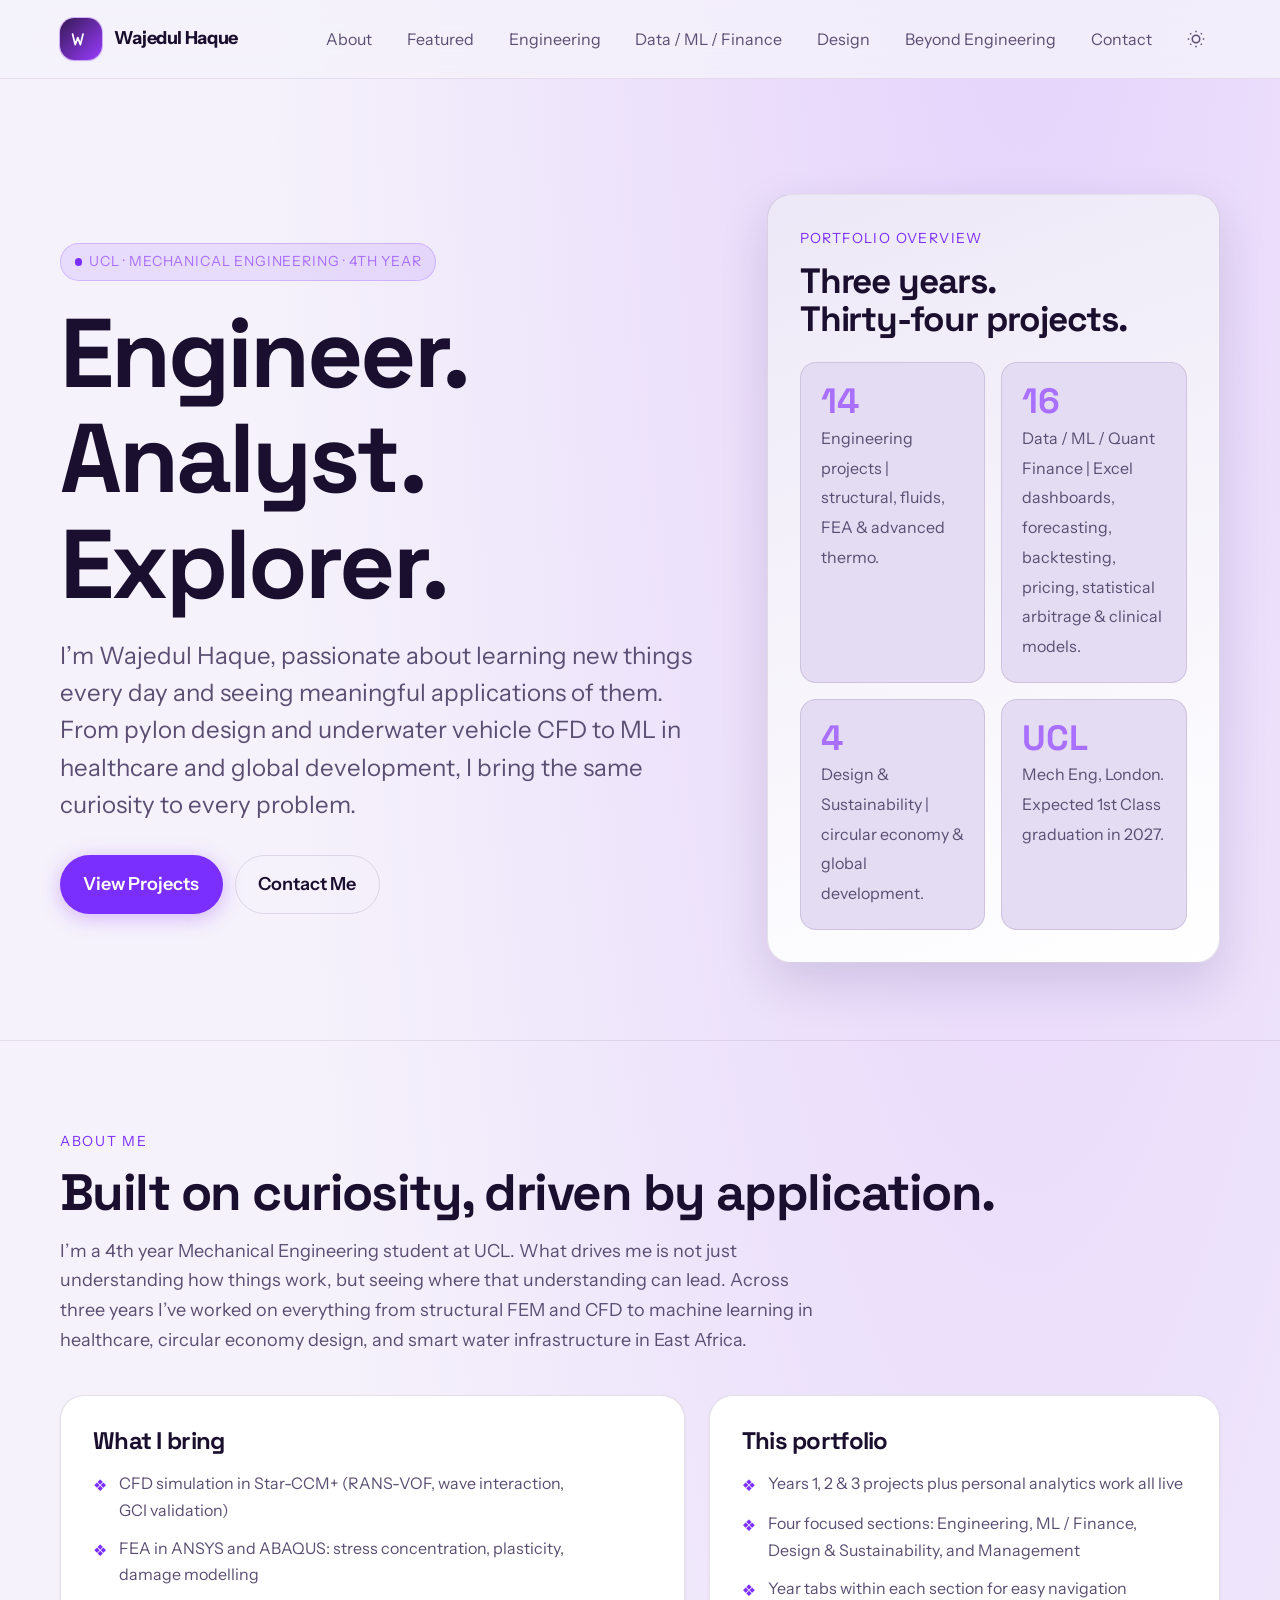
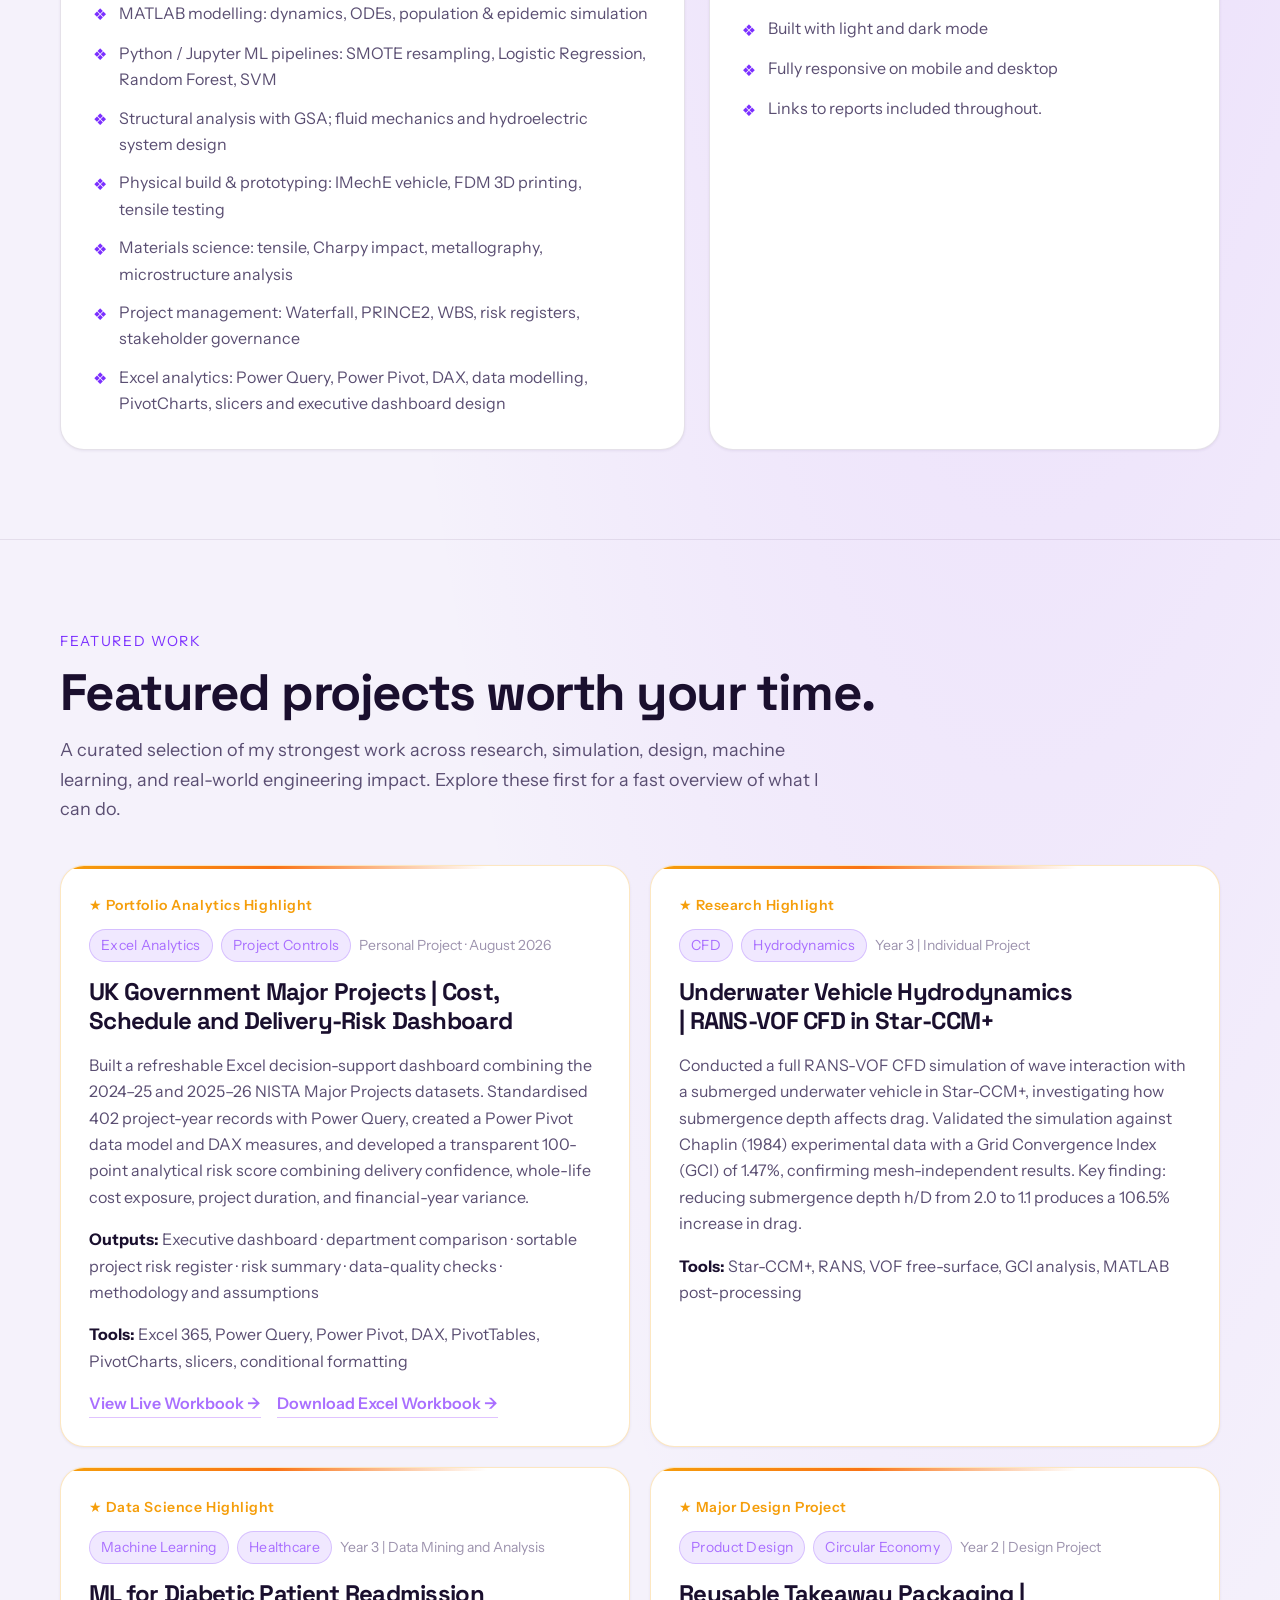
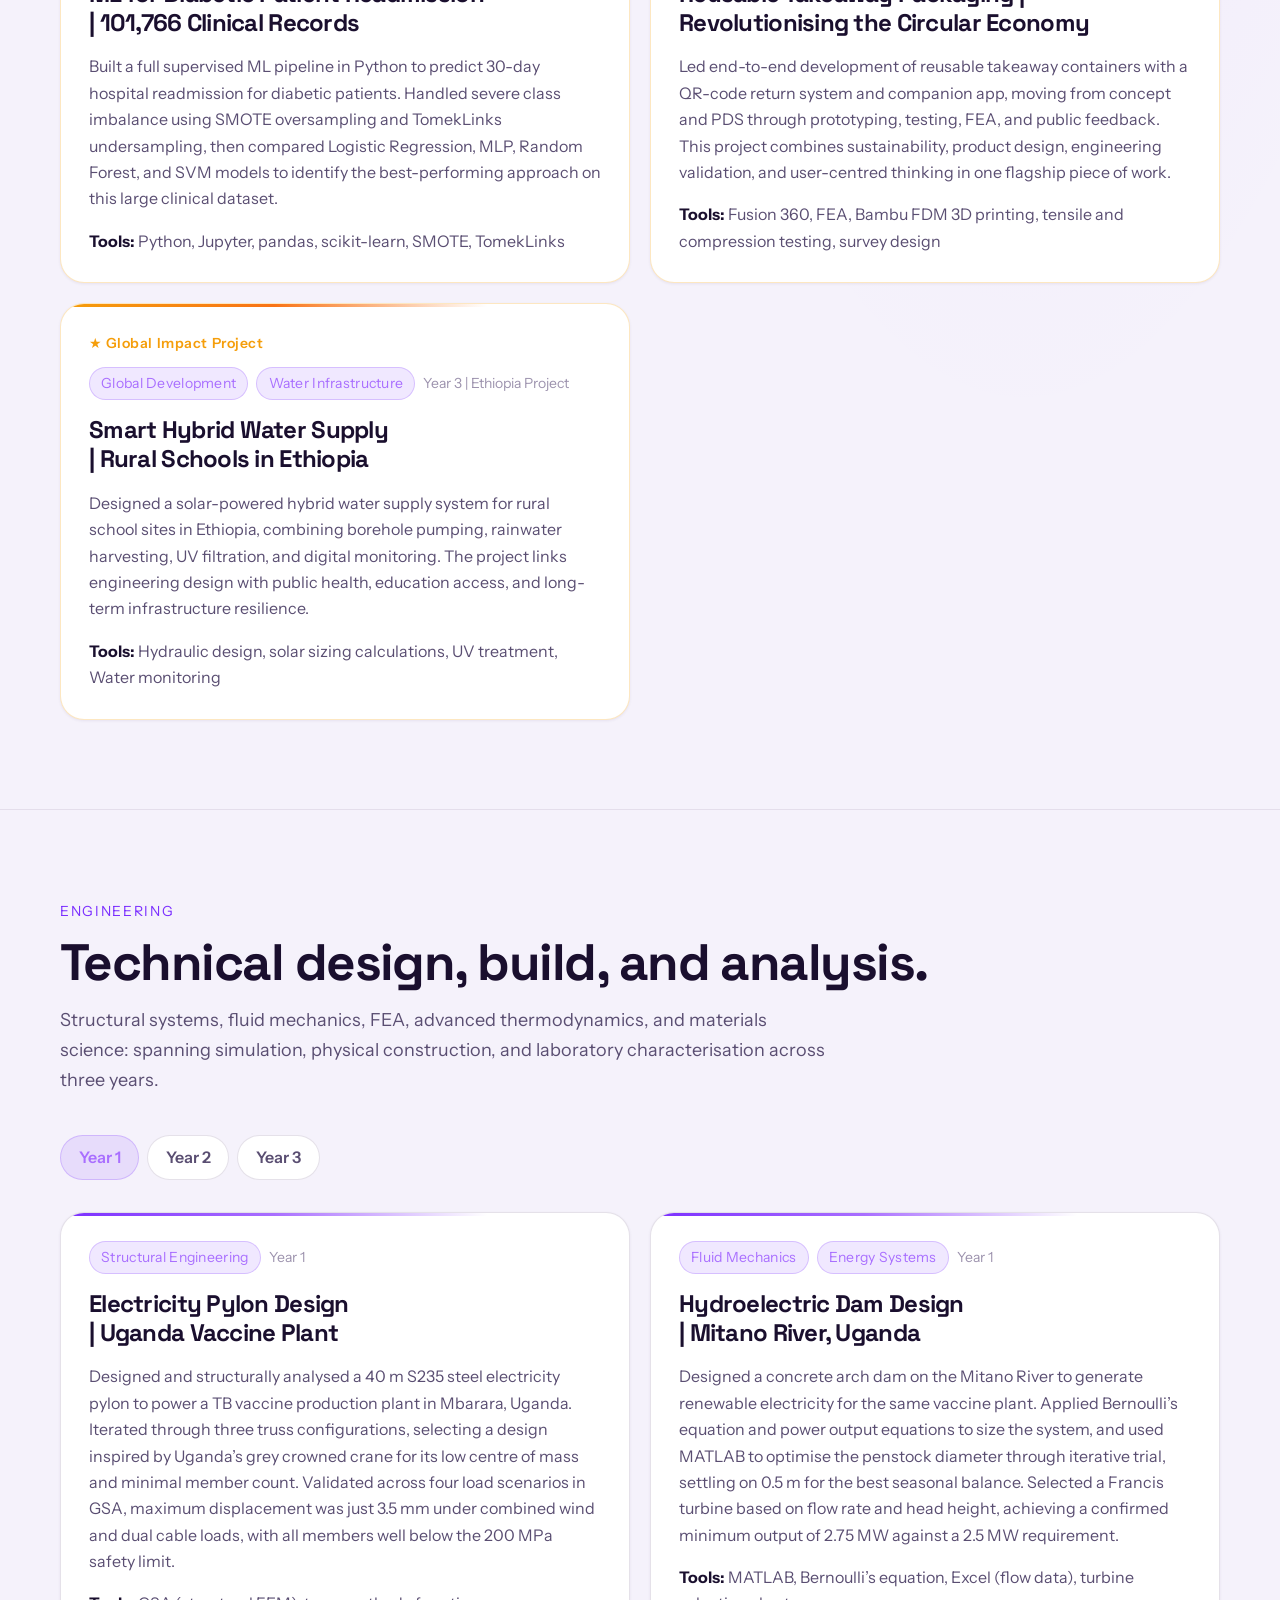
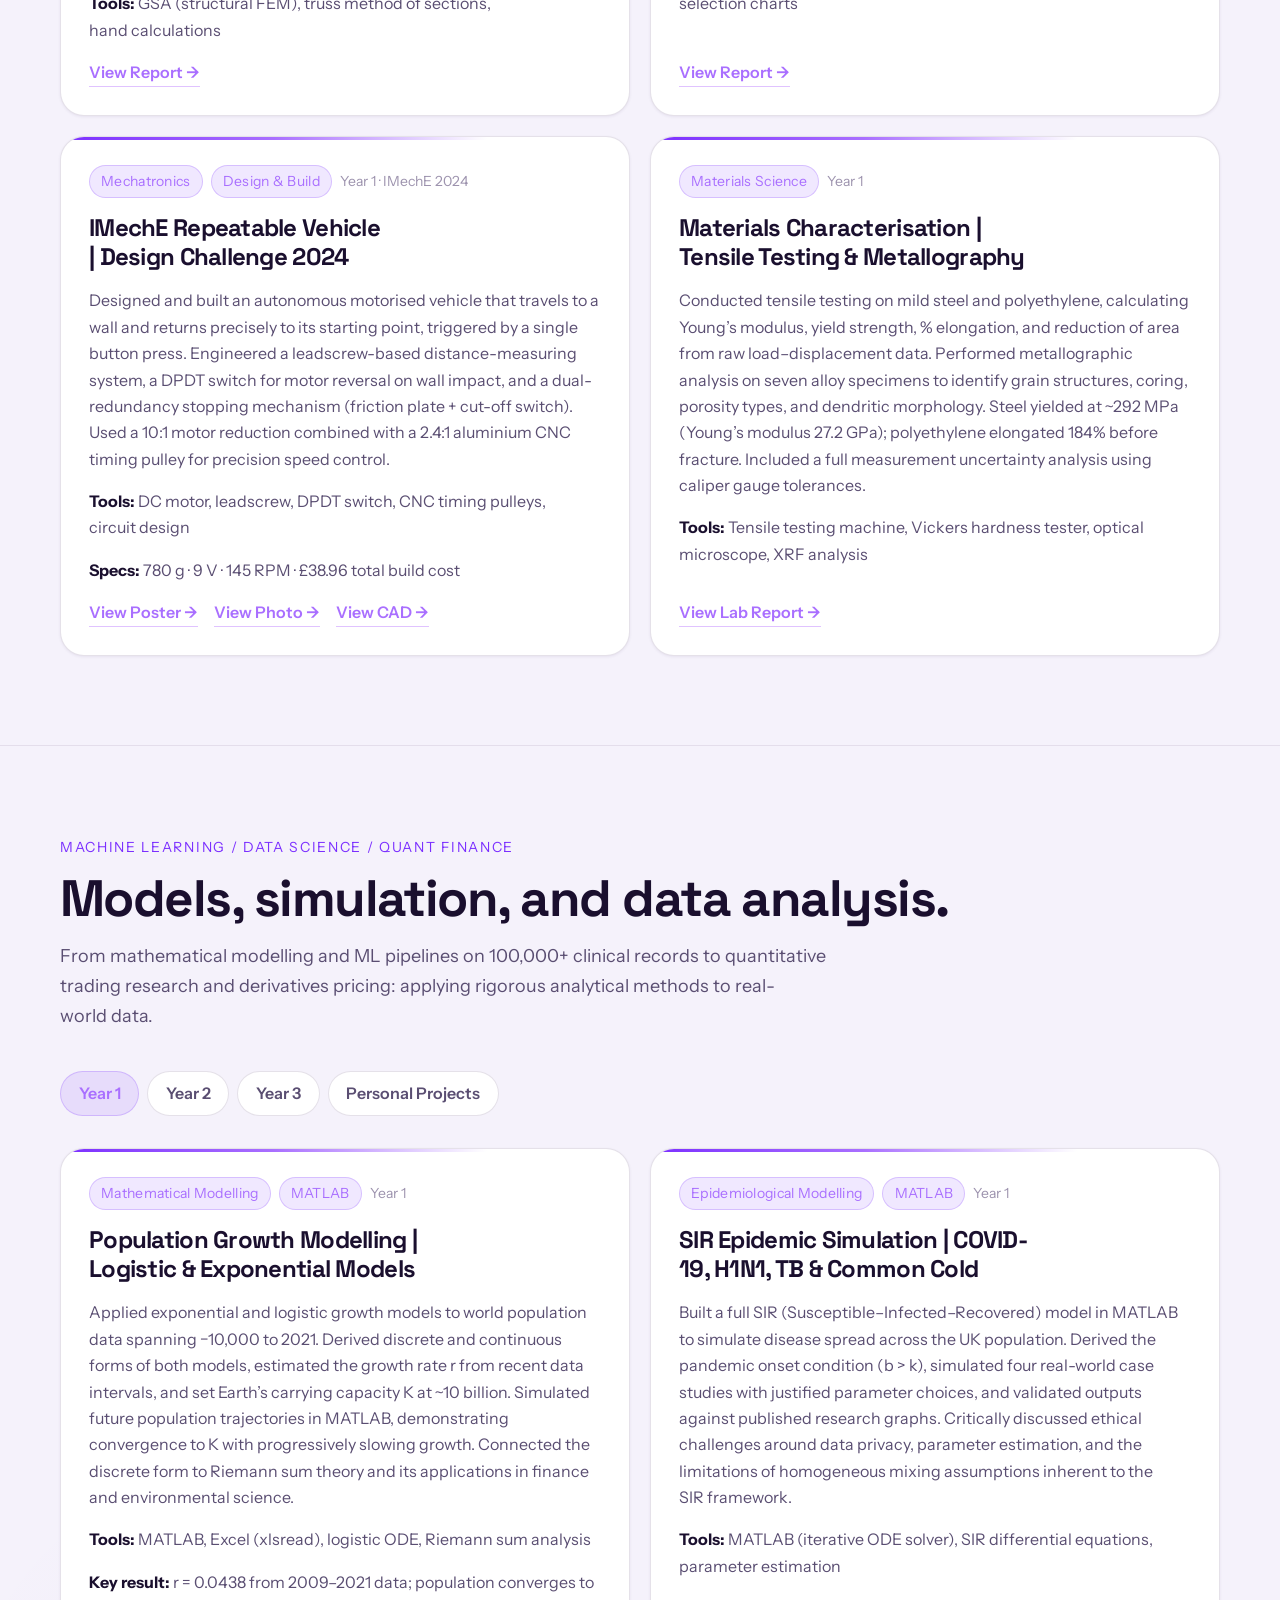
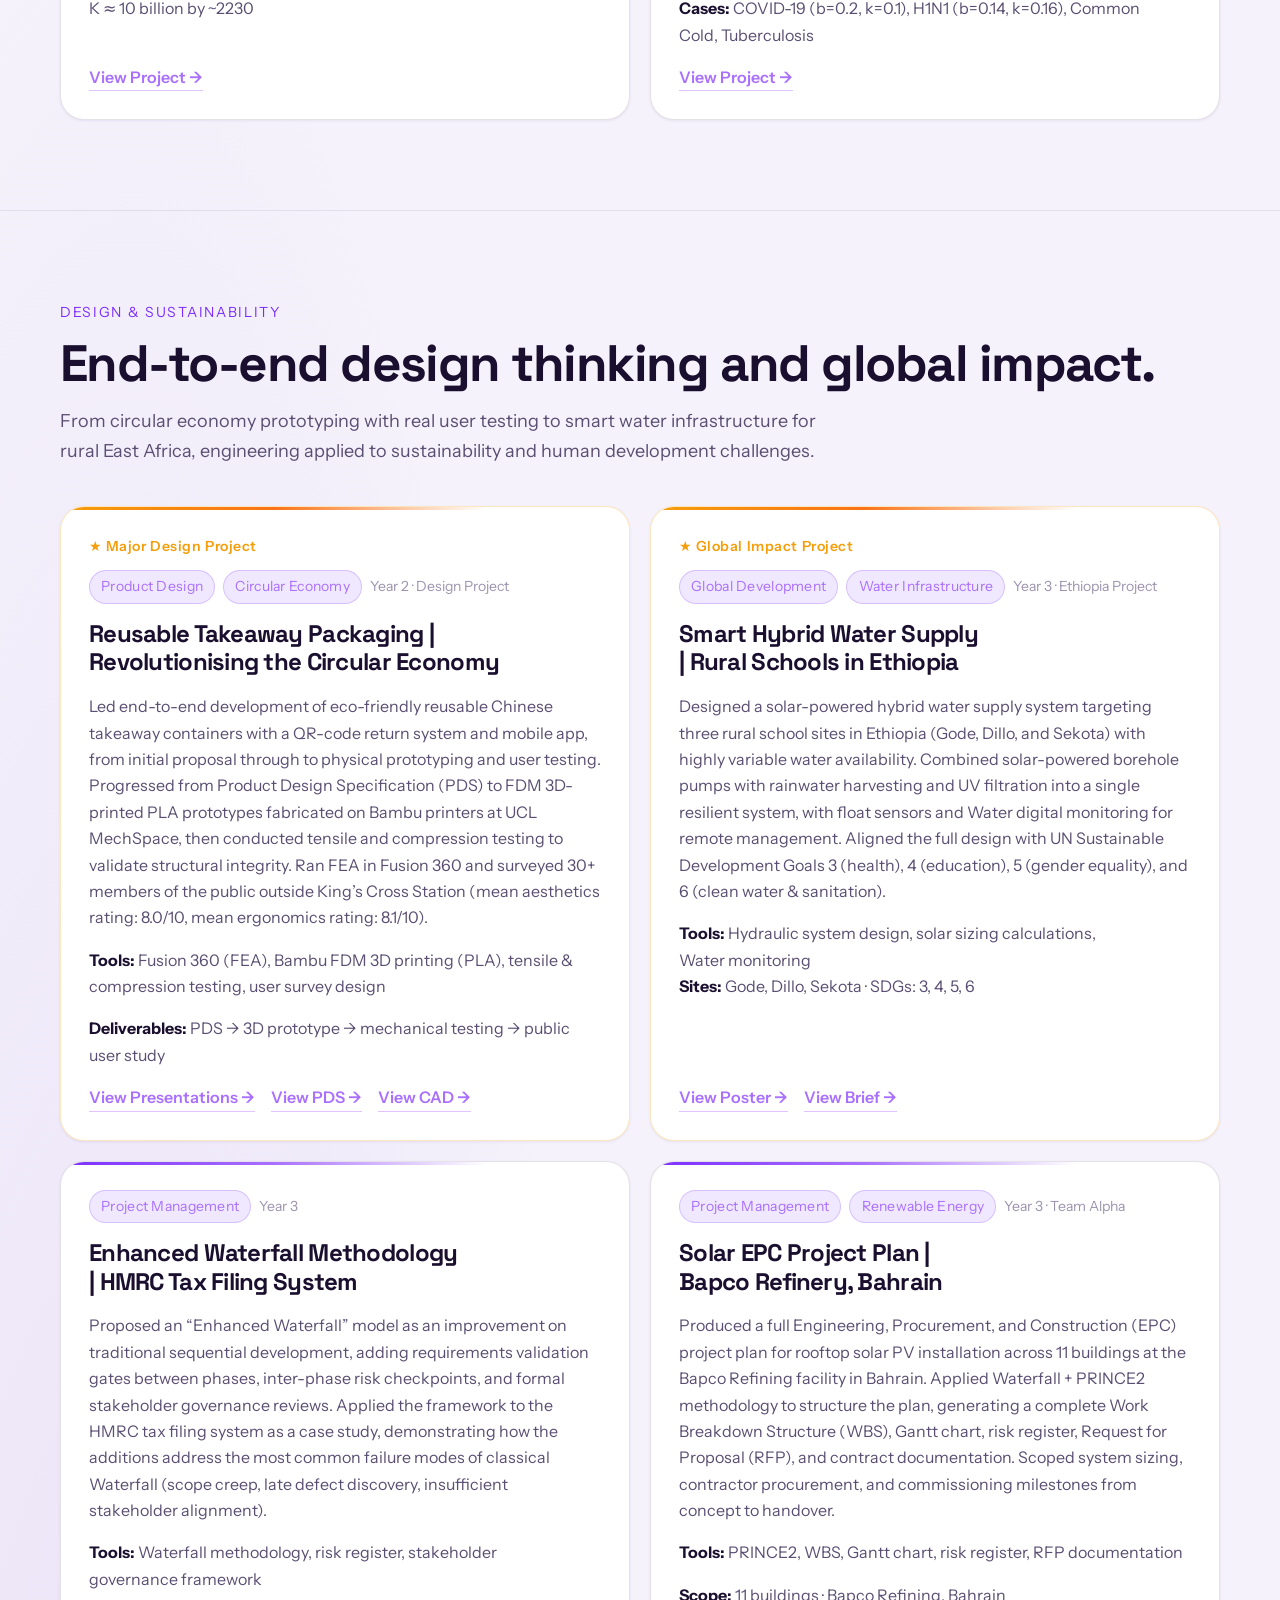
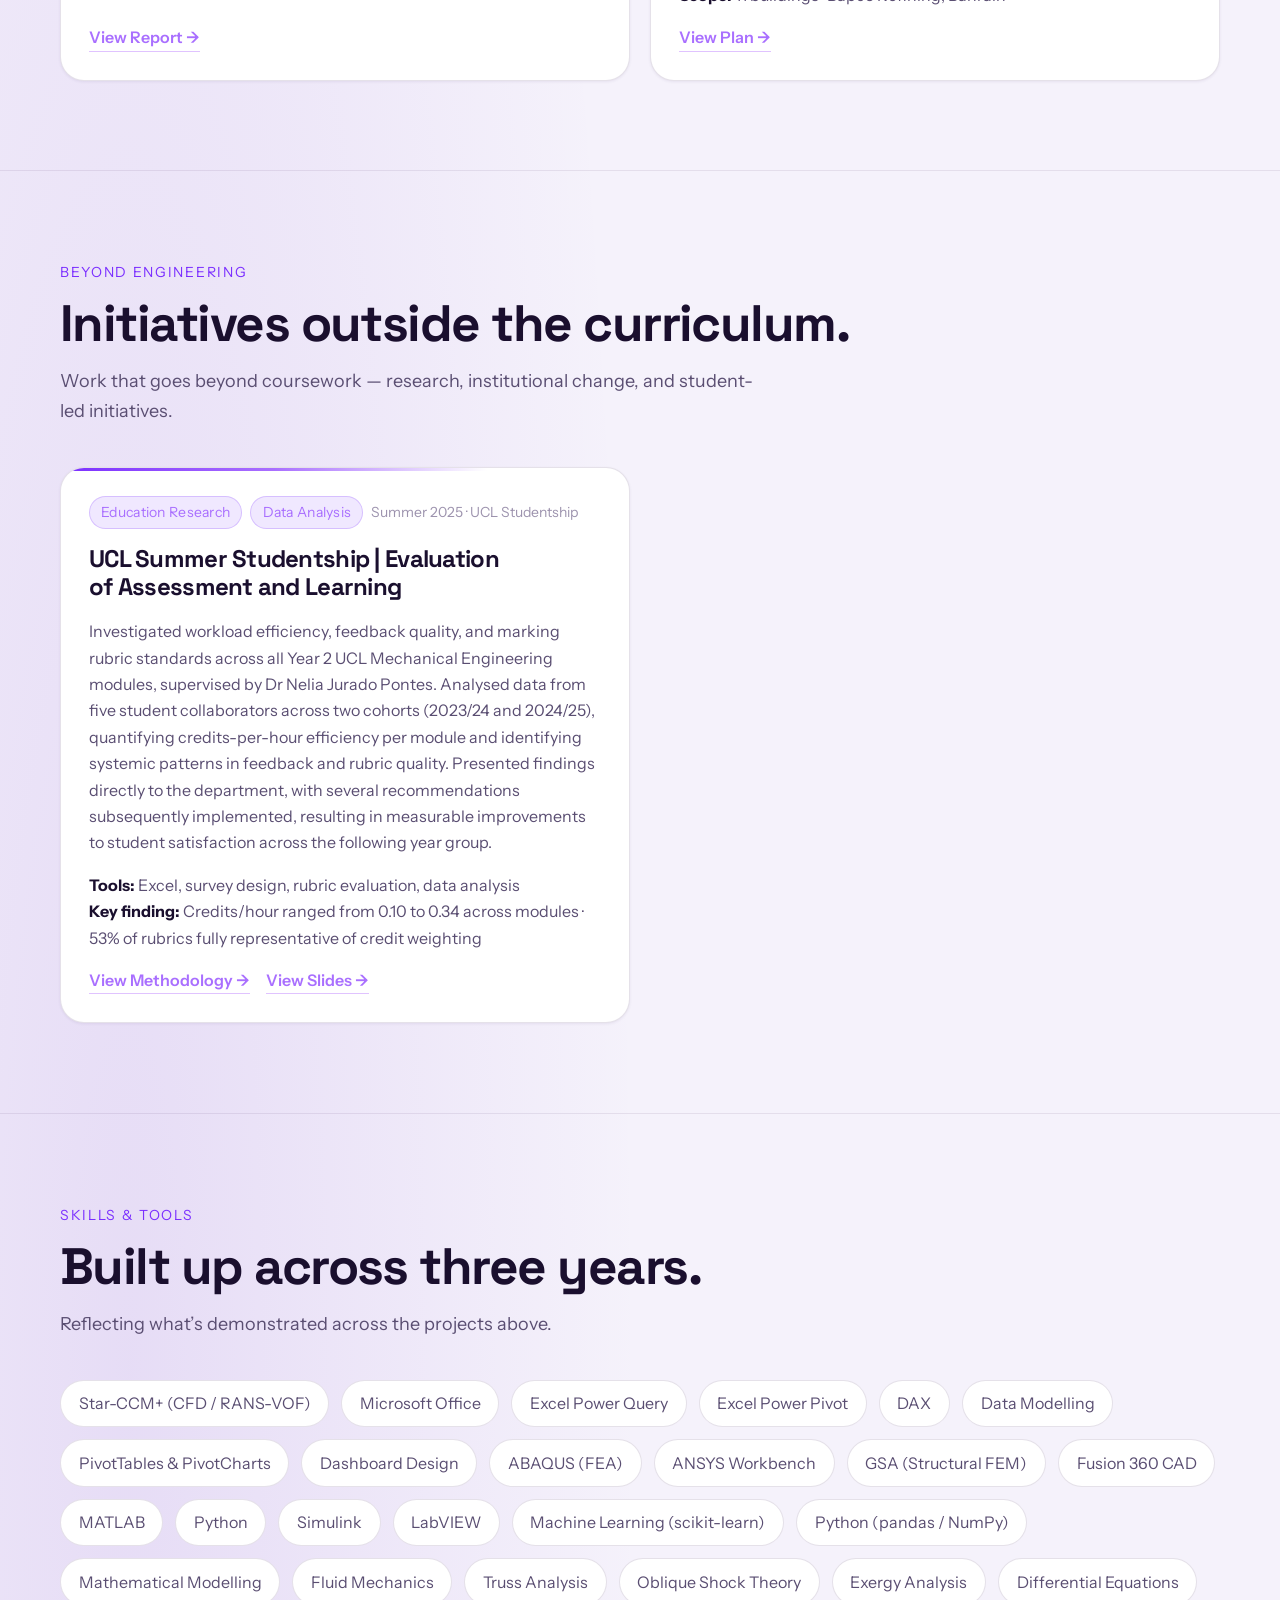
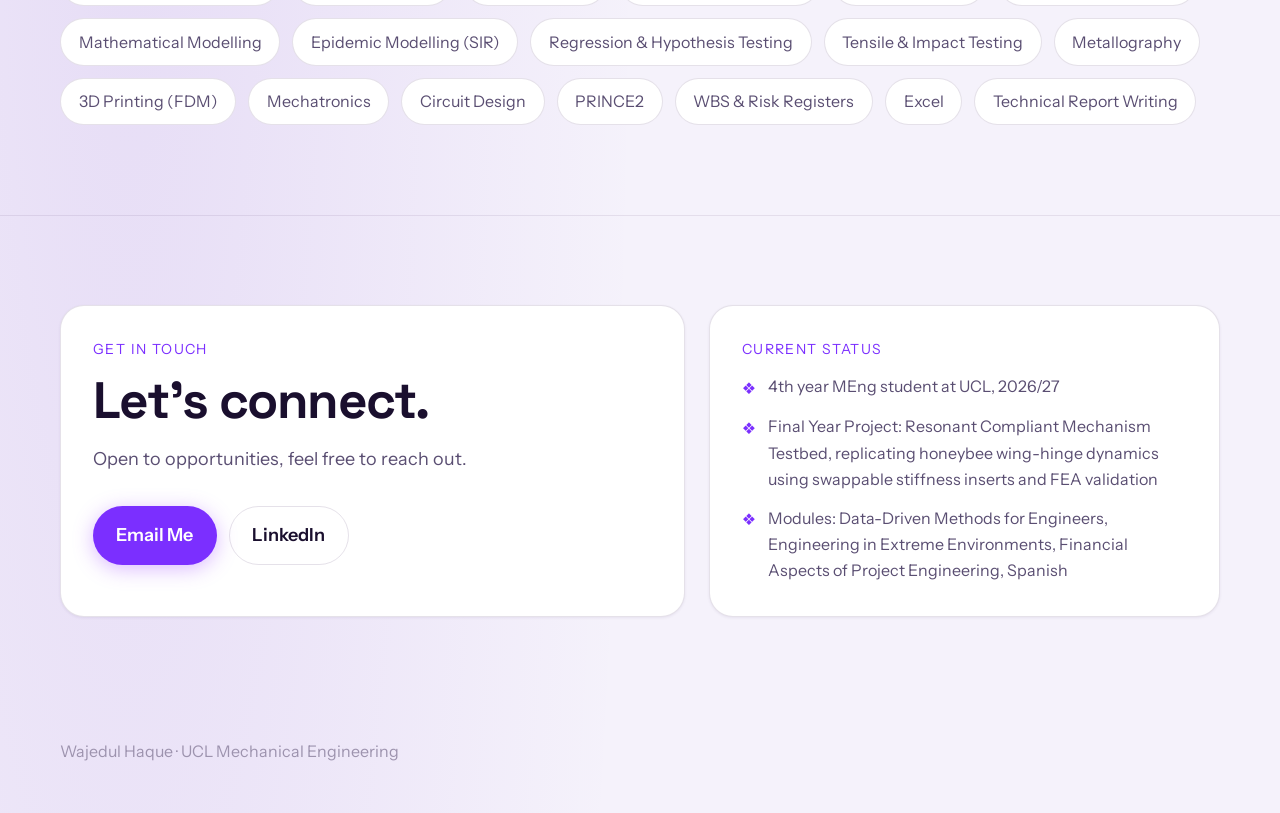
==== index.html @ 68d08232 "Add portfolio website with project download links" ====
<!DOCTYPE html>
<html lang="en" data-theme="dark">
<head>
  <meta charset="UTF-8" />
  <meta name="viewport" content="width=device-width, initial-scale=1.0" />
  <title>Wajedul Haque | Portfolio</title>
  <meta name="description" content="Portfolio of Wajedul Haque, a 4th year UCL Mechanical Engineering student working across engineering, data analytics, machine learning and quantitative finance." />
  <link rel="preconnect" href="https://fonts.googleapis.com">
  <link rel="preconnect" href="https://fonts.gstatic.com" crossorigin>
  <link href="https://fonts.googleapis.com/css2?family=Instrument+Sans:ital,wght@0,400;0,500;0,600;0,700;1,400&family=Space+Grotesk:wght@500;600;700&display=swap" rel="stylesheet">
  <style>
    :root {
      --text-xs:clamp(0.75rem,0.7rem + 0.25vw,0.875rem);
      --text-sm:clamp(0.875rem,0.8rem + 0.35vw,1rem);
      --text-base:clamp(1rem,0.95rem + 0.25vw,1.125rem);
      --text-lg:clamp(1.125rem,1rem + 0.75vw,1.5rem);
      --text-xl:clamp(1.5rem,1.2rem + 1.25vw,2.25rem);
      --text-2xl:clamp(2rem,1.2rem + 2.5vw,3.5rem);
      --text-hero:clamp(3rem,0.5rem + 7vw,7rem);
      --sp1:.25rem;--sp2:.5rem;--sp3:.75rem;--sp4:1rem;--sp5:1.25rem;
      --sp6:1.5rem;--sp8:2rem;--sp10:2.5rem;--sp12:3rem;--sp16:4rem;
      --font-body:"Instrument Sans",system-ui,sans-serif;
      --font-display:"Space Grotesk",system-ui,sans-serif;
      --radius-sm:.375rem;--radius-md:.75rem;--radius-lg:1rem;
      --radius-xl:1.5rem;--radius-full:9999px;
      --transition:180ms cubic-bezier(0.16,1,0.3,1);
      --content:1160px;
    }
    :root,[data-theme="light"]{
      --bg:#f5f2fb;--surface:#ffffff;--surface2:#ede8f7;--surface3:#e4dcf2;
      --border:rgba(54,26,84,.13);--divider:rgba(54,26,84,.09);
      --text:#1a0f2e;--muted:#5a4e72;--faint:#9d93ae;--inv:#ffffff;
      --accent:#7b2fff;--accent2:#a96fff;
      --accentbg:rgba(123,47,255,.11);--accentborder:rgba(123,47,255,.22);
      --sh-sm:0 1px 3px rgba(38,19,84,.07);
      --sh-md:0 8px 28px rgba(38,19,84,.10);
      --sh-lg:0 20px 50px rgba(38,19,84,.14);
    }
    [data-theme="dark"]{
      --bg:#0f0a1a;--surface:#180f28;--surface2:#211535;--surface3:#2a1c40;
      --border:rgba(255,255,255,.09);--divider:rgba(255,255,255,.07);
      --text:#ede8ff;--muted:#b8aed4;--faint:#7e729c;--inv:#0f0a1a;
      --accent:#993bff;--accent2:#c48dff;
      --accentbg:rgba(153,59,255,.16);--accentborder:rgba(153,59,255,.28);
      --sh-sm:0 1px 3px rgba(0,0,0,.25);
      --sh-md:0 8px 28px rgba(0,0,0,.38);
      --sh-lg:0 20px 50px rgba(0,0,0,.50);
    }
    *,*::before,*::after{box-sizing:border-box;margin:0;padding:0}
    html{scroll-behavior:smooth;scroll-padding-top:5rem}
    body{font-family:var(--font-body);font-size:var(--text-base);line-height:1.65;
      color:var(--text);background:var(--bg);min-height:100dvh;
      background-image:radial-gradient(ellipse 60% 40% at 80% -5%,rgba(153,59,255,.18),transparent),
        radial-gradient(ellipse 40% 30% at 10% 90%,rgba(100,30,200,.10),transparent);}
    a{color:inherit;text-decoration:none}
    img{display:block;max-width:100%;height:auto}
    button{font:inherit;cursor:pointer;background:none;border:none}
    ul{list-style:none}
    h1,h2,h3,h4{line-height:1.08;letter-spacing:-.03em;text-wrap:balance}
    p,li{text-wrap:pretty;max-width:72ch}
    ::selection{background:rgba(153,59,255,.28);color:var(--text)}
    :focus-visible{outline:2px solid var(--accent);outline-offset:3px;border-radius:var(--radius-sm)}
    .skip{position:absolute;left:-999px;top:0;background:var(--surface);color:var(--text);padding:var(--sp3) var(--sp4);z-index:100}
    .skip:focus{left:var(--sp4);top:var(--sp4)}
    .wrap{width:min(calc(100% - 2.5rem),var(--content));margin-inline:auto}
    /* HEADER */
    .hdr{position:sticky;top:0;z-index:30;
      background:oklch(from var(--bg) l c h / .82);
      backdrop-filter:blur(20px);-webkit-backdrop-filter:blur(20px);
      border-bottom:1px solid var(--divider);}
    .nav{display:flex;align-items:center;justify-content:space-between;gap:var(--sp4);padding:var(--sp4) 0;flex-wrap:wrap}
    .brand{display:inline-flex;align-items:center;gap:var(--sp3);font-weight:700;font-size:var(--text-base);letter-spacing:-.02em}
    .logo{width:2.6rem;height:2.6rem;border-radius:.9rem;flex-shrink:0;display:grid;place-items:center;
      background:linear-gradient(135deg,#361a54 0%,#993bff 100%);
      box-shadow:0 0 0 1px rgba(153,59,255,.35),var(--sh-sm);}
    .logo svg{width:1.3rem;height:1.3rem;color:#fff}
    .nav-links{display:flex;flex-wrap:wrap;align-items:center;gap:var(--sp1)}
    .nav-links a,.theme-btn{min-height:40px;padding:.55rem .9rem;border-radius:var(--radius-full);
      display:inline-flex;align-items:center;justify-content:center;
      font-size:var(--text-sm);color:var(--muted);border:1px solid transparent;
      transition:background var(--transition),color var(--transition),border-color var(--transition);}
    .nav-links a:hover,.nav-links a:focus-visible,.theme-btn:hover,.theme-btn:focus-visible{
      background:var(--accentbg);color:var(--text);border-color:var(--accentborder);outline:none;}
    /* HERO */
    .hero{padding:clamp(4rem,9vw,8rem) 0 clamp(3rem,6vw,5rem)}
    .hero-grid{display:grid;grid-template-columns:1.25fr .85fr;gap:var(--sp10);align-items:center}
    .eyebrow{display:inline-flex;align-items:center;gap:.45rem;margin-bottom:var(--sp5);
      padding:.4rem .85rem;border-radius:var(--radius-full);
      background:var(--accentbg);color:var(--accent2);
      font-size:var(--text-xs);letter-spacing:.06em;text-transform:uppercase;
      border:1px solid var(--accentborder);}
    .eyebrow span{width:.45rem;height:.45rem;border-radius:50%;background:var(--accent);display:inline-block}
    h1{font-family:var(--font-display);font-size:var(--text-hero);max-width:9ch}
    .hero-sub{color:var(--muted);margin-top:var(--sp5);max-width:56ch;font-size:var(--text-lg);line-height:1.55}
    .cta-row{display:flex;flex-wrap:wrap;gap:var(--sp3);margin-top:var(--sp8)}
    /* BUTTONS */
    .btn{min-height:48px;padding:.85rem 1.4rem;border-radius:var(--radius-full);
      display:inline-flex;align-items:center;gap:.5rem;font-weight:600;
      transition:transform var(--transition),box-shadow var(--transition),background var(--transition),border-color var(--transition);
      border:1px solid transparent;}
    .btn:hover,.btn:focus-visible{transform:translateY(-2px);outline:none}
    .btn-primary{background:var(--accent);color:#fff;box-shadow:0 4px 20px rgba(153,59,255,.35)}
    .btn-primary:hover{box-shadow:0 8px 28px rgba(153,59,255,.45)}
    .btn-ghost{background:transparent;border-color:var(--border);color:var(--text)}
    .btn-ghost:hover{background:var(--surface2);border-color:var(--accentborder)}
    /* STAT CARD */
    .stat-card{background:linear-gradient(160deg,var(--surface2),var(--surface));
      border:1px solid var(--border);border-radius:var(--radius-xl);
      padding:var(--sp8);box-shadow:var(--sh-lg);}
    .stat-grid{display:grid;grid-template-columns:1fr 1fr;gap:var(--sp4);margin-top:var(--sp6)}
    .stat{padding:var(--sp5);border-radius:var(--radius-lg);background:var(--surface3);border:1px solid var(--border);}
    .stat strong{display:block;font-family:var(--font-display);font-size:var(--text-xl);line-height:1;margin-bottom:.35rem;color:var(--accent2)}
    .stat span{font-size:var(--text-sm);color:var(--muted)}
    .card-label{font-size:var(--text-xs);text-transform:uppercase;letter-spacing:.1em;color:var(--accent);margin-bottom:var(--sp3);display:block}
    /* SECTIONS */
    section{padding:clamp(3rem,7vw,6rem) 0}
    .sec-head{margin-bottom:var(--sp10)}
    .sec-tag{display:block;font-size:var(--text-xs);text-transform:uppercase;letter-spacing:.12em;color:var(--accent);margin-bottom:var(--sp3)}
    .sec-head h2{font-family:var(--font-display);font-size:var(--text-2xl)}
    .sec-head p{color:var(--muted);margin-top:var(--sp4);max-width:64ch}
    /* ABOUT */
    .about-grid{display:grid;grid-template-columns:1.1fr .9fr;gap:var(--sp6)}
    .panel{background:var(--surface);border:1px solid var(--border);border-radius:var(--radius-xl);padding:var(--sp8);box-shadow:var(--sh-sm)}
    .panel h3{font-family:var(--font-display);font-size:var(--text-lg);margin-bottom:var(--sp4)}
    .check-list{display:flex;flex-direction:column;gap:var(--sp3)}
    .check-list li{display:flex;gap:var(--sp3);align-items:flex-start;color:var(--muted);font-size:var(--text-sm)}
    .check-list li::before{content:"\2756";color:var(--accent);flex-shrink:0;margin-top:.1rem}
    /* YEAR TABS */
    .year-nav{display:flex;gap:var(--sp2);margin-bottom:var(--sp8);flex-wrap:wrap}
    .year-tab{padding:.5rem 1.1rem;border-radius:var(--radius-full);border:1px solid var(--border);
      font-size:var(--text-sm);font-weight:600;color:var(--muted);cursor:pointer;
      transition:background var(--transition),color var(--transition),border-color var(--transition);background:var(--surface);}
    .year-tab.active,.year-tab:hover{background:var(--accentbg);color:var(--accent2);border-color:var(--accentborder)}
    .year-group{display:none}
    .year-group.active{display:block}
    /* PROJECT GRID */
    .project-grid{display:grid;grid-template-columns:repeat(2,minmax(0,1fr));gap:var(--sp5)}
    /* PROJECT CARD */
    .pcard{position:relative;overflow:hidden;
      background:var(--surface);border:1px solid var(--border);border-radius:var(--radius-xl);
      padding:1.75rem;box-shadow:var(--sh-sm);display:flex;flex-direction:column;gap:var(--sp4);
      transition:transform var(--transition),box-shadow var(--transition),border-color var(--transition);}
    .pcard:hover{transform:translateY(-3px);box-shadow:var(--sh-lg);border-color:var(--accentborder)}
    .pcard::before{content:"";position:absolute;inset:0 0 auto 0;height:3px;
      background:linear-gradient(90deg,var(--accent),var(--accent2),transparent 75%);}
    .pcard.featured::before{background:linear-gradient(90deg,#f59e0b,#f97316,transparent 75%)}
    .pcard.featured{border-color:rgba(245,158,11,.25)}
    .pcard.featured:hover{border-color:rgba(245,158,11,.45)}
    .featured-badge{display:inline-flex;align-items:center;gap:.35rem;font-size:var(--text-xs);
      color:#f59e0b;font-weight:600;letter-spacing:.04em;margin-bottom:-.25rem}
    .pmeta{display:flex;flex-wrap:wrap;gap:.5rem;align-items:center}
    .pill{display:inline-flex;align-items:center;min-height:28px;padding:.25rem .7rem;
      border-radius:var(--radius-full);background:var(--accentbg);color:var(--accent2);
      border:1px solid var(--accentborder);font-size:var(--text-xs);letter-spacing:.02em;}
    .year-badge{font-size:var(--text-xs);color:var(--faint)}
    .pcard h3{font-family:var(--font-display);font-size:var(--text-lg);line-height:1.2}
    .pcard p{color:var(--muted);font-size:var(--text-sm)}
    .tools{color:var(--muted);font-size:var(--text-sm)}
    .tools strong{color:var(--text)}
    .plinks{display:flex;flex-wrap:wrap;gap:var(--sp4);margin-top:auto}
    .plinks a{color:var(--accent2);font-size:var(--text-sm);font-weight:600;
      border-bottom:1px solid rgba(153,59,255,.3);
      transition:color var(--transition),border-color var(--transition);}
    .plinks a:hover{color:var(--text);border-color:var(--accent)}
    .plinks a[aria-disabled="true"]{opacity:.58;cursor:not-allowed;border-bottom-style:dashed;color:var(--faint)}
    /* GUIDE */
    .steps-grid{display:grid;grid-template-columns:repeat(3,1fr);gap:var(--sp5);margin-bottom:var(--sp6)}
    .step{background:var(--surface);border:1px solid var(--border);border-radius:var(--radius-xl);padding:var(--sp6);box-shadow:var(--sh-sm);}
    .step-n{width:2.2rem;height:2.2rem;border-radius:50%;background:linear-gradient(135deg,#361a54,#993bff);
      color:#fff;font-weight:700;font-size:var(--text-sm);display:grid;place-items:center;margin-bottom:var(--sp4);}
    .step h3{font-size:var(--text-base);font-family:var(--font-display);margin-bottom:var(--sp3)}
    .step p{font-size:var(--text-sm);color:var(--muted)}
    .code-wrap{background:#0a0614;border:1px solid rgba(255,255,255,.09);border-radius:var(--radius-lg);
      padding:var(--sp6);overflow-x:auto;margin-top:var(--sp6);}
    pre{font-family:"Fira Code","Cascadia Code",monospace;font-size:.88rem;line-height:1.7;color:#dcc9ff;white-space:pre-wrap}
    /* SKILLS */
    .skills-wrap{display:flex;flex-wrap:wrap;gap:var(--sp3)}
    .skill{padding:.6rem 1.1rem;border-radius:var(--radius-full);border:1px solid var(--border);
      background:var(--surface);color:var(--muted);font-size:var(--text-sm);
      transition:background var(--transition),border-color var(--transition),color var(--transition);}
    .skill:hover{background:var(--accentbg);border-color:var(--accentborder);color:var(--text)}
    /* CONTACT */
    .contact-grid{display:grid;grid-template-columns:1.1fr .9fr;gap:var(--sp6)}
    .rule{border:none;border-top:1px solid var(--divider);margin:0}
    footer{padding:var(--sp8) 0 var(--sp12);color:var(--faint);font-size:var(--text-sm)}
    footer .wrap{display:flex;justify-content:space-between;align-items:center;flex-wrap:wrap;gap:var(--sp4)}
    /* REVEAL */
    .reveal{opacity:0;transform:translateY(20px);
      transition:opacity .7s cubic-bezier(0.16,1,0.3,1),transform .7s cubic-bezier(0.16,1,0.3,1)}
    .reveal.vis{opacity:1;transform:none}
    /* RESPONSIVE */
    @media(max-width:900px){
      .hero-grid,.about-grid,.contact-grid{grid-template-columns:1fr}
      .project-grid{grid-template-columns:1fr}
      .steps-grid{grid-template-columns:1fr}
      h1{font-size:clamp(2.8rem,.5rem + 9vw,5rem)}
      .nav{flex-direction:column;align-items:flex-start}
      .nav-links{width:100%}
    }
    @media(prefers-reduced-motion:reduce){
      *,*::before,*::after{transition-duration:.01ms!important;animation-duration:.01ms!important}
      .reveal{opacity:1;transform:none}
      html{scroll-behavior:auto}
    }
  </style>
</head>
<body>
<a class="skip" href="#main">Skip to main content</a>

<header class="hdr">
  <div class="wrap nav">
    <a class="brand" href="#top" aria-label="Home">
      <span class="logo" aria-hidden="true">
        <svg viewBox="0 0 24 24" fill="none" stroke="currentColor" stroke-width="2" stroke-linecap="round" stroke-linejoin="round">
          <path d="M3 6l3 12 3-8 3 8 3-12"/>
        </svg>
      </span>
      Wajedul Haque
    </a>
    <nav class="nav-links" aria-label="Primary">
      <a href="#about">About</a>
      <a href="#featured-work">Featured</a>
      <a href="#engineering">Engineering</a>
      <a href="#ml-finance">Data / ML / Finance</a>
      <a href="#design">Design</a>
      <a href="#beyond">Beyond Engineering</a>
      <a href="#contact">Contact</a>
      <button class="theme-btn" data-theme-toggle aria-label="Switch to light mode">
        <svg width="18" height="18" viewBox="0 0 24 24" fill="none" stroke="currentColor" stroke-width="2"><path d="M21 12.79A9 9 0 1 1 11.21 3 7 7 0 0 0 21 12.79z"/></svg>
      </button>
    </nav>
  </div>
</header>

<main id="main">

  <section class="hero" id="top">
    <div class="wrap hero-grid">
      <div>
        <div class="eyebrow reveal"><span></span>UCL &middot; Mechanical Engineering &middot; 4th Year</div>
        <h1 class="reveal">Engineer.<br>Analyst.<br>Explorer.</h1>
        <p class="hero-sub reveal">
          I&rsquo;m Wajedul Haque, passionate about learning new things every day and seeing meaningful applications of them. From pylon design and underwater vehicle CFD to ML in healthcare and global development, I bring the same curiosity to every problem.
        </p>
        <div class="cta-row reveal">
          <a class="btn btn-primary" href="#engineering">View Projects</a>
          <a class="btn btn-ghost" href="#contact">Contact Me</a>
        </div>
      </div>
      <aside class="stat-card reveal">
        <span class="card-label">Portfolio Overview</span>
        <h2 style="font-family:var(--font-display);font-size:var(--text-xl)">Three years.<br>Thirty-four projects.</h2>
        <div class="stat-grid">
          <div class="stat"><strong>14</strong><span>Engineering projects | structural, fluids, FEA &amp; advanced thermo.</span></div>
          <div class="stat"><strong>16</strong><span>Data / ML / Quant Finance | Excel dashboards, forecasting, backtesting, pricing, statistical arbitrage &amp; clinical models.</span></div>
          <div class="stat"><strong>4</strong><span>Design &amp; Sustainability | circular economy &amp; global development.</span></div>
          <div class="stat"><strong>UCL</strong><span>Mech Eng, London. Expected 1st Class graduation in 2027.</span></div>
        </div>
      </aside>
    </div>
  </section>

  <hr class="rule">

  <section id="about">
    <div class="wrap">
      <div class="sec-head reveal">
        <span class="sec-tag">About Me</span>
        <h2>Built on curiosity, driven by application.</h2>
        <p>I&rsquo;m a 4th year Mechanical Engineering student at UCL. What drives me is not just understanding how things work, but seeing where that understanding can lead. Across three years I&rsquo;ve worked on everything from structural FEM and CFD to machine learning in healthcare, circular economy design, and smart water infrastructure in East Africa.</p>
      </div>
      <div class="about-grid">
        <div class="panel reveal">
          <h3>What I bring</h3>
          <ul class="check-list">
            <li>CFD simulation in Star-CCM+ (RANS-VOF, wave interaction, GCI validation)</li>
            <li>FEA in ANSYS and ABAQUS: stress concentration, plasticity, damage modelling</li>
            <li>MATLAB modelling: dynamics, ODEs, population &amp; epidemic simulation</li>
            <li>Python / Jupyter ML pipelines: SMOTE resampling, Logistic Regression, Random Forest, SVM</li>
            <li>Structural analysis with GSA; fluid mechanics and hydroelectric system design</li>
            <li>Physical build &amp; prototyping: IMechE vehicle, FDM 3D printing, tensile testing</li>
            <li>Materials science: tensile, Charpy impact, metallography, microstructure analysis</li>
            <li>Project management: Waterfall, PRINCE2, WBS, risk registers, stakeholder governance</li>
            <li>Excel analytics: Power Query, Power Pivot, DAX, data modelling, PivotCharts, slicers and executive dashboard design</li>
          </ul>
        </div>
        <div class="panel reveal">
          <h3>This portfolio</h3>
          <ul class="check-list">
            <li>Years 1, 2 &amp; 3 projects plus personal analytics work all live</li>
            <li>Four focused sections: Engineering, ML / Finance, Design &amp; Sustainability, and Management</li>
            <li>Year tabs within each section for easy navigation</li>
            <li> Built with light and dark mode</li>
            <li> Fully responsive on mobile and desktop</li>
            <li> Links to reports included throughout.</li>
          </ul>
        </div>
      </div>
    </div>
  </section>

  <hr class="rule">

  <section id="featured-work">
    <div class="wrap">
      <div class="sec-head reveal">
        <span class="sec-tag">Featured Work</span>
        <h2>Featured projects worth your time.</h2>
        <p>A curated selection of my strongest work across research, simulation, design, machine learning, and real-world engineering impact. Explore these first for a fast overview of what I can do.</p>
      </div>
      <div class="project-grid">

        <article class="pcard featured reveal">
          <div class="featured-badge">&#9733; Portfolio Analytics Highlight</div>
          <div class="pmeta">
            <span class="pill">Excel Analytics</span>
            <span class="pill">Project Controls</span>
            <span class="year-badge">Personal Project &middot; August 2026</span>
          </div>
          <h3>UK Government Major Projects | Cost, Schedule and Delivery-Risk Dashboard</h3>
          <p>Built a refreshable Excel decision-support dashboard combining the 2024&ndash;25 and 2025&ndash;26 NISTA Major Projects datasets. Standardised 402 project-year records with Power Query, created a Power Pivot data model and DAX measures, and developed a transparent 100-point analytical risk score combining delivery confidence, whole-life cost exposure, project duration, and financial-year variance.</p>
          <p class="tools"><strong>Outputs:</strong> Executive dashboard &middot; department comparison &middot; sortable project risk register &middot; risk summary &middot; data-quality checks &middot; methodology and assumptions</p>
          <p class="tools"><strong>Tools:</strong> Excel 365, Power Query, Power Pivot, DAX, PivotTables, PivotCharts, slicers, conditional formatting</p>
          <div class="plinks">
            <a href="#" data-workbook-view aria-disabled="true">Live Workbook Link Pending</a>
            <a href="#" data-workbook-download aria-disabled="true">Download Link Pending</a>
          </div>
        </article>

        <article class="pcard featured reveal">
          <div class="featured-badge">&#9733; Research Highlight</div>
          <div class="pmeta">
            <span class="pill">CFD</span>
            <span class="pill">Hydrodynamics</span>
            <span class="year-badge">Year 3 | Individual Project</span>
          </div>
          <h3>Underwater Vehicle Hydrodynamics | RANS-VOF CFD in Star-CCM+</h3>
          <p>Conducted a full RANS-VOF CFD simulation of wave interaction with a submerged underwater vehicle in Star-CCM+, investigating how submergence depth affects drag. Validated the simulation against Chaplin (1984) experimental data with a Grid Convergence Index (GCI) of 1.47%, confirming mesh-independent results. Key finding: reducing submergence depth h/D from 2.0 to 1.1 produces a 106.5% increase in drag.</p>
          <p class="tools"><strong>Tools:</strong> Star-CCM+, RANS, VOF free-surface, GCI analysis, MATLAB post-processing</p>
        </article>

        <article class="pcard featured reveal">
          <div class="featured-badge">&#9733; Data Science Highlight</div>
          <div class="pmeta">
            <span class="pill">Machine Learning</span>
            <span class="pill">Healthcare</span>
            <span class="year-badge">Year 3 | Data Mining and Analysis</span>
          </div>
          <h3>ML for Diabetic Patient Readmission | 101,766 Clinical Records</h3>
          <p>Built a full supervised ML pipeline in Python to predict 30-day hospital readmission for diabetic patients. Handled severe class imbalance using SMOTE oversampling and TomekLinks undersampling, then compared Logistic Regression, MLP, Random Forest, and SVM models to identify the best-performing approach on this large clinical dataset.</p>
          <p class="tools"><strong>Tools:</strong> Python, Jupyter, pandas, scikit-learn, SMOTE, TomekLinks</p>
        </article>

        <article class="pcard featured reveal">
          <div class="featured-badge">&#9733; Major Design Project</div>
          <div class="pmeta">
            <span class="pill">Product Design</span>
            <span class="pill">Circular Economy</span>
            <span class="year-badge">Year 2 | Design Project</span>
          </div>
          <h3>Reusable Takeaway Packaging | Revolutionising the Circular Economy</h3>
          <p>Led end-to-end development of reusable takeaway containers with a QR-code return system and companion app, moving from concept and PDS through prototyping, testing, FEA, and public feedback. This project combines sustainability, product design, engineering validation, and user-centred thinking in one flagship piece of work.</p>
          <p class="tools"><strong>Tools:</strong> Fusion 360, FEA, Bambu FDM 3D printing, tensile and compression testing, survey design</p>
        </article>

        <article class="pcard featured reveal">
          <div class="featured-badge">&#9733; Global Impact Project</div>
          <div class="pmeta">
            <span class="pill">Global Development</span>
            <span class="pill">Water Infrastructure</span>
            <span class="year-badge">Year 3 | Ethiopia Project</span>
          </div>
          <h3>Smart Hybrid Water Supply | Rural Schools in Ethiopia</h3>
          <p>Designed a solar-powered hybrid water supply system for rural school sites in Ethiopia, combining borehole pumping, rainwater harvesting, UV filtration, and digital monitoring. The project links engineering design with public health, education access, and long-term infrastructure resilience.</p>
          <p class="tools"><strong>Tools:</strong> Hydraulic design, solar sizing calculations, UV treatment, Water monitoring</p>
        </article>

      </div>
    </div>
  </section>

  <hr class="rule">

  <!-- ===== ENGINEERING ===== -->
  <section id="engineering">
    <div class="wrap">
      <div class="sec-head reveal">
        <span class="sec-tag">Engineering</span>
        <h2>Technical design, build, and analysis.</h2>
        <p>Structural systems, fluid mechanics, FEA, advanced thermodynamics, and materials science: spanning simulation, physical construction, and laboratory characterisation across three years.</p>
      </div>

      <!-- Year tabs -->
      <div class="year-nav reveal" id="eng-tabs">
        <button class="year-tab active" data-target="eng-y1">Year 1</button>
        <button class="year-tab" data-target="eng-y2">Year 2</button>
        <button class="year-tab" data-target="eng-y3">Year 3</button>
      </div>

      <!-- Year 1 -->
      <div class="year-group active" id="eng-y1">
        <div class="project-grid">

          <article class="pcard reveal">
            <div class="pmeta">
              <span class="pill">Structural Engineering</span>
              <span class="year-badge">Year 1</span>
            </div>
            <h3>Electricity Pylon Design | Uganda Vaccine Plant</h3>
            <p>Designed and structurally analysed a 40 m S235 steel electricity pylon to power a TB vaccine production plant in Mbarara, Uganda. Iterated through three truss configurations, selecting a design inspired by Uganda&rsquo;s grey crowned crane for its low centre of mass and minimal member count. Validated across four load scenarios in GSA, maximum displacement was just 3.5 mm under combined wind and dual cable loads, with all members well below the 200 MPa safety limit.</p>
            <p class="tools"><strong>Tools:</strong> GSA (structural FEM), truss method of sections, hand calculations</p>
            <div class="plinks"><a href="https://drive.google.com/file/d/11FcY-K9Jo8nt7tuyK5zlBTZVwbD6tBT5/view?usp=sharing" target="_blank" rel="noopener noreferrer">View Report &rarr;</a></div>
          </article>

          <article class="pcard reveal">
            <div class="pmeta">
              <span class="pill">Fluid Mechanics</span>
              <span class="pill">Energy Systems</span>
              <span class="year-badge">Year 1</span>
            </div>
            <h3>Hydroelectric Dam Design | Mitano River, Uganda</h3>
            <p>Designed a concrete arch dam on the Mitano River to generate renewable electricity for the same vaccine plant. Applied Bernoulli&rsquo;s equation and power output equations to size the system, and used MATLAB to optimise the penstock diameter through iterative trial, settling on 0.5 m for the best seasonal balance. Selected a Francis turbine based on flow rate and head height, achieving a confirmed minimum output of 2.75 MW against a 2.5 MW requirement.</p>
            <p class="tools"><strong>Tools:</strong> MATLAB, Bernoulli&rsquo;s equation, Excel (flow data), turbine selection charts</p>
            <div class="plinks"><a href="https://drive.google.com/file/d/1-qQ4zo1-eG9PxVGufxVZfw5v20z-gO6I/view?usp=drive_link" target="_blank" rel="noopener noreferrer">View Report &rarr;</a></div>
          </article>

          <article class="pcard reveal">
            <div class="pmeta">
              <span class="pill">Mechatronics</span>
              <span class="pill">Design &amp; Build</span>
              <span class="year-badge">Year 1 &middot; IMechE 2024</span>
            </div>
            <h3>IMechE Repeatable Vehicle | Design Challenge 2024</h3>
            <p>Designed and built an autonomous motorised vehicle that travels to a wall and returns precisely to its starting point, triggered by a single button press. Engineered a leadscrew-based distance-measuring system, a DPDT switch for motor reversal on wall impact, and a dual-redundancy stopping mechanism (friction plate + cut-off switch). Used a 10:1 motor reduction combined with a 2.4:1 aluminium CNC timing pulley for precision speed control.</p>
            <p class="tools"><strong>Tools:</strong> DC motor, leadscrew, DPDT switch, CNC timing pulleys, circuit design</p>
            <p class="tools"><strong>Specs:</strong> 780 g &middot; 9 V &middot; 145 RPM &middot; &pound;38.96 total build cost</p>
            <div class="plinks">
            <a href="https://drive.google.com/file/d/1iQrEhYzRieFUBVfgi7LUHpJFWfh_yJFK/view?usp=drive_link" target="_blank" rel="noopener noreferrer">View Poster &rarr;</a>
            <a href="https://drive.google.com/file/d/1jQ9gIDYeY-hIJPB1ijCnyrbpjbnRsMSM/view?usp=sharing" target="_blank" rel="noopener noreferrer">View Photo &rarr;</a>
            <a href="https://a360.co/4b911jG" target="_blank" rel="noopener noreferrer">View CAD &rarr;</a>
</div>
          </article>

          <article class="pcard reveal">
            <div class="pmeta">
              <span class="pill">Materials Science</span>
              <span class="year-badge">Year 1</span>
            </div>
            <h3>Materials Characterisation | Tensile Testing &amp; Metallography</h3>
            <p>Conducted tensile testing on mild steel and polyethylene, calculating Young&rsquo;s modulus, yield strength, % elongation, and reduction of area from raw load&ndash;displacement data. Performed metallographic analysis on seven alloy specimens to identify grain structures, coring, porosity types, and dendritic morphology. Steel yielded at ~292 MPa (Young&rsquo;s modulus 27.2 GPa); polyethylene elongated 184% before fracture. Included a full measurement uncertainty analysis using caliper gauge tolerances.</p>
            <p class="tools"><strong>Tools:</strong> Tensile testing machine, Vickers hardness tester, optical microscope, XRF analysis</p>
            <div class="plinks"><a href="https://drive.google.com/file/d/1GvV0_Qx7a1hcuCKe-kuhmr56dE1Q81ja/view?usp=sharing" target="_blank" rel="noopener noreferrer">View Lab Report &rarr;</a></div>
          </article>

        </div>
      </div><!-- /eng-y1 -->

      <!-- Year 2 -->
      <div class="year-group" id="eng-y2">
        <div class="project-grid">

          <article class="pcard reveal">
            <div class="pmeta">
              <span class="pill">FEA</span>
              <span class="pill">Structural</span>
              <span class="year-badge">Year 2 </span>
            </div>
            <h3>Beam Bending FEA | I-Beam Deflection in ANSYS</h3>
            <p>Simulated deflection of a simply-supported I-beam under point load using ANSYS, then validated the result analytically. Achieved only 2.6% error between the FEA result and the theoretical prediction. Explored mesh convergence, element type selection, and boundary condition sensitivity to understand sources of numerical error.</p>
            <p class="tools"><strong>Tools:</strong> ANSYS Mechanical, analytical beam theory, MATLAB post-processing</p>
            <div class="plinks"><a href="https://drive.google.com/file/d/1uzZkCXvnbYnLSr4_UslsOjckjxG2bbwi/view?usp=sharing" target="_blank" rel="noopener noreferrer">View Report &rarr;</a></div>
          </article>

          <article class="pcard reveal">
            <div class="pmeta">
              <span class="pill">Control &amp; Instrumentation</span>
              <span class="year-badge">Year 2 </span>
            </div>
            <h3>Strain Gauge Scale &amp; DC Motor Control Lab</h3>
            <p>Built a Wheatstone bridge-based load cell using strain gauges, calibrated it in LabVIEW, and characterised its linearity and sensitivity. In the second part, derived open-loop and closed-loop transfer functions for a DC motor and implemented them in MATLAB / Simulink; comparing simulated step responses against measured data from the physical motor rig.</p>
            <p class="tools"><strong>Tools:</strong> LabVIEW, MATLAB, Simulink, Wheatstone bridge, DC motor test rig</p>
            <div class="plinks"><a href="https://drive.google.com/file/d/1lU_z0jjCuz0Z9OV-9HQ4apX0SnzKrK-F/view?usp=sharing" target="_blank" rel="noopener noreferrer">View Lab Report &rarr;</a></div>
          </article>

          <article class="pcard reveal">
            <div class="pmeta">
              <span class="pill">Aerodynamics</span>
              <span class="pill">Fluid Mechanics</span>
              <span class="year-badge">Year 2 </span>
            </div>
            <h3>Aerofoil Lift Analysis| NACA-0012 Wind Tunnel</h3>
            <p>Processed wind tunnel pressure data for a NACA-0012 aerofoil across multiple angles of attack and plotted lift coefficient vs. &alpha;. Applied Joukowsky conformal mapping theory to predict the theoretical pressure distribution, then compared it against experimental results. Identified stall onset and quantified the deviation between potential flow theory and real viscous behaviour at high angles.</p>
            <p class="tools"><strong>Tools:</strong> MATLAB (data processing &amp; plotting), Joukowsky conformal mapping, wind tunnel pressure taps</p>
            <div class="plinks"><a href="https://drive.google.com/file/d/10hWPxiVKYGgeMOS9cME6HDxTNSxfke8B/view?usp=sharing" target="_blank" rel="noopener noreferrer">View Report &rarr;</a></div>
          </article>

          <article class="pcard reveal">
            <div class="pmeta">
              <span class="pill">Manufacturing</span>
              <span class="pill">CAD &amp; Design</span>
              <span class="year-badge">Year 2</span>
            </div>
            <h3>Turbine Impeller Redesign | Pratt &amp; Whitney PW100</h3>
            <p>Reverse-engineered and redesigned the centrifugal impeller of the Pratt &amp; Whitney PW100 turboprop engine in CAD. Selected a replacement material based on high-temperature mechanical performance and density trade-offs, and produced a full life cycle assessment of the redesigned component covering manufacturing emissions, in-service energy, and end-of-life recycling pathways.</p>
            <p class="tools"><strong>Tools:</strong> CAD (SolidWorks), CES Material Selection, LCA framework</p>
            <div class="plinks">
              <a href="https://drive.google.com/file/d/1-2h09QaS4WK9v1q3IUrRFjNyWOpb4o8d/view?usp=sharing" target="_blank" rel="noopener noreferrer">View Report &rarr;</a>
              <a href="https://a360.co/4vn5Vkv" target="_blank" rel="noopener noreferrer">View CAD &rarr;</a>
            </div>
          </article>

          <article class="pcard reveal">
            <div class="pmeta">
              <span class="pill">Materials Science</span>
              <span class="year-badge">Year 2 </span>
            </div>
            <h3>Charpy Impact | HDPE &amp; Nylon Fracture Toughness</h3>
            <p>Conducted Charpy V-notch impact tests on HDPE and Nylon specimens at varying temperatures and notch geometries. Calculated absorbed energy, fracture toughness (K<sub>Ic</sub>), and ductile-to-brittle transition temperatures from the experimental data. Compared the failure modes under optical microscopy and related microstructural features to the macroscopic toughness values.</p>
            <p class="tools"><strong>Tools:</strong> Charpy impact tester, optical microscope, fracture mechanics calculations</p>
            <div class="plinks"><a href="https://drive.google.com/file/d/15nU8es--LVBOr1a30AEnqH9c8ORhC94g/view?usp=sharing" target="_blank" rel="noopener noreferrer">View Lab Report &rarr;</a></div>
          </article>

        </div>
      </div><!-- /eng-y2 -->

      <!-- Year 3 -->
      <div class="year-group" id="eng-y3">
        <div class="project-grid">

          <article class="pcard featured reveal">
            <div class="featured-badge">&#9733; Research Highlight</div>
            <div class="pmeta">
              <span class="pill">CFD</span>
              <span class="pill">Hydrodynamics</span>
              <span class="year-badge">Year 3</span>
            </div>
            <h3>Underwater Vehicle Hydrodynamics | RANS-VOF CFD in Star-CCM+</h3>
            <p>Conducted a full RANS-VOF CFD simulation of wave interaction with a submerged underwater vehicle in Star-CCM+, investigating how submergence depth affects drag. Validated the simulation against Chaplin (1984) experimental data with a Grid Convergence Index (GCI) of 1.47%, confirming mesh-independent results. Key finding: reducing submergence depth h/D from 2.0 to 1.1 produces a 106.5% increase in drag; a critical result for AUV design near the free surface.</p>
            <p class="tools"><strong>Key Findings:</strong> CD +106.5% at h/D 2.0&rarr;1.1 &middot; Min drag: h/D = 2.0 &middot; Min surface signature: h/D = 1.5, Fr = 0.226</p>
<p class="tools"><strong>Validation:</strong> GCI = 1.47% &middot; FV error 5.3% &middot; FH error 4.0% vs Chaplin (1984)</p>
            <div class="plinks"><a href="https://drive.google.com/file/d/1fjYayafVmkQYpgeb-sldeFVniMEqiyhv/view?usp=sharing" target="_blank" rel="noopener noreferrer">View Report &rarr;</a></div>
          </article>

          <article class="pcard reveal">
            <div class="pmeta">
              <span class="pill">FEA</span>
              <span class="pill">Elasticity</span>
              <span class="year-badge">Year 3  </span>
            </div>
            <h3>Elasticity FEA | Stress Concentration in a Perforated Plate</h3>
            <p>Modelled a steel plate with a central circular hole under biaxial loading (100 MPa / 40 MPa) in ABAQUS, performing a full stress concentration factor (SCF) study. Compared FEA results against analytical Kirsch solution predictions and post-processed stress fields with MATLAB. Investigated how mesh refinement around the hole boundary affected SCF accuracy.</p>
            <p class="tools"><strong>Tools:</strong> ABAQUS, analytical elasticity (Kirsch solution), MATLAB
             <class="tools"></class><br><strong>Loading:</strong> 100 MPa / 40 MPa biaxial</p>
            <div class="plinks"><a href="https://drive.google.com/file/d/1KPOokclTCZZZbTKQ01GS29NyP2WSmCyX/view?usp=sharing" target="_blank" rel="noopener noreferrer">View Report &rarr;</a></div>
          </article>

          <article class="pcard reveal">
            <div class="pmeta">
              <span class="pill">FEA</span>
              <span class="pill">Plasticity</span>
              <span class="year-badge">Year 3 </span>
            </div>
            <h3>Plasticity FEA | Aluminium Tensile Test Simulation</h3>
            <p>Extracted tensile test data for aluminium (E &asymp; 70,300 MPa) and implemented progressive material models in ABAQUS covering elastic behaviour, plastic hardening, ductile damage, and necking. Compared FEA stress-strain curves against the experimental data at each stage, quantifying where each model breaks down and why. Final simulation captured necking geometry to within 4% of measured values.</p>
            <p class="tools"><strong>Tools:</strong> ABAQUS, tensile test data, damage mechanics models</p>
            <p class="tools"><strong>Material:</strong> Aluminium, E &asymp; 70,300 MPa</p>
            <div class="plinks"><a href="https://drive.google.com/file/d/186q8xsE2YwETJgBHOqTa-Gi-r7u3dp6K/view?usp=sharing" target="_blank" rel="noopener noreferrer">View Report &rarr;</a></div>
          </article>

          <article class="pcard reveal">
            <div class="pmeta">
              <span class="pill">Advanced Fluids</span>
              <span class="year-badge">Year 3 </span>
            </div>
            <h3>Supersonic Flow Analysis | Schlieren Imaging &amp; Shock Relations</h3>
            <p>Analysed Schlieren images of supersonic flow to identify oblique shock and expansion fan features. Derived oblique shock relations from first principles and applied them to calculate the upstream Mach number from measured shock angles. Extended the analysis using Prandtl-Meyer expansion theory to characterise the expansion fan downstream, comparing theoretical predictions against the experimental images.</p>
            <p class="tools"><strong>Tools:</strong> Schlieren imaging analysis, oblique shock theory, Prandtl-Meyer expansion fan equations</p>
            <div class="plinks"><a href="https://drive.google.com/file/d/1cHsfU4m7rPkiJmQXIHh5Oym7UCmuOYKo/view?usp=sharing" target="_blank" rel="noopener noreferrer">View Report &rarr;</a></div>
          </article>

          <article class="pcard reveal">
            <div class="pmeta">
              <span class="pill">Thermodynamics</span>
              <span class="year-badge">Year 3 </span>
            </div>
            <h3>Advanced Thermodynamics: Exergy, Fuel Cells &amp; Nuclear vs Solar EIA</h3>
            <p>Covered four linked topics: exergy analysis of a steam power plant to quantify irreversibilities at each component; PEM hydrogen fuel cell modelling achieving 340 kW output at 73% efficiency; combustion emissions and air-fuel ratio (AFR) analysis; and a comparative environmental impact assessment contrasting nuclear power and utility-scale solar PV across their full life cycles.</p>
            <p class="tools"><strong>Tools:</strong> Exergy analysis, PEM fuel cell modelling, combustion chemistry, LCA</p>
            <p class="tools"><strong>Key result:</strong> PEM fuel cell: 340 kW, 73% efficiency</p>
            <div class="plinks"><a href="https://drive.google.com/file/d/1GROj_1aP9K6HnIzSidBacS9VHLB_uRsO/view?usp=sharing" target="_blank" rel="noopener noreferrer">View Report &rarr;</a></div>
          </article>

        </div>
      </div><!-- /eng-y3 -->

    </div>
  </section>

  <hr class="rule">

  <!-- ===== ML / FINANCE ===== -->
  <section id="ml-finance">
    <div class="wrap">
      <div class="sec-head reveal">
        <span class="sec-tag">Machine Learning / Data Science / Quant Finance</span>
        <h2>Models, simulation, and data analysis.</h2>
        <p>From mathematical modelling and ML pipelines on 100,000+ clinical records to quantitative trading research and derivatives pricing: applying rigorous analytical methods to real-world data.</p>
      </div>

      <div class="year-nav reveal" id="ml-tabs">
        <button class="year-tab active" data-target="ml-y1">Year 1</button>
        <button class="year-tab" data-target="ml-y2">Year 2</button>
        <button class="year-tab" data-target="ml-y3">Year 3</button>
        <button class="year-tab" data-target="ml-personal">Personal Projects</button>
      </div>

      <!-- ML Year 1 -->
      <div class="year-group active" id="ml-y1">
        <div class="project-grid">

          <article class="pcard reveal">
            <div class="pmeta">
              <span class="pill">Mathematical Modelling</span>
              <span class="pill">MATLAB</span>
              <span class="year-badge">Year 1 </span>
            </div>
            <h3>Population Growth Modelling | Logistic &amp; Exponential Models</h3>
            <p>Applied exponential and logistic growth models to world population data spanning &minus;10,000 to 2021. Derived discrete and continuous forms of both models, estimated the growth rate r from recent data intervals, and set Earth&rsquo;s carrying capacity K at ~10 billion. Simulated future population trajectories in MATLAB, demonstrating convergence to K with progressively slowing growth. Connected the discrete form to Riemann sum theory and its applications in finance and environmental science.</p>
            <p class="tools"><strong>Tools:</strong> MATLAB, Excel (xlsread), logistic ODE, Riemann sum analysis</p>
            <p class="tools"><strong>Key result:</strong> r = 0.0438 from 2009&ndash;2021 data; population converges to K &asymp; 10 billion by ~2230</p>
            <div class="plinks"><a href="https://drive.google.com/file/d/18gTyrY2VQUwJ9mDQP1iMVadW-5BXs8cO/view?usp=sharing" target="_blank" rel="noopener noreferrer">View Project &rarr;</a></div>
          </article>

          <article class="pcard reveal">
            <div class="pmeta">
              <span class="pill">Epidemiological Modelling</span>
              <span class="pill">MATLAB</span>
              <span class="year-badge">Year 1 </span>
            </div>
            <h3>SIR Epidemic Simulation | COVID-19, H1N1, TB &amp; Common Cold</h3>
            <p>Built a full SIR (Susceptible&ndash;Infected&ndash;Recovered) model in MATLAB to simulate disease spread across the UK population. Derived the pandemic onset condition (b &gt; k), simulated four real-world case studies with justified parameter choices, and validated outputs against published research graphs. Critically discussed ethical challenges around data privacy, parameter estimation, and the limitations of homogeneous mixing assumptions inherent to the SIR framework.</p>
            <p class="tools"><strong>Tools:</strong> MATLAB (iterative ODE solver), SIR differential equations, parameter estimation</p>
            <p class="tools"><strong>Cases:</strong> COVID-19 (b=0.2, k=0.1), H1N1 (b=0.14, k=0.16), Common Cold, Tuberculosis</p>
            <div class="plinks"><a href="https://drive.google.com/file/d/1xll_sxwTMLoYl1cp66zBahCKc5mkQNuL/view?usp=sharing" target="_blank" rel="noopener noreferrer">View Project &rarr;</a></div>
          </article>

        </div>
      </div><!-- /ml-y1 -->

      <!-- ML Year 2 -->
      <div class="year-group" id="ml-y2">
        <div class="project-grid">

          <article class="pcard reveal">
            <div class="pmeta">
              <span class="pill">Dynamics</span>
              <span class="pill">ODE Modelling</span>
              <span class="year-badge">Year 2 </span>
            </div>
            <h3>Footbridge Lateral Dynamics | Millennium Bridge-Style Oscillation</h3>
            <p>Developed an ODE model of lateral pedestrian-induced vibrations in a Millennium Bridge-style footbridge, capturing the coupling between crowd walking frequency and structural resonance. Investigated the effect of damping coefficient and pedestrian synchronisation on amplitude growth, and identified the critical crowd density at which vibrations become self-sustaining. Connected results to the real engineering failure of the Millennium Bridge in 2000 and the subsequent damper retrofit.</p>
            <p class="tools"><strong>Tools:</strong> MATLAB (ODE45 solver), coupled pedestrian-structure dynamics, resonance theory</p>
            <div class="plinks"><a href="https://drive.google.com/file/d/14xushi5yPieaS0uuNiYY8PIscuwTFVPe/view?usp=sharing" target="_blank" rel="noopener noreferrer">View Report &rarr;</a></div>
          </article>

          <article class="pcard reveal">
            <div class="pmeta">
              <span class="pill">Linear Algebra</span>
              <span class="pill">Image Processing</span>
              <span class="year-badge">Year 2</span>
            </div>
            <h3>Matrix Methods &amp; SVD Image Compression</h3>
            <p>Applied eigenvalue decomposition and singular value decomposition (SVD) to image compression, demonstrating how rank-k approximations reconstruct images at varying quality levels. Implemented Markov chain analysis to model state-transition probabilities and steady-state distributions. Connected the mathematical theory to practical applications including PageRank-style algorithms and probabilistic engineering systems.</p>
            <p class="tools"><strong>Tools:</strong> MATLAB, SVD, eigenvalue decomposition, Markov chains</p>
            <div class="plinks"><a href="https://drive.google.com/file/d/15Daii9tF5UPuYZ7ytQwP5rArf6UPHWR3/view?usp=sharing" target="_blank" rel="noopener noreferrer">View Report &rarr;</a></div>
          </article>

          <article class="pcard reveal">
            <div class="pmeta">
              <span class="pill">Statistics</span>
              <span class="pill">Regression</span>
              <span class="year-badge">Year 2 &middot; BENG0019</span>
            </div>
            <h3>Probability, Statistics &amp; Regression Analysis</h3>
            <p>Conducted regression analysis, hypothesis testing, and t-statistic calculations on engineering and finance datasets. Assessed model fit, checked regression assumptions (normality, homoscedasticity, independence), and interpreted coefficient significance. Applied the methods to real-world problems including prediction intervals and comparison of means across sample groups.</p>
            <p class="tools"><strong>Tools:</strong> MATLAB / Excel, regression analysis, hypothesis testing, t-distributions</p>
            <div class="plinks"><a href="https://drive.google.com/file/d/1loXiLiSAas9vBIecJgnJ-bs2qRwJqHZM/view?usp=sharing" target="_blank" rel="noopener noreferrer">View Report &rarr;</a></div>
          </article>

        </div>
      </div><!-- /ml-y2 -->

      <!-- ML Year 3 -->
      <div class="year-group" id="ml-y3">
        <div class="project-grid">

          <article class="pcard featured reveal">
            <div class="featured-badge">&#9733; Data Science Highlight</div>
            <div class="pmeta">
              <span class="pill">Machine Learning</span>
              <span class="pill">Python</span>
              <span class="year-badge">Year 3 &middot; Data Mining and Analysis</span>
            </div>
            <h3>ML for Diabetic Patient Readmission | 101,766 Clinical Records</h3>
            <p>Built a full supervised ML pipeline in Python to predict 30-day hospital readmission for diabetic patients. Handled severe class imbalance using SMOTE oversampling and TomekLinks undersampling, then compared Logistic Regression, MLP neural network, Random Forest, and SVM classifiers. Best model (Logistic Regression with TomekLinks undersampling) balanced precision and recall most effectively across the imbalanced clinical dataset. Evaluated all models with ROC-AUC, confusion matrices, and classification reports.</p>
            <p class="tools"><strong>Tools:</strong> Python, Jupyter, scikit-learn, imbalanced-learn (SMOTE / TomekLinks), pandas</p>
            <p class="tools"><strong>Dataset:</strong> 101,766 patient records &middot; Models: LR, MLP, RF, SVM</p>
            <div class="plinks"><a href="https://github.com/wajedulhaque2/Hospital-Readmission-ML" target="_blank" rel="noopener noreferrer">View Notebook &rarr;</a> <a href="https://drive.google.com/file/d/185UzYjXgdAZYNzvMrqu5pNEbc1QO-gdj/view?usp=sharing" target="_blank" rel="noopener noreferrer">View Report &rarr;</a></div>
          </article>

        </div>
      </div><!-- /ml-y3 -->

    <div class="year-group" id="ml-personal">
  <div class="project-grid">

    <article class="pcard featured reveal">
      <div class="featured-badge">&#9733; Excel &amp; Project Analytics Project</div>
      <div class="pmeta">
        <span class="pill">Excel Analytics</span>
        <span class="pill">Infrastructure Portfolio</span>
        <span class="year-badge">Personal Project &middot; August 2026</span>
      </div>
      <h3>UK Government Major Projects | Cost, Schedule and Delivery-Risk Dashboard</h3>
      <p>Developed a refreshable portfolio-analysis workbook for major UK government projects across the 2024&ndash;25 and 2025&ndash;26 reporting periods. The model combines 402 project-year records, standardises mixed date and financial fields, relates projects to departments and reporting periods, and calculates portfolio KPIs covering cost, duration, delivery confidence, and data completeness.</p>
      <p class="tools"><strong>Analytical model:</strong> Custom 100-point risk score using delivery rating, whole-life cost exposure, duration, and financial-year variance; projects without a usable official rating are clearly marked as not scored.</p>
      <p class="tools"><strong>Tools:</strong> Microsoft Excel 365, Power Query, Power Pivot, DAX, PivotTables, PivotCharts, slicers, conditional formatting</p>
      <div class="plinks">
        <a href="#" data-workbook-view aria-disabled="true">Live Workbook Link Pending</a>
        <a href="#" data-workbook-download aria-disabled="true">Download Link Pending</a>
      </div>
    </article>

    <article class="pcard reveal">
      <div class="pmeta">
        <span class="pill">Machine Learning</span>
        <span class="pill">Sports Analytics</span>
        <span class="year-badge">Personal Project &middot; July 2026</span>
      </div>
      <h3>2026 FIFA World Cup Prediction Framework</h3>
      <p>Built a full probabilistic forecasting framework for the 2026 FIFA World Cup quarter-finals from scratch. Engineered a leak-safe temporal feature pipeline using competition weighting, time decay, Elo ratings, and opponent-adjusted form across 49,505 historical international matches. Compared Logistic Regression, Random Forest, XGBoost, and CatBoost under chronological validation - Logistic Regression won with a log loss of 0.8737, outperforming more complex tree ensembles. Assembled a weighted ensemble of the classifier, a Poisson GLM, and a Dixon-Coles score model, then ran 100,000 Monte Carlo tournament simulations. Diagnosed and resolved the "Argentina effect" where historical dominance, bracket path, and draw mechanics inflated one team's title probability despite weaker current squad metrics by redesigning the model around an explicit transparent team-strength table separating intrinsic strength, route difficulty, and knockout randomness.</p>
      <p class="tools"><strong>Tools:</strong> Python, pandas, scikit-learn, CatBoost, XGBoost, statsmodels, SciPy, NumPy, Matplotlib, Plotly</p>
      <p class="tools"><strong>Final forecast:</strong> Spain 27.68% &middot; France 20.96% &middot; England 16.38% &middot; Argentina 12.19%</p>
      <div class="plinks">
        <a href="https://github.com/wajedulhaque2/World-Cup-2026-ML-Forecast" target="_blank" rel="noopener noreferrer">View Notebook &rarr;</a>
        <a href="https://drive.google.com/file/d/1hAGYmzpROk2vBFJR4RiLYKVi6XEC7RpJ/view?usp=sharing" target="_blank" rel="noopener noreferrer">View Paper &rarr;</a>
      </div>
    </article>

    <article class="pcard featured reveal">
      <div class="featured-badge">&#9733; Quantitative Finance Project</div>
      <div class="pmeta">
        <span class="pill">Backtesting</span>
        <span class="pill">Systematic Strategies</span>
        <span class="year-badge">Personal Project &middot; October 2025</span>
      </div>
      <h3>Systematic Trading Backtesting Engine</h3>
      <p>Built a reusable daily-bar research engine that converts strategy signals into delayed, executable positions and evaluates performance after transaction costs. Implemented buy-and-hold, moving-average, momentum, and mean-reversion strategies; parameter-grid optimisation; trade-level extraction; drawdown analysis; and out-of-sample comparison so model selection is separated from final evaluation. The architecture keeps market data, signal generation, accounting, and research logic modular for transparent testing and extension.</p>
      <p class="tools"><strong>Tools:</strong> Python, pandas, NumPy, yfinance, Jupyter, dataclasses</p>
      <p class="tools"><strong>Key features:</strong> One-period execution delay &middot; transaction-cost modelling &middot; Sharpe / Sortino / drawdown metrics &middot; walk-forward-style train/test research</p>
      <div class="plinks">
        <!-- Replace the placeholder URL below with the GitHub repository link. -->
        <a href="https://github.com/wajedulhaque2/Backtesting-Engine" target="_blank" rel="noopener noreferrer">View GitHub &rarr;</a>
      </div>
    </article>

    <article class="pcard featured reveal">
      <div class="featured-badge">&#9733; Derivatives Analytics Project</div>
      <div class="pmeta">
        <span class="pill">Options Pricing</span>
        <span class="pill">Numerical Methods</span>
        <span class="year-badge">Personal Project &middot; January 2026</span>
      </div>
      <h3>Options Pricing &amp; Risk Analytics Calculator</h3>
      <p>Developed a modular derivatives-pricing toolkit and interactive Streamlit calculator covering Black&ndash;Scholes&ndash;Merton, Cox&ndash;Ross&ndash;Rubinstein binomial trees, and risk-neutral Monte Carlo simulation. Added analytical Greeks, no-arbitrage bounds, implied-volatility inversion with a bracketed Brent solver, price and Greek scenario surfaces, American early-exercise analysis, variance-reduction techniques, and optional Yahoo Finance option-chain integration.</p>
      <p class="tools"><strong>Tools:</strong> Python, SciPy, NumPy, pandas, Matplotlib, Streamlit, yfinance</p>
      <p class="tools"><strong>Key features:</strong> European and American options &middot; Greeks &middot; implied volatility &middot; antithetic and control variates &middot; live-market comparison</p>
      <div class="plinks">
        <!-- Replace the placeholder URL below with the GitHub repository link. -->
        <a href="https://github.com/wajedulhaque2/Options-Pricing-Project" target="_blank" rel="noopener noreferrer">View GitHub &rarr;</a>
      </div>
    </article>

    <article class="pcard featured reveal">
      <div class="featured-badge">&#9733; Statistical Arbitrage Project</div>
      <div class="pmeta">
        <span class="pill">Pairs Trading</span>
        <span class="pill">Statistical Arbitrage</span>
        <span class="year-badge">Personal Project &middot; June 2026</span>
      </div>
      <h3>Pairs Trading Research &amp; Paper-Trading System</h3>
      <p>Built an end-to-end statistical-arbitrage workflow that screens a stock universe for viable pairs using return correlation, cointegration, Augmented Dickey&ndash;Fuller testing, regression hedge ratios, and mean-reversion half-life. Implemented stateful z-score entry, exit, stop-loss, and maximum-holding-period rules, then evaluated the strategy with delayed execution, transaction costs, short-borrow costs, gross-normalised two-leg exposure, trade-level analytics, and a passive benchmark. Added training-only parameter optimisation, out-of-sample evaluation, cached market-data pipelines, and a dry-run-first Alpaca paper-trading adapter that converts the latest spread signal into beta-adjusted integer-share order plans.</p>
      <p class="tools"><strong>Tools:</strong> Python, pandas, NumPy, scikit-learn, statsmodels, yfinance, Alpaca API, Jupyter</p>
      <p class="tools"><strong>Key features:</strong> Cointegration and ADF screening &middot; OLS hedge-ratio estimation &middot; z-score spread signals &middot; borrow and transaction costs &middot; train/test optimisation &middot; paper-trading bridge</p>
      <div class="plinks">
        <!-- Replace the placeholder URL below with the GitHub repository link. -->
        <a href="https://github.com/wajedulhaque2/Pairs-Trading" target="_blank" rel="noopener noreferrer">View GitHub &rarr;</a>
      </div>
    </article>

    <article class="pcard featured reveal">
      <div class="featured-badge">&#9733; Financial Modelling Project</div>
      <div class="pmeta">
        <span class="pill">Valuation</span>
        <span class="pill">Excel Financial Modelling</span>
        <span class="year-badge">Personal Project &middot; 2026</span>
      </div>
      <h3>Rolls-Royce Financial Model &amp; Valuation</h3>
      <p>Built a fully linked Rolls-Royce Holdings plc valuation model covering FY2016&ndash;FY2025 historical analysis, FY2026E&ndash;FY2030E forecasting, segment operating drivers, DCF valuation, trading comparables, sensitivity analysis, scenario valuation, Power Query, and model-integrity checks.</p>
      <p class="tools"><strong>Tools:</strong> Excel 365, financial modelling, Power Query, Power Pivot, DCF, trading comparables, sensitivity tables, scenario analysis</p>
      <div class="plinks">
        <a href="https://github.com/wajedulhaque2/Rolls-Royce-Financial-Model" target="_blank" rel="noopener noreferrer">View Project &rarr;</a>
        <a href="https://raw.githubusercontent.com/wajedulhaque2/Rolls-Royce-Financial-Model/main/workbook/Rolls_Royce_Financial_Model_Portfolio.xlsx">Download Excel &darr;</a>
        <a href="https://github.com/wajedulhaque2/Rolls-Royce-Financial-Model/blob/main/docs/Rolls_Royce_Project_Summary.pdf" target="_blank" rel="noopener noreferrer">PDF Summary &rarr;</a>
      </div>
    </article>

    <article class="pcard featured reveal">
      <div class="featured-badge">&#9733; Predictive Maintenance Project</div>
      <div class="pmeta">
        <span class="pill">Predictive Maintenance</span>
        <span class="pill">Excel Analytics</span>
        <span class="year-badge">Personal Project &middot; 2026</span>
      </div>
      <h3>Aircraft Engine Health Monitoring &amp; Predictive Maintenance</h3>
      <p>Modelled NASA C-MAPSS FD001 turbofan degradation data in Excel, combining Power Query, Power Pivot / DAX, reliability analysis, sensor-based health scoring, interpretable Remaining Useful Life regression, empirical uncertainty, and Solver-based maintenance scheduling.</p>
      <p class="tools"><strong>Tools:</strong> Excel, Power Query, Power Pivot, DAX, regression, validation design, predictive maintenance, Solver optimisation</p>
      <div class="plinks">
        <a href="https://github.com/wajedulhaque2/Aircraft_Engine_Predictive_Maintenance" target="_blank" rel="noopener noreferrer">View Project &rarr;</a>
        <a href="https://raw.githubusercontent.com/wajedulhaque2/Aircraft_Engine_Predictive_Maintenance/main/workbook/Aircraft_Engine_Predictive_Maintenance_Portfolio.xlsx">Download Excel &darr;</a>
        <a href="https://github.com/wajedulhaque2/Aircraft_Engine_Predictive_Maintenance/blob/main/docs/Aircraft_Engine_Project_Summary.pdf" target="_blank" rel="noopener noreferrer">PDF Summary &rarr;</a>
      </div>
    </article>

    <article class="pcard featured reveal">
      <div class="featured-badge">&#9733; Transport Analytics Project</div>
      <div class="pmeta">
        <span class="pill">Excel Analytics</span>
        <span class="pill">Transport</span>
        <span class="year-badge">Personal Project &middot; August 2026</span>
      </div>
      <h3>London Transport Demand &amp; Station Performance</h3>
      <p>Built an Excel analytics model for London transport demand, station usage, passenger flows, and Underground service performance using TfL data. The project uses Power Query, Power Pivot, DAX, PivotTables, PivotCharts, slicers, and multiple dashboard views.</p>
      <p class="tools"><strong>Tools:</strong> Excel, Power Query, Power Pivot, DAX, relational data modelling, dashboard design, data-quality controls</p>
      <div class="plinks">
        <a href="https://github.com/wajedulhaque2/London-Transport-Excel-Analytics" target="_blank" rel="noopener noreferrer">View Project &rarr;</a>
        <a href="https://raw.githubusercontent.com/wajedulhaque2/London-Transport-Excel-Analytics/main/workbook/London_Transport_Demand_Analytics_Portfolio.xlsx">Download Excel &darr;</a>
        <a href="https://github.com/wajedulhaque2/London-Transport-Excel-Analytics/blob/main/docs/London_Transport_Project_Summary.pdf" target="_blank" rel="noopener noreferrer">PDF Summary &rarr;</a>
      </div>
    </article>

    <article class="pcard reveal">
      <div class="pmeta">
        <span class="pill">Engineering Finance</span>
        <span class="pill">Optimisation</span>
        <span class="year-badge">Personal Project &middot; 2026</span>
      </div>
      <h3>HouseZero Solar &amp; Battery Retrofit Optimisation</h3>
      <p>Built an engineering-finance model using 8,784 hourly observations to evaluate solar PV and battery retrofit scenarios for Harvard HouseZero, including battery dispatch, self-sufficiency, NPV, IRR, payback, two-variable scenario analysis, and break-even economics.</p>
      <p class="tools"><strong>Tools:</strong> Excel, Power Query, named ranges, structured formulas, Data Tables, Goal Seek, discounted cash-flow modelling</p>
      <div class="plinks">
        <a href="https://github.com/wajedulhaque2/HouseZero-Solar-Battery-Optimisation" target="_blank" rel="noopener noreferrer">View Project &rarr;</a>
        <a href="https://raw.githubusercontent.com/wajedulhaque2/HouseZero-Solar-Battery-Optimisation/main/workbook/HouseZero_Solar_Battery_Optimisation_Portfolio.xlsx">Download Excel &darr;</a>
        <a href="https://github.com/wajedulhaque2/HouseZero-Solar-Battery-Optimisation/blob/main/docs/HouseZero_Project_Summary.pdf" target="_blank" rel="noopener noreferrer">PDF Summary &rarr;</a>
      </div>
    </article>

    <article class="pcard featured reveal">
      <div class="featured-badge">&#9733; Decision-Support Project</div>
      <div class="pmeta">
        <span class="pill">World Bank API</span>
        <span class="pill">Infrastructure</span>
        <span class="year-badge">Personal Project &middot; 2026</span>
      </div>
      <h3>Global Water Infrastructure Prioritisation</h3>
      <p>Created an interactive Excel decision-support model that retrieves World Bank development indicators through Power Query, converts them into transparent 0&ndash;100 Need Scores, applies scenario-driven pillar weights, and dynamically ranks countries for further water-infrastructure investigation.</p>
      <p class="tools"><strong>Tools:</strong> Excel, Power Query / M, REST API ingestion, LAMBDA, LET, MAP, dynamic arrays, scenario analysis, data-quality controls</p>
      <div class="plinks">
        <a href="https://github.com/wajedulhaque2/global-water-infrastructure-prioritisation" target="_blank" rel="noopener noreferrer">View Project &rarr;</a>
        <a href="https://raw.githubusercontent.com/wajedulhaque2/global-water-infrastructure-prioritisation/main/Global_Water_Infrastructure_Prioritisation_Tool.xlsx">Download Excel &darr;</a>
        <a href="https://github.com/wajedulhaque2/global-water-infrastructure-prioritisation/blob/main/docs/methodology.md" target="_blank" rel="noopener noreferrer">Methodology &rarr;</a>
      </div>
    </article>

  </div>
</div>

    </div>
  </section>

  <hr class="rule">

  <!-- ===== DESIGN & SUSTAINABILITY ===== -->
  <section id="design">
    <div class="wrap">
      <div class="sec-head reveal">
        <span class="sec-tag">Design &amp; Sustainability</span>
        <h2>End-to-end design thinking and global impact.</h2>
        <p>From circular economy prototyping with real user testing to smart water infrastructure for rural East Africa, engineering applied to sustainability and human development challenges.</p>
      </div>

      <div class="project-grid">

        <article class="pcard featured reveal">
          <div class="featured-badge">&#9733; Major Design Project</div>
          <div class="pmeta">
            <span class="pill">Product Design</span>
            <span class="pill">Circular Economy</span>
            <span class="year-badge">Year 2 &middot; Design Project</span>
          </div>
          <h3>Reusable Takeaway Packaging | Revolutionising the Circular Economy</h3>
          <p>Led end-to-end development of eco-friendly reusable Chinese takeaway containers with a QR-code return system and mobile app, from initial proposal through to physical prototyping and user testing. Progressed from Product Design Specification (PDS) to FDM 3D-printed PLA prototypes fabricated on Bambu printers at UCL MechSpace, then conducted tensile and compression testing to validate structural integrity. Ran FEA in Fusion 360 and surveyed 30+ members of the public outside King&rsquo;s Cross Station (mean aesthetics rating: 8.0/10, mean ergonomics rating: 8.1/10).</p>
          <p class="tools"><strong>Tools:</strong> Fusion 360 (FEA), Bambu FDM 3D printing (PLA), tensile &amp; compression testing, user survey design</p>
          <p class="tools"><strong>Deliverables:</strong> PDS &rarr; 3D prototype &rarr; mechanical testing &rarr; public user study</p>
          <div class="plinks">
            <a href="https://drive.google.com/file/d/1Bc-OLHzLMUv5924ctaI8SRhzwWE_Znyn/view?usp=sharing" target="_blank" rel="noopener noreferrer">View Presentations &rarr;</a>
            <a href="https://drive.google.com/file/d/13EfDniLT6s-_a0HA09G0wokBa2nqG6Bk/view?usp=sharing" target="_blank" rel="noopener noreferrer">View PDS &rarr;</a>
            <a href="https://a360.co/4vkKKiX" target="_blank" rel="noopener noreferrer">View CAD &rarr;</a>
          </div>
        </article>

        <article class="pcard featured reveal">
          <div class="featured-badge">&#9733; Global Impact Project</div>
          <div class="pmeta">
            <span class="pill">Global Development</span>
            <span class="pill">Water Infrastructure</span>
            <span class="year-badge">Year 3 &middot; Ethiopia Project</span>
          </div>
          <h3>Smart Hybrid Water Supply | Rural Schools in Ethiopia</h3>
          <p>Designed a solar-powered hybrid water supply system targeting three rural school sites in Ethiopia (Gode, Dillo, and Sekota) with highly variable water availability. Combined solar-powered borehole pumps with rainwater harvesting and UV filtration into a single resilient system, with float sensors and Water digital monitoring for remote management. Aligned the full design with UN Sustainable Development Goals 3 (health), 4 (education), 5 (gender equality), and 6 (clean water &amp; sanitation).</p>
          <p class="tools"><strong>Tools:</strong> Hydraulic system design, solar sizing calculations, Water monitoring<br><strong>Sites:</strong> Gode, Dillo, Sekota &middot; SDGs: 3, 4, 5, 6</p>
          <div class="plinks"><a href="https://drive.google.com/file/d/1RY-SC1WE5-U1KKCh73q5nd07u2DxBtxq/view?usp=sharing" target="_blank" rel="noopener noreferrer">View Poster &rarr;</a> <a href="https://drive.google.com/file/d/1gRYFOorY8gDAbghgNr3OmrViynRPH8X7/view?usp=sharing" target="_blank" rel="noopener noreferrer">View Brief &rarr;</a></div>
        </article>

        <article class="pcard reveal">
          <div class="pmeta">
            <span class="pill">Project Management</span>
            <span class="year-badge">Year 3</span>
          </div>
          <h3>Enhanced Waterfall Methodology | HMRC Tax Filing System</h3>
          <p>Proposed an &ldquo;Enhanced Waterfall&rdquo; model as an improvement on traditional sequential development, adding requirements validation gates between phases, inter-phase risk checkpoints, and formal stakeholder governance reviews. Applied the framework to the HMRC tax filing system as a case study, demonstrating how the additions address the most common failure modes of classical Waterfall (scope creep, late defect discovery, insufficient stakeholder alignment).</p>
          <p class="tools"><strong>Tools:</strong> Waterfall methodology, risk register, stakeholder governance framework</p>
          <div class="plinks"><a href="https://drive.google.com/file/d/1Pdt6j4GFCehOtwgdKPF_CURd5EsJcXtC/view?usp=sharing" target="_blank" rel="noopener noreferrer">View Report &rarr;</a></div>
        </article>

        <article class="pcard reveal">
          <div class="pmeta">
            <span class="pill">Project Management</span>
            <span class="pill">Renewable Energy</span>
            <span class="year-badge">Year 3 &middot; Team Alpha</span>
          </div>
          <h3>Solar EPC Project Plan | Bapco Refinery, Bahrain</h3>
          <p>Produced a full Engineering, Procurement, and Construction (EPC) project plan for rooftop solar PV installation across 11 buildings at the Bapco Refining facility in Bahrain. Applied Waterfall + PRINCE2 methodology to structure the plan, generating a complete Work Breakdown Structure (WBS), Gantt chart, risk register, Request for Proposal (RFP), and contract documentation. Scoped system sizing, contractor procurement, and commissioning milestones from concept to handover.</p>
          <p class="tools"><strong>Tools:</strong> PRINCE2, WBS, Gantt chart, risk register, RFP documentation</p>
          <p class="tools"><strong>Scope:</strong> 11 buildings &middot; Bapco Refining, Bahrain</p>
          <div class="plinks"><a href="https://drive.google.com/file/d/168Um7JfYtN4ruamva3N7qRDLbC7FJ8OH/view?usp=sharing" target="_blank" rel="noopener noreferrer">View Plan &rarr;</a></div>
        </article>

      </div>
    </div>
  </section>

  <hr class="rule">

<section id="beyond">
  <div class="wrap">
    <div class="sec-head reveal">
      <span class="sec-tag">Beyond Engineering</span>
      <h2>Initiatives outside the curriculum.</h2>
      <p>Work that goes beyond coursework — research, institutional change, and student-led initiatives.</p>
    </div>
    <div class="project-grid">

      <article class="pcard reveal">
        <div class="pmeta">
          <span class="pill">Education Research</span>
          <span class="pill">Data Analysis</span>
          <span class="year-badge">Summer 2025 &middot; UCL Studentship</span>
        </div>
        <h3>UCL Summer Studentship | Evaluation of Assessment and Learning</h3>
        <p>Investigated workload efficiency, feedback quality, and marking rubric standards across all Year 2 UCL Mechanical Engineering modules, supervised by Dr Nelia Jurado Pontes. Analysed data from five student collaborators across two cohorts (2023/24 and 2024/25), quantifying credits-per-hour efficiency per module and identifying systemic patterns in feedback and rubric quality. Presented findings directly to the department, with several recommendations subsequently implemented, resulting in measurable improvements to student satisfaction across the following year group.</p>
        <p class="tools"><strong>Tools:</strong> Excel, survey design, rubric evaluation, data analysis<br><strong>Key finding:</strong> Credits/hour ranged from 0.10 to 0.34 across modules &middot; 53% of rubrics fully representative of credit weighting</p>
        <div class="plinks">
          <a href="https://drive.google.com/file/d/1ZeuSUJ5qNVe5ydk0aEyzELnxBiehYxki/view?usp=sharing" target="_blank" rel="noopener noreferrer">View Methodology &rarr;</a>
          <a href="https://drive.google.com/file/d/1KeXxVRk_poNGxccOeJ1K0LdgIzlZw2YE/view?usp=sharing" target="_blank" rel="noopener noreferrer">View Slides &rarr;</a>
        </div>
      </article>

    </div>
  </div>
</section>

  <hr class="rule">

  <section id="skills">
    <div class="wrap">
      <div class="sec-head reveal">
        <span class="sec-tag">Skills &amp; Tools</span>
        <h2>Built up across three years.</h2>
        <p>Reflecting what&rsquo;s demonstrated across the projects above.</p>
      </div>
      <div class="skills-wrap reveal">
        <span class="skill">Star-CCM+ (CFD / RANS-VOF)</span>
        <span class="skill">Microsoft Office</span>
        <span class="skill">Excel Power Query</span>
        <span class="skill">Excel Power Pivot</span>
        <span class="skill">DAX</span>
        <span class="skill">Data Modelling</span>
        <span class="skill">PivotTables &amp; PivotCharts</span>
        <span class="skill">Dashboard Design</span>
        <span class="skill">ABAQUS (FEA)</span>
        <span class="skill">ANSYS Workbench</span>
        <span class="skill">GSA (Structural FEM)</span>
        <span class="skill">Fusion 360 CAD</span>
        <span class="skill">MATLAB</span>
        <span class="skill">Python</span>
        <span class="skill">Simulink</span>
        <span class="skill">LabVIEW</span>
        <span class="skill">Machine Learning (scikit-learn)</span>
        <span class="skill">Python (pandas / NumPy)</span>
        <span class="skill">Mathematical Modelling</span>
        <span class="skill">Fluid Mechanics</span>
        <span class="skill">Truss Analysis</span>
        <span class="skill">Oblique Shock Theory</span>
        <span class="skill">Exergy Analysis</span>
        <span class="skill">Differential Equations</span>
        <span class="skill">Mathematical Modelling</span>
        <span class="skill">Epidemic Modelling (SIR)</span>
        <span class="skill">Regression &amp; Hypothesis Testing</span>
        <span class="skill">Tensile &amp; Impact Testing</span>
        <span class="skill">Metallography</span>
        <span class="skill">3D Printing (FDM)</span>
        <span class="skill">Mechatronics</span>
        <span class="skill">Circuit Design</span>
        <span class="skill">PRINCE2</span>
        <span class="skill">WBS &amp; Risk Registers</span>
        <span class="skill">Excel</span>
        <span class="skill">Technical Report Writing</span>
      </div>
    </div>
  </section>

  <hr class="rule">

  <section id="contact">
    <div class="wrap contact-grid">
      <div class="panel reveal">
        <span class="card-label">Get in Touch</span>
        <h2 style="font-family:var(--font-display);font-size:var(--text-2xl);margin-bottom:var(--sp4)">Let&rsquo;s connect.</h2>
        <p style="color:var(--muted)">Open to opportunities, feel free to reach out.</p>
        <div class="cta-row">
           <a class="btn btn-primary" onclick="prompt('Copy this email address:','wajedulhaque2@gmail.com')" style="cursor:pointer">Email Me</a>
           <a class="btn btn-ghost" href="https://www.linkedin.com/in/wajedul-haque-59056b291" target="_blank" rel="noopener noreferrer">LinkedIn</a>
        </div>
      </div>
      <div class="panel reveal">
        <span class="card-label">Current Status</span>
        <ul class="check-list">
          <li>4th year MEng student at UCL, 2026/27</li>
          <li>Final Year Project: Resonant Compliant Mechanism Testbed, replicating honeybee wing-hinge dynamics using swappable stiffness inserts and FEA validation</li>
          <li>Modules: Data-Driven Methods for Engineers, Engineering in Extreme Environments, Financial Aspects of Project Engineering, Spanish</li>
        </ul>
      </div>
    </div>
  </section>

</main>

<footer>
  <div class="wrap">
    <span>Wajedul Haque &middot; UCL Mechanical Engineering</span>
  </div>
</footer>

<!--
  WORKBOOK LINKS:
  1) Upload the final .xlsx file to OneDrive.
  2) Create a public read-only Excel-for-the-web link and paste it into viewUrl below.
  3) Optionally paste a direct download link into downloadUrl.
-->
<script>
window.PORTFOLIO_WORKBOOK_LINKS = {
  viewUrl: "https://liveuclac-my.sharepoint.com/:x:/g/personal/zcemwh0_ucl_ac_uk/IQAGVu4VrY7PQ4DES_G_1m0bATrMmkfhg1IHG52Z7CZP2dc?e=9eXPXs",
  downloadUrl: "https://raw.githubusercontent.com/wajedulhaque2/UK-GMPP-Risk-Dashboard/main/workbook/UK_GMPP_Risk_Dashboard_Portfolio.xlsx"
};
</script>

<script>
(function(){
  // Configure the live workbook and download links from one place.
  var workbookLinks = window.PORTFOLIO_WORKBOOK_LINKS || {};
  function configureWorkbookLinks(selector, url, pendingLabel){
    document.querySelectorAll(selector).forEach(function(link){
      if(url){
        link.href = url;
        link.removeAttribute("aria-disabled");
        link.textContent = link.hasAttribute("data-workbook-view") ? "View Live Workbook →" : "Download Excel Workbook →";
      } else {
        link.href = "#";
        link.setAttribute("aria-disabled", "true");
        link.textContent = pendingLabel;
        link.addEventListener("click", function(event){ event.preventDefault(); });
      }
    });
  }
  configureWorkbookLinks("[data-workbook-view]", workbookLinks.viewUrl, "Live Workbook Link Pending");
  configureWorkbookLinks("[data-workbook-download]", workbookLinks.downloadUrl, "Download Link Pending");
  // Theme toggle
  var btn=document.querySelector("[data-theme-toggle]");
  var root=document.documentElement;
  var theme=window.matchMedia("(prefers-color-scheme: dark)").matches?"dark":"light";
  root.setAttribute("data-theme",theme);
  function setIcon(){
    btn.setAttribute("aria-label","Switch to "+(theme==="dark"?"light":"dark")+" mode");
    btn.innerHTML=theme==="dark"
      ? '<svg width="18" height="18" viewBox="0 0 24 24" fill="none" stroke="currentColor" stroke-width="2"><path d="M21 12.79A9 9 0 1 1 11.21 3 7 7 0 0 0 21 12.79z"/></svg>'
      : '<svg width="18" height="18" viewBox="0 0 24 24" fill="none" stroke="currentColor" stroke-width="2"><circle cx="12" cy="12" r="5"/><path d="M12 1v2M12 21v2M4.22 4.22l1.42 1.42M18.36 18.36l1.42 1.42M1 12h2M21 12h2M4.22 19.78l1.42-1.42M18.36 5.64l1.42-1.42"/></svg>';
  }
  setIcon();
  btn.addEventListener("click",function(){
    theme=theme==="dark"?"light":"dark";
    root.setAttribute("data-theme",theme);
    setIcon();
  });

  // Year tab switching — one handler per tab group
  document.querySelectorAll(".year-nav").forEach(function(nav){
    nav.addEventListener("click",function(e){
      var tab=e.target.closest(".year-tab");
      if(!tab)return;
      var target=tab.getAttribute("data-target");
      // Deactivate all tabs in this nav
      nav.querySelectorAll(".year-tab").forEach(function(t){t.classList.remove("active")});
      tab.classList.add("active");
      // Find the parent section and toggle groups within it
      var section=nav.closest("section");
      section.querySelectorAll(".year-group").forEach(function(g){
        g.classList.toggle("active", g.id===target);
      });
    });
  });

  // Scroll reveal
  var obs=new IntersectionObserver(function(entries){
    entries.forEach(function(e){if(e.isIntersecting)e.target.classList.add("vis");});
  },{threshold:0.1});
  document.querySelectorAll(".reveal").forEach(function(el,i){
    if(!el.classList.contains("vis"))el.style.transitionDelay=Math.min(i*25,180)+"ms";
    obs.observe(el);
  });
})();
</script>
</body>
</html>
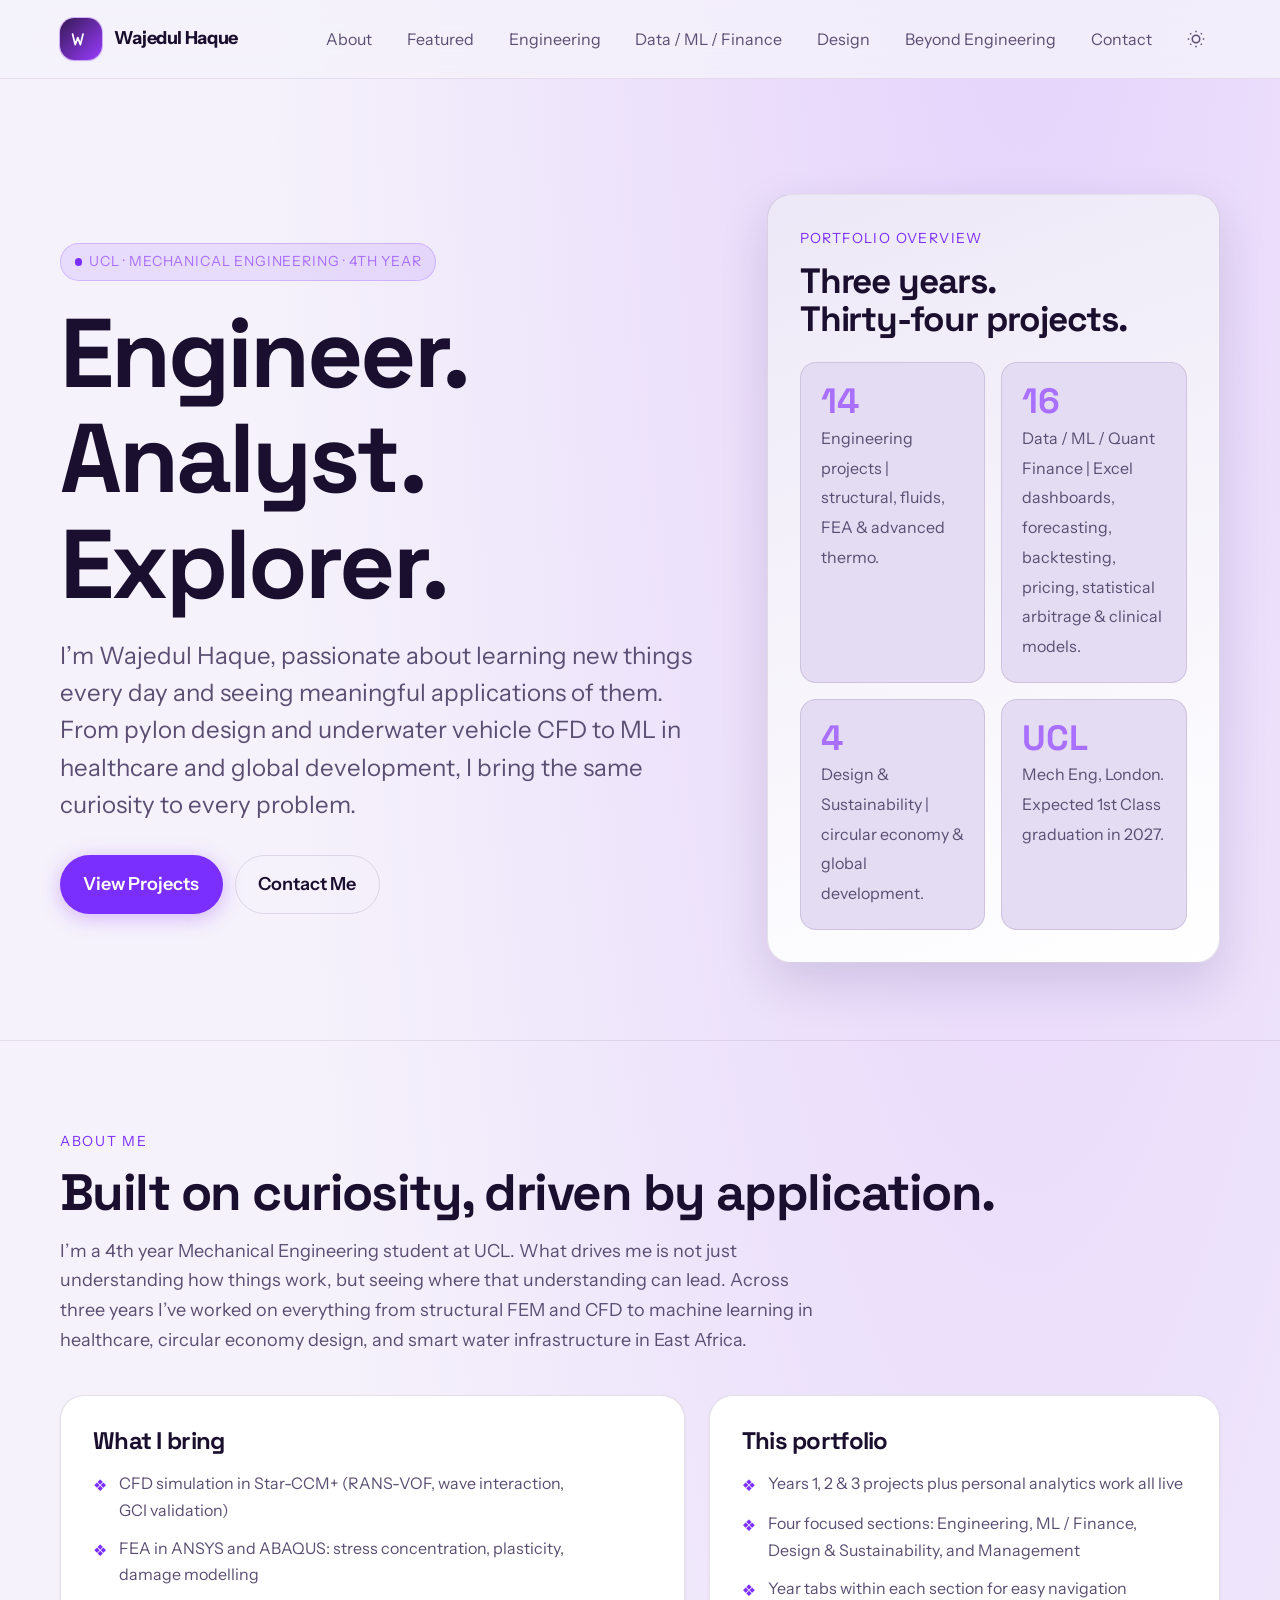
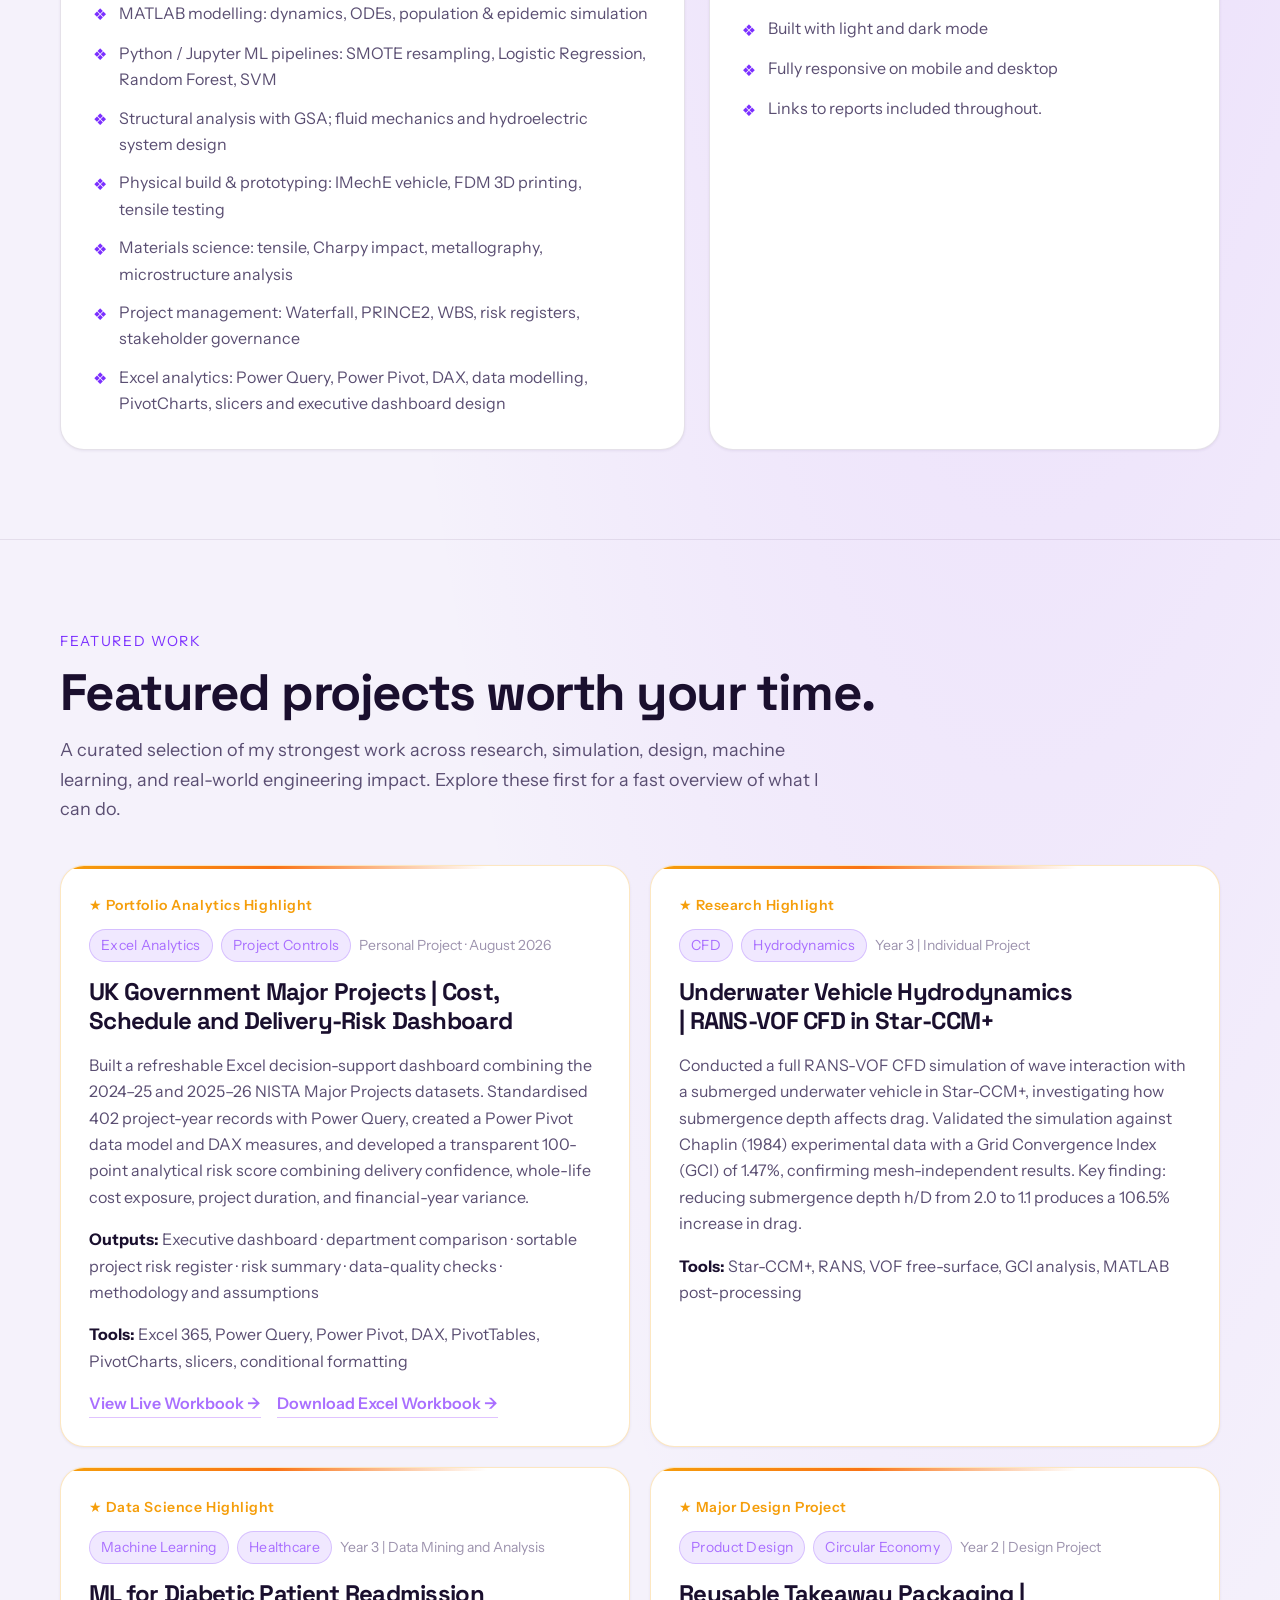
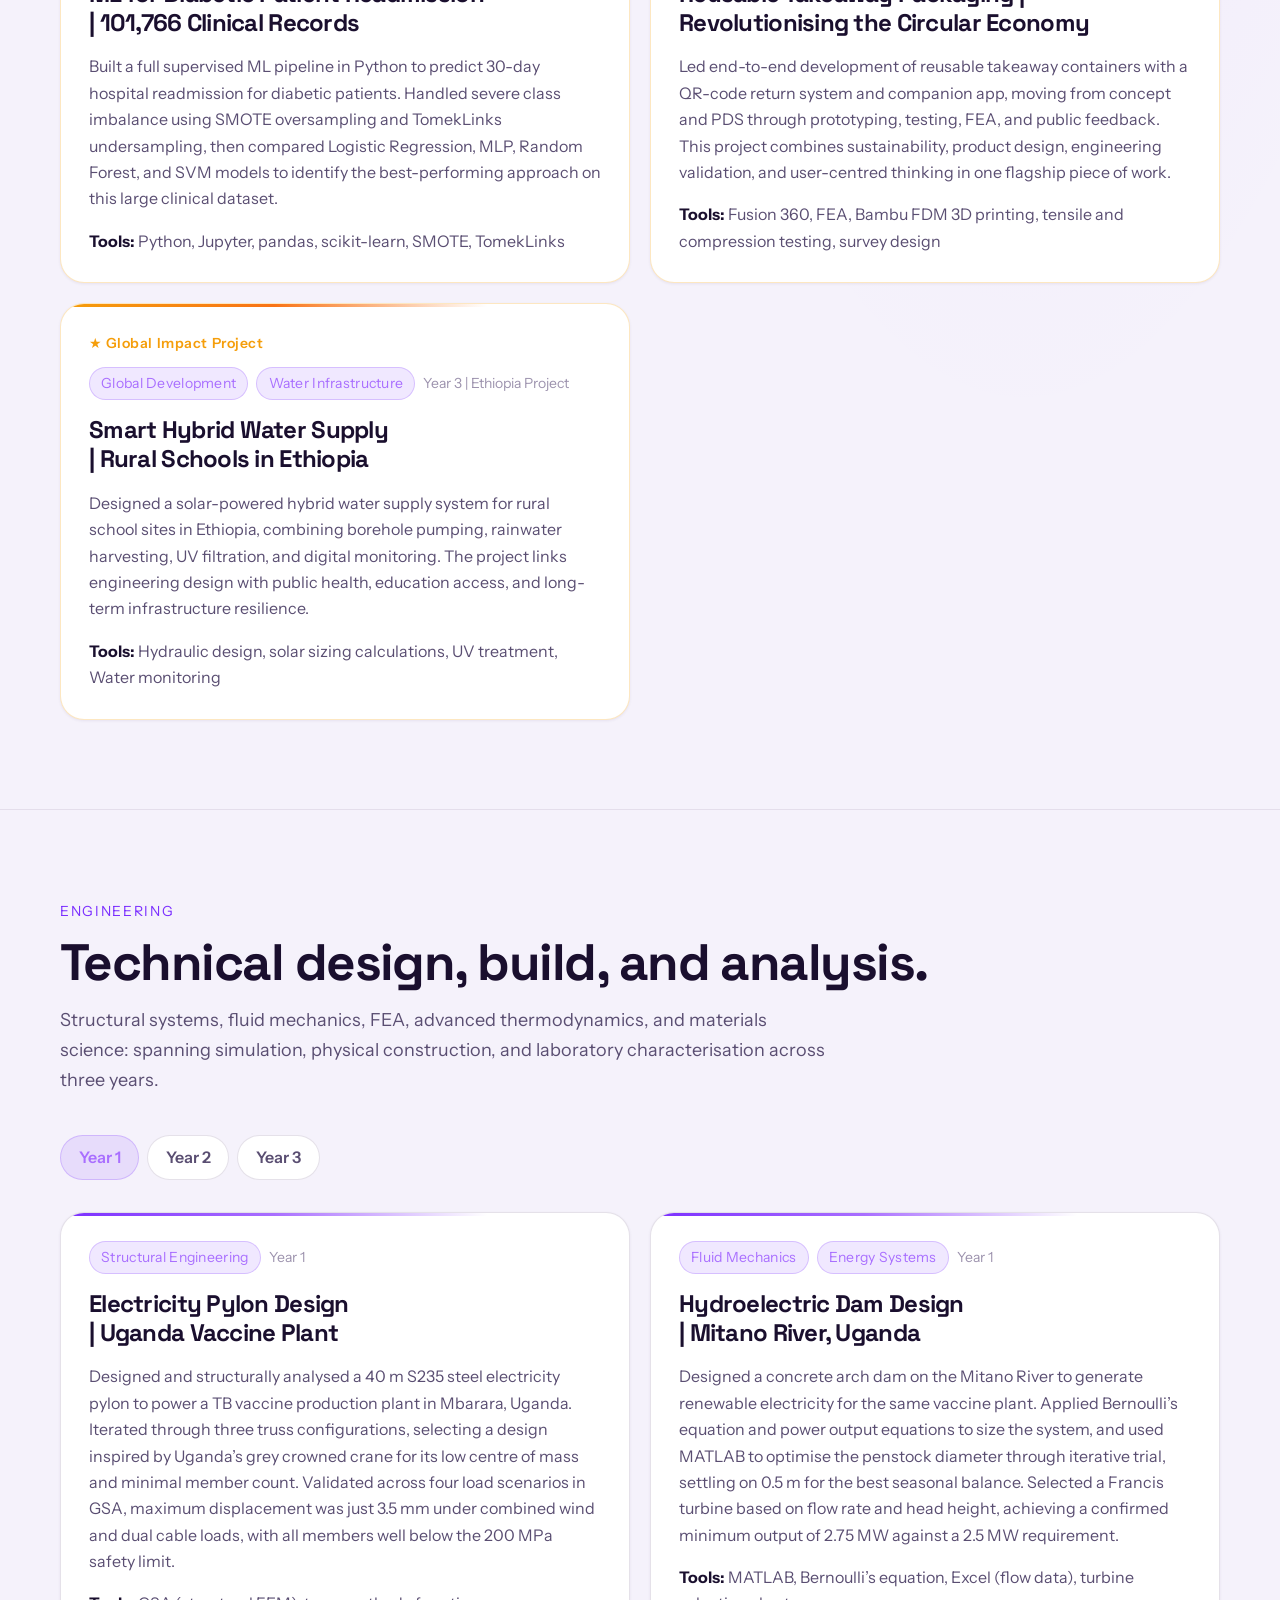
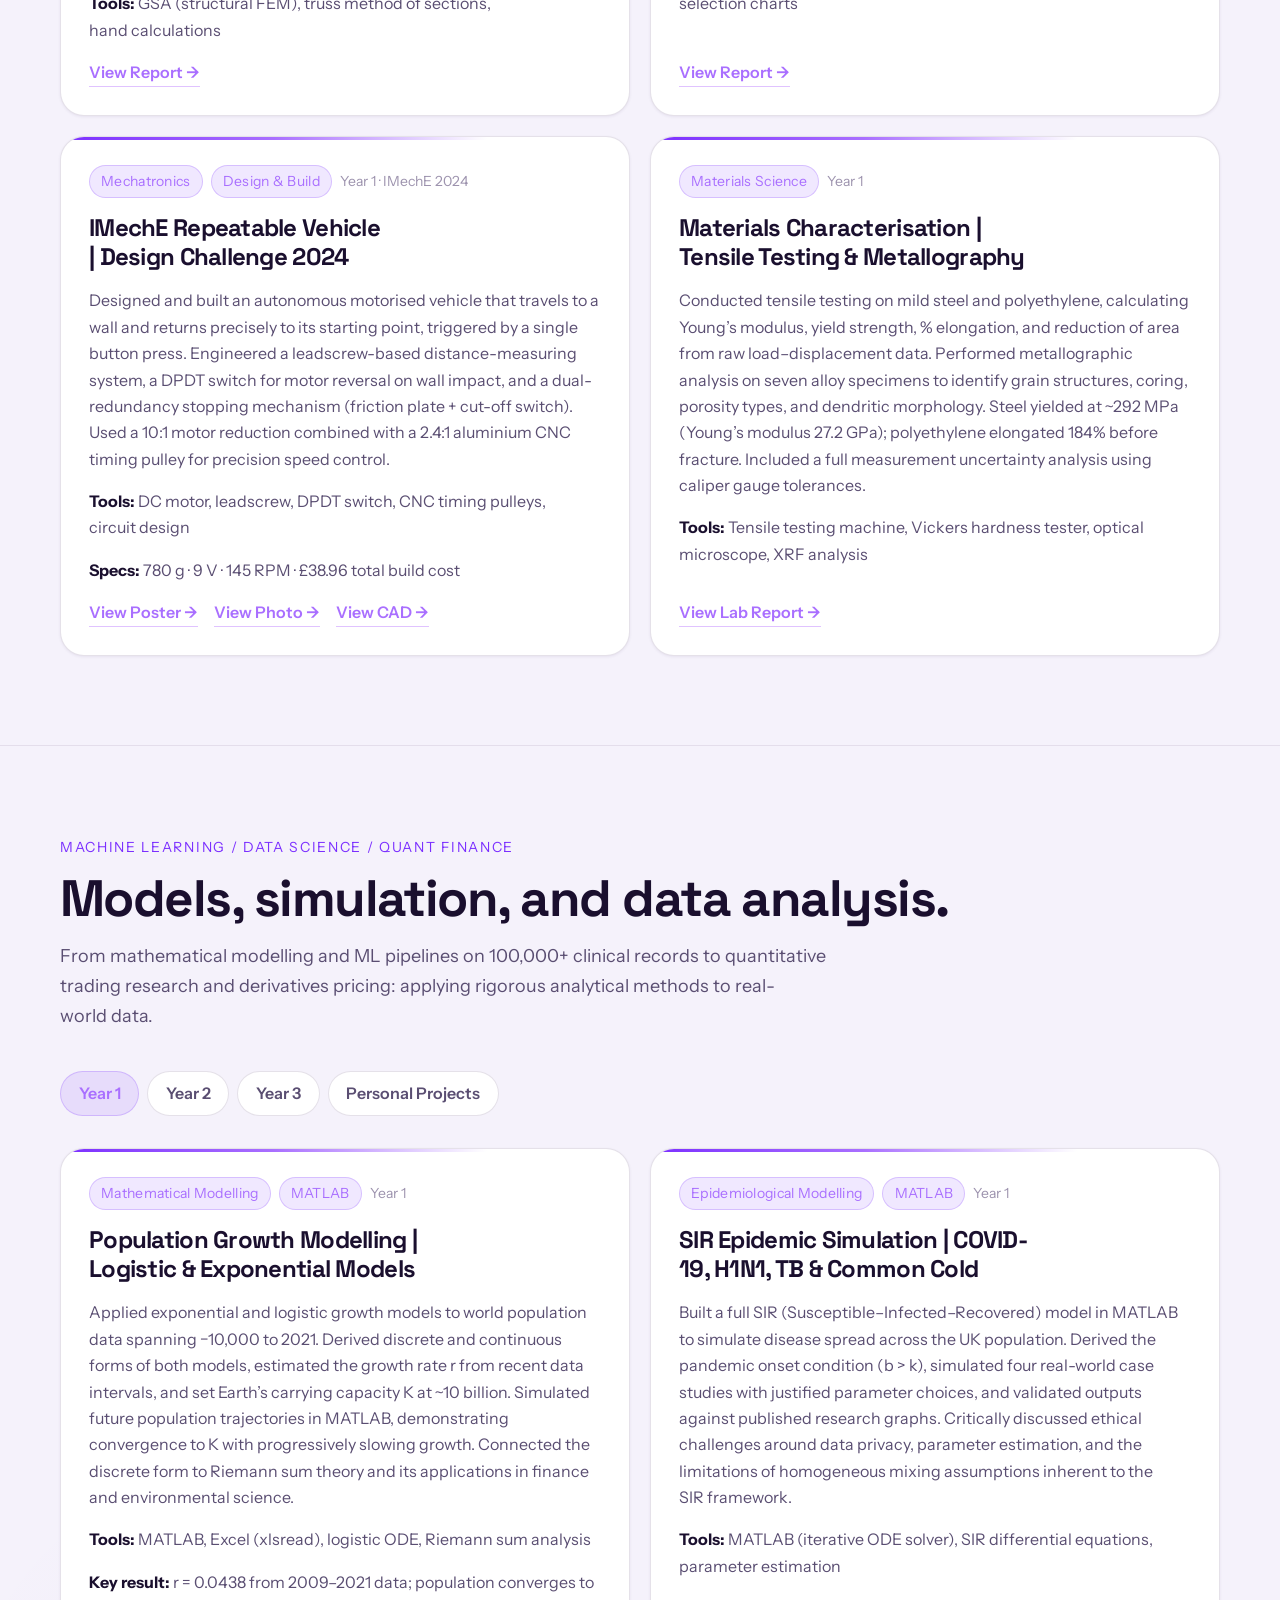
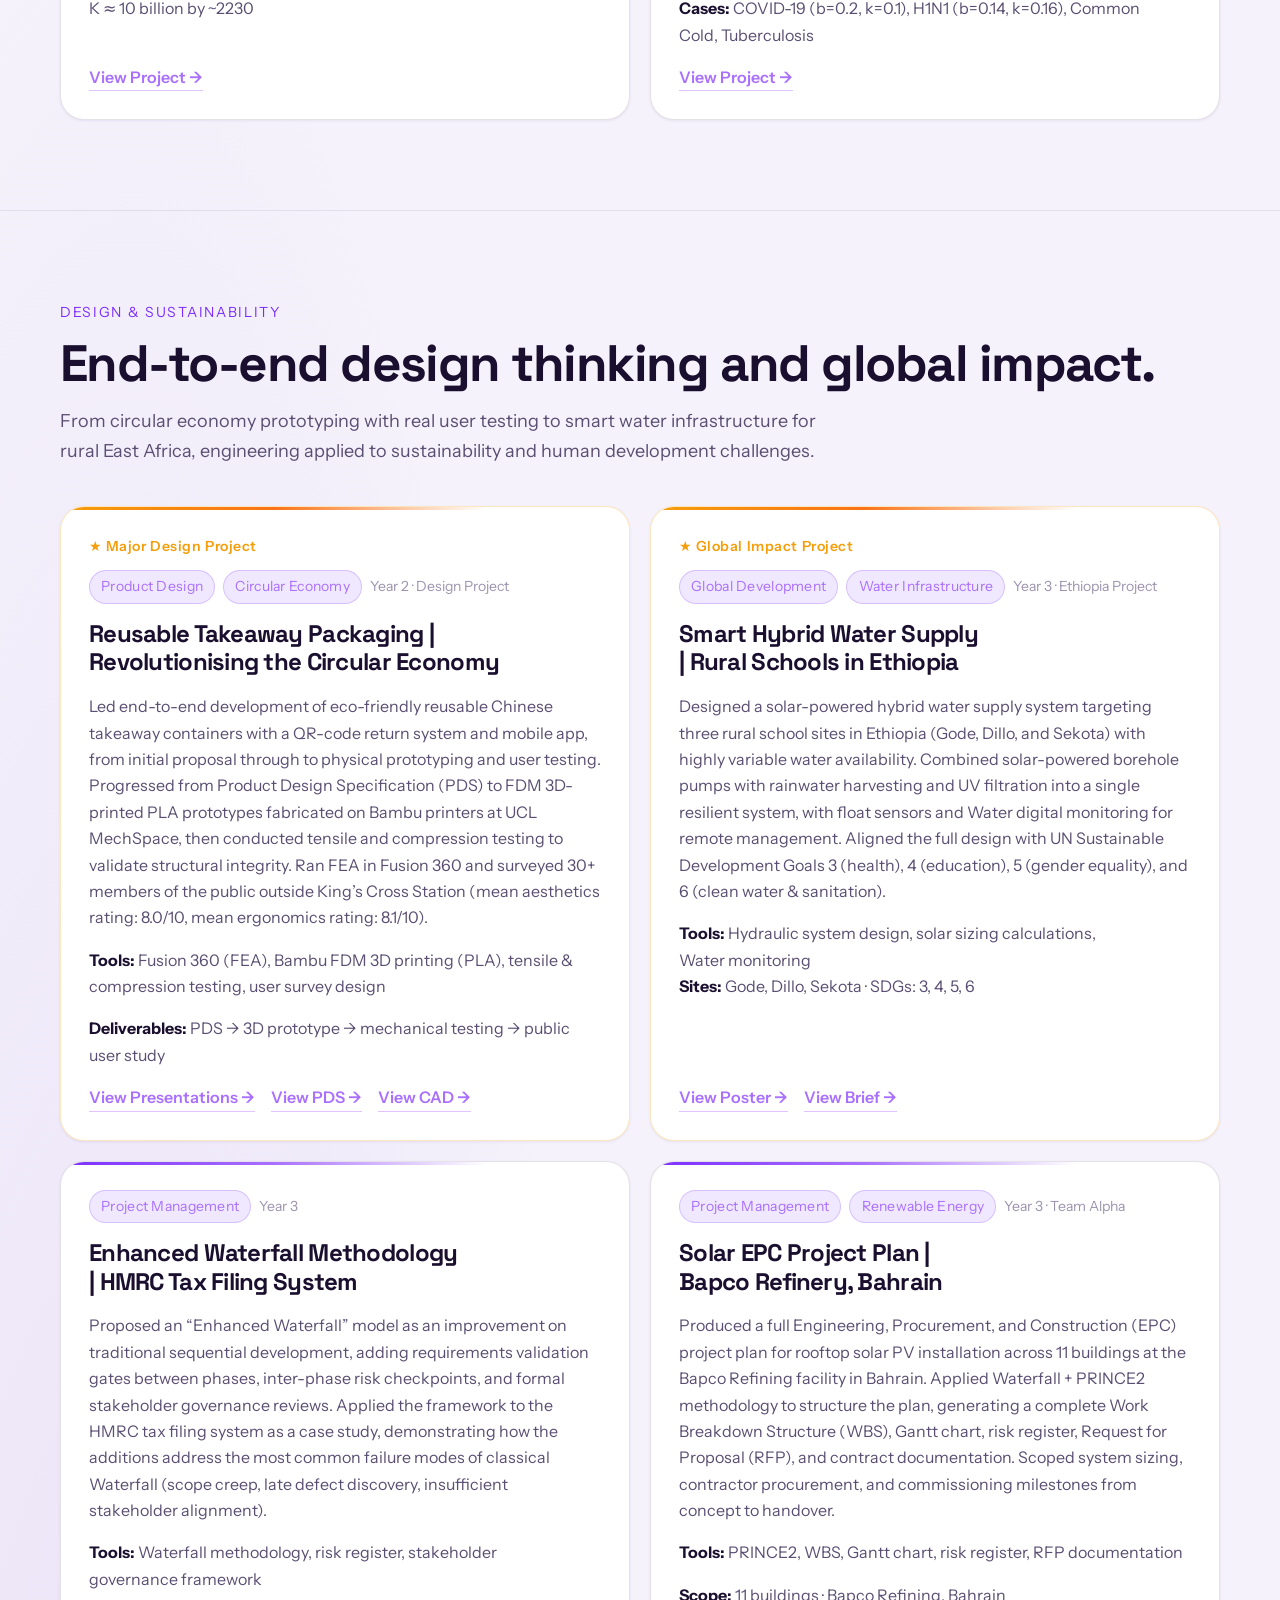
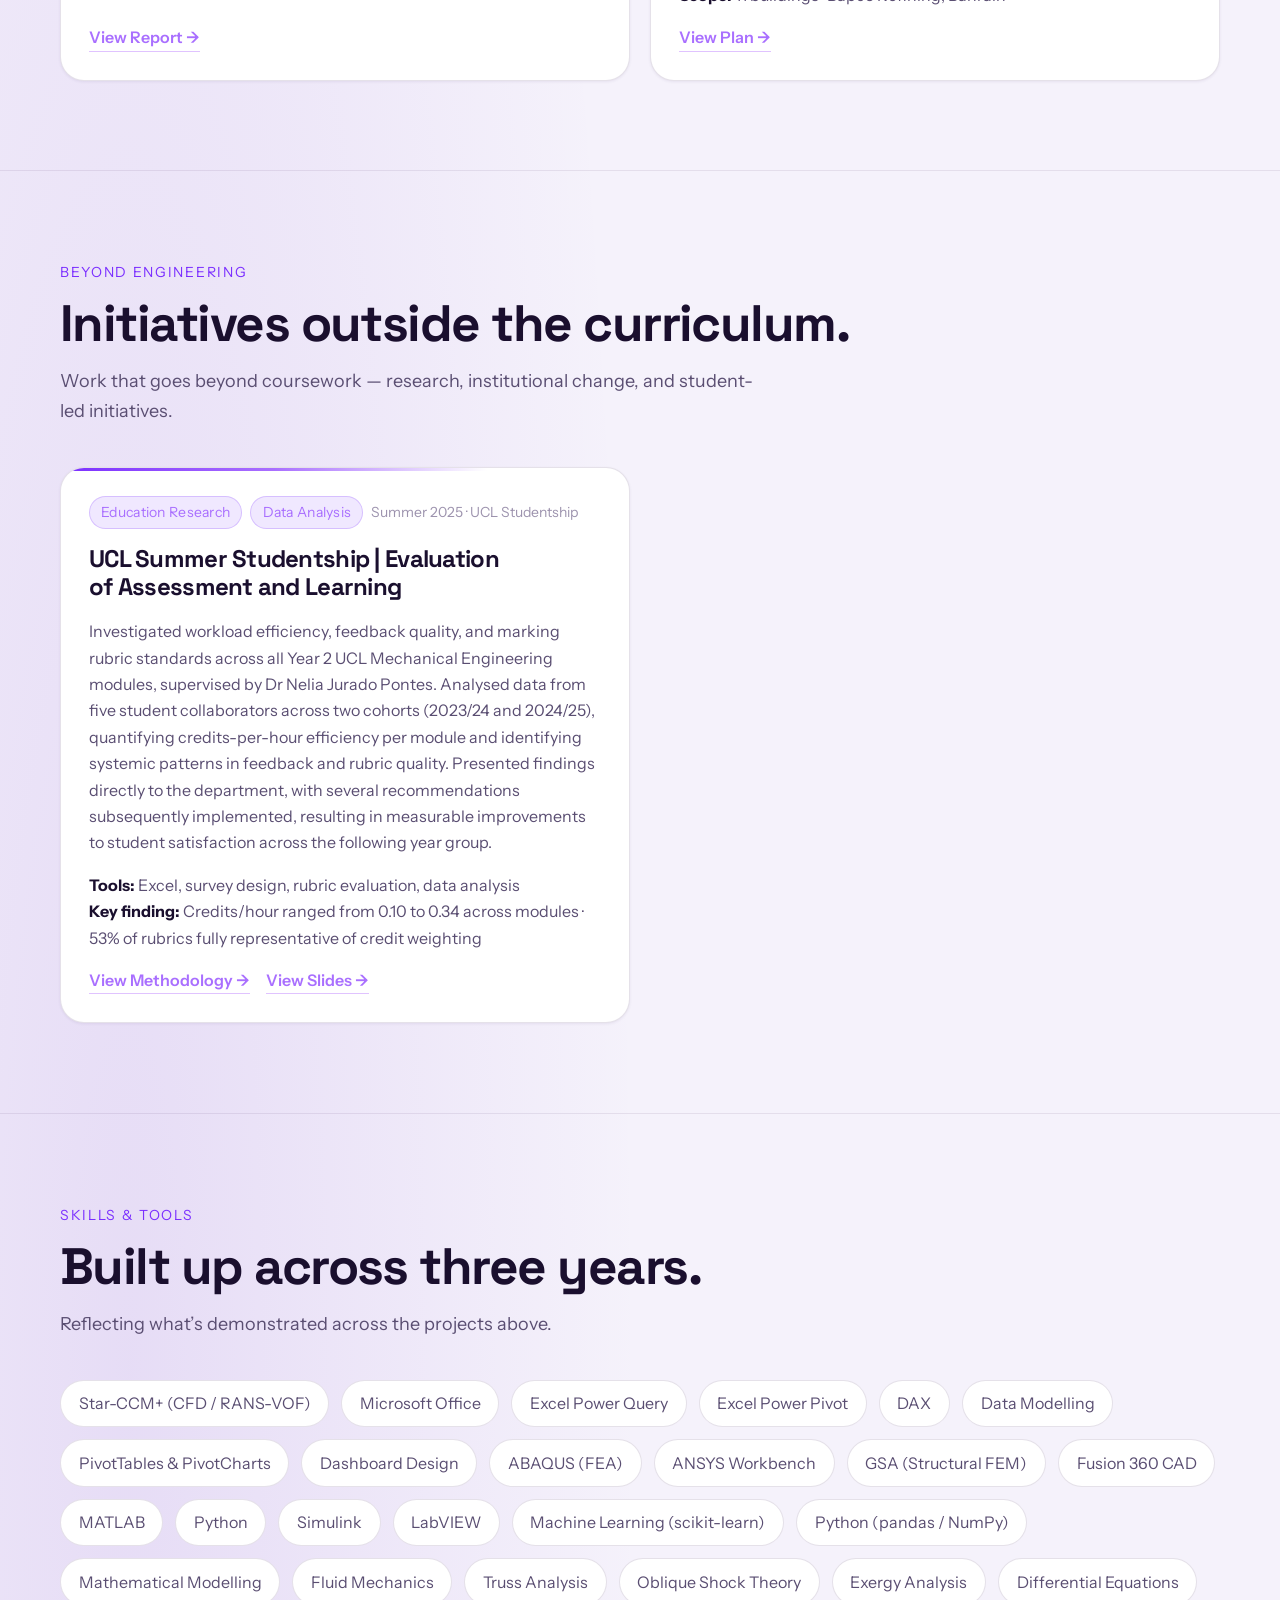
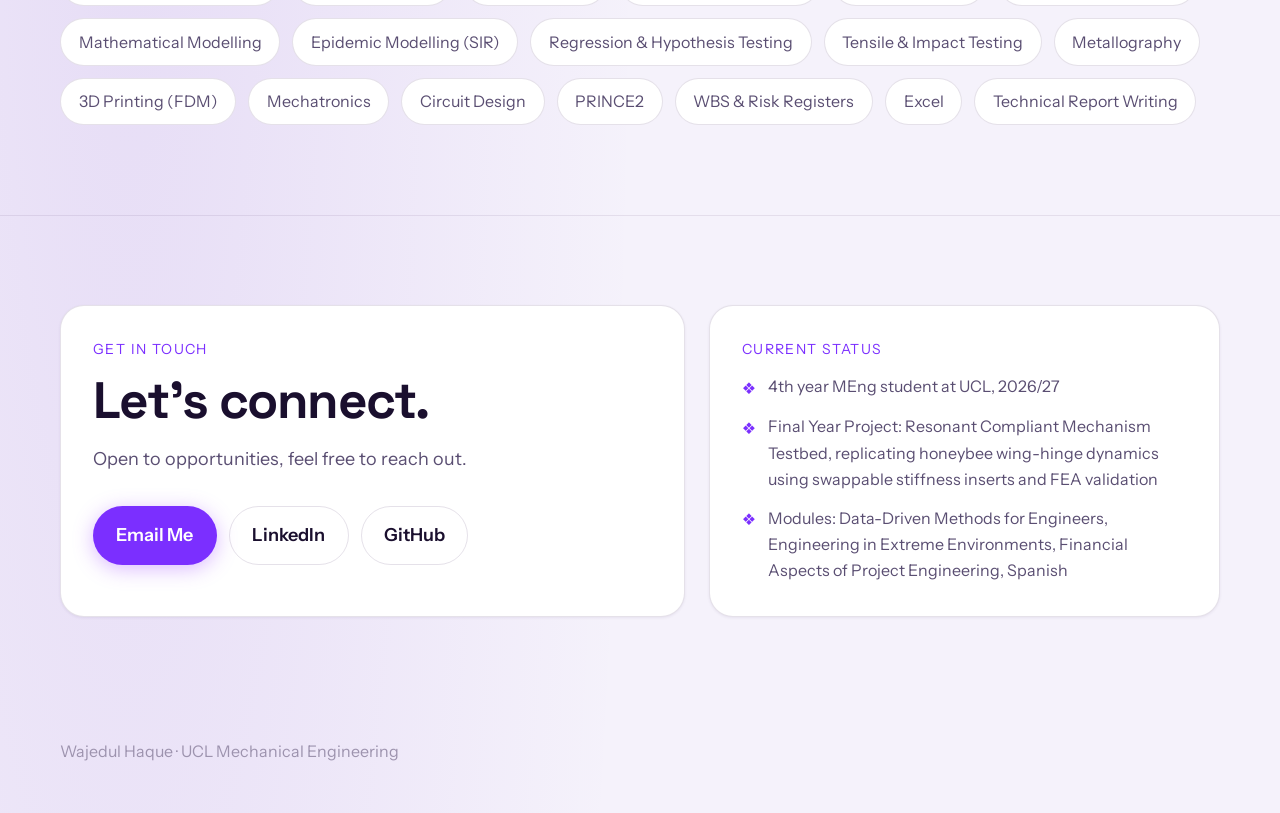
==== commit e4311770: "Add GitHub link to contact section" ====
--- a/index.html
+++ b/index.html
@@ -809,7 +809,7 @@
       <p>Built a fully linked Rolls-Royce Holdings plc valuation model covering FY2016&ndash;FY2025 historical analysis, FY2026E&ndash;FY2030E forecasting, segment operating drivers, DCF valuation, trading comparables, sensitivity analysis, scenario valuation, Power Query, and model-integrity checks.</p>
       <p class="tools"><strong>Tools:</strong> Excel 365, financial modelling, Power Query, Power Pivot, DCF, trading comparables, sensitivity tables, scenario analysis</p>
       <div class="plinks">
-        <a href="https://github.com/wajedulhaque2/Rolls-Royce-Financial-Model" target="_blank" rel="noopener noreferrer">View Project &rarr;</a>
+        <a href="https://github.com/wajedulhaque2/Rolls-Royce-Financial-Model" target="_blank" rel="noopener noreferrer">View GitHub &rarr;</a>
         <a href="https://raw.githubusercontent.com/wajedulhaque2/Rolls-Royce-Financial-Model/main/workbook/Rolls_Royce_Financial_Model_Portfolio.xlsx">Download Excel &darr;</a>
         <a href="https://github.com/wajedulhaque2/Rolls-Royce-Financial-Model/blob/main/docs/Rolls_Royce_Project_Summary.pdf" target="_blank" rel="noopener noreferrer">PDF Summary &rarr;</a>
       </div>
@@ -826,7 +826,7 @@
       <p>Modelled NASA C-MAPSS FD001 turbofan degradation data in Excel, combining Power Query, Power Pivot / DAX, reliability analysis, sensor-based health scoring, interpretable Remaining Useful Life regression, empirical uncertainty, and Solver-based maintenance scheduling.</p>
       <p class="tools"><strong>Tools:</strong> Excel, Power Query, Power Pivot, DAX, regression, validation design, predictive maintenance, Solver optimisation</p>
       <div class="plinks">
-        <a href="https://github.com/wajedulhaque2/Aircraft_Engine_Predictive_Maintenance" target="_blank" rel="noopener noreferrer">View Project &rarr;</a>
+        <a href="https://github.com/wajedulhaque2/Aircraft_Engine_Predictive_Maintenance" target="_blank" rel="noopener noreferrer">View GitHub &rarr;</a>
         <a href="https://raw.githubusercontent.com/wajedulhaque2/Aircraft_Engine_Predictive_Maintenance/main/workbook/Aircraft_Engine_Predictive_Maintenance_Portfolio.xlsx">Download Excel &darr;</a>
         <a href="https://github.com/wajedulhaque2/Aircraft_Engine_Predictive_Maintenance/blob/main/docs/Aircraft_Engine_Project_Summary.pdf" target="_blank" rel="noopener noreferrer">PDF Summary &rarr;</a>
       </div>
@@ -843,7 +843,7 @@
       <p>Built an Excel analytics model for London transport demand, station usage, passenger flows, and Underground service performance using TfL data. The project uses Power Query, Power Pivot, DAX, PivotTables, PivotCharts, slicers, and multiple dashboard views.</p>
       <p class="tools"><strong>Tools:</strong> Excel, Power Query, Power Pivot, DAX, relational data modelling, dashboard design, data-quality controls</p>
       <div class="plinks">
-        <a href="https://github.com/wajedulhaque2/London-Transport-Excel-Analytics" target="_blank" rel="noopener noreferrer">View Project &rarr;</a>
+        <a href="https://github.com/wajedulhaque2/London-Transport-Excel-Analytics" target="_blank" rel="noopener noreferrer">View GitHub &rarr;</a>
         <a href="https://raw.githubusercontent.com/wajedulhaque2/London-Transport-Excel-Analytics/main/workbook/London_Transport_Demand_Analytics_Portfolio.xlsx">Download Excel &darr;</a>
         <a href="https://github.com/wajedulhaque2/London-Transport-Excel-Analytics/blob/main/docs/London_Transport_Project_Summary.pdf" target="_blank" rel="noopener noreferrer">PDF Summary &rarr;</a>
       </div>
@@ -859,7 +859,7 @@
       <p>Built an engineering-finance model using 8,784 hourly observations to evaluate solar PV and battery retrofit scenarios for Harvard HouseZero, including battery dispatch, self-sufficiency, NPV, IRR, payback, two-variable scenario analysis, and break-even economics.</p>
       <p class="tools"><strong>Tools:</strong> Excel, Power Query, named ranges, structured formulas, Data Tables, Goal Seek, discounted cash-flow modelling</p>
       <div class="plinks">
-        <a href="https://github.com/wajedulhaque2/HouseZero-Solar-Battery-Optimisation" target="_blank" rel="noopener noreferrer">View Project &rarr;</a>
+        <a href="https://github.com/wajedulhaque2/HouseZero-Solar-Battery-Optimisation" target="_blank" rel="noopener noreferrer">View GitHub &rarr;</a>
         <a href="https://raw.githubusercontent.com/wajedulhaque2/HouseZero-Solar-Battery-Optimisation/main/workbook/HouseZero_Solar_Battery_Optimisation_Portfolio.xlsx">Download Excel &darr;</a>
         <a href="https://github.com/wajedulhaque2/HouseZero-Solar-Battery-Optimisation/blob/main/docs/HouseZero_Project_Summary.pdf" target="_blank" rel="noopener noreferrer">PDF Summary &rarr;</a>
       </div>
@@ -876,7 +876,7 @@
       <p>Created an interactive Excel decision-support model that retrieves World Bank development indicators through Power Query, converts them into transparent 0&ndash;100 Need Scores, applies scenario-driven pillar weights, and dynamically ranks countries for further water-infrastructure investigation.</p>
       <p class="tools"><strong>Tools:</strong> Excel, Power Query / M, REST API ingestion, LAMBDA, LET, MAP, dynamic arrays, scenario analysis, data-quality controls</p>
       <div class="plinks">
-        <a href="https://github.com/wajedulhaque2/global-water-infrastructure-prioritisation" target="_blank" rel="noopener noreferrer">View Project &rarr;</a>
+        <a href="https://github.com/wajedulhaque2/global-water-infrastructure-prioritisation" target="_blank" rel="noopener noreferrer">View GitHub &rarr;</a>
         <a href="https://raw.githubusercontent.com/wajedulhaque2/global-water-infrastructure-prioritisation/main/Global_Water_Infrastructure_Prioritisation_Tool.xlsx">Download Excel &darr;</a>
         <a href="https://github.com/wajedulhaque2/global-water-infrastructure-prioritisation/blob/main/docs/methodology.md" target="_blank" rel="noopener noreferrer">Methodology &rarr;</a>
       </div>
@@ -1051,6 +1051,7 @@
         <div class="cta-row">
            <a class="btn btn-primary" onclick="prompt('Copy this email address:','wajedulhaque2@gmail.com')" style="cursor:pointer">Email Me</a>
            <a class="btn btn-ghost" href="https://www.linkedin.com/in/wajedul-haque-59056b291" target="_blank" rel="noopener noreferrer">LinkedIn</a>
+           <a class="btn btn-ghost" href="https://github.com/wajedulhaque2" target="_blank" rel="noopener noreferrer">GitHub</a>
         </div>
       </div>
       <div class="panel reveal">
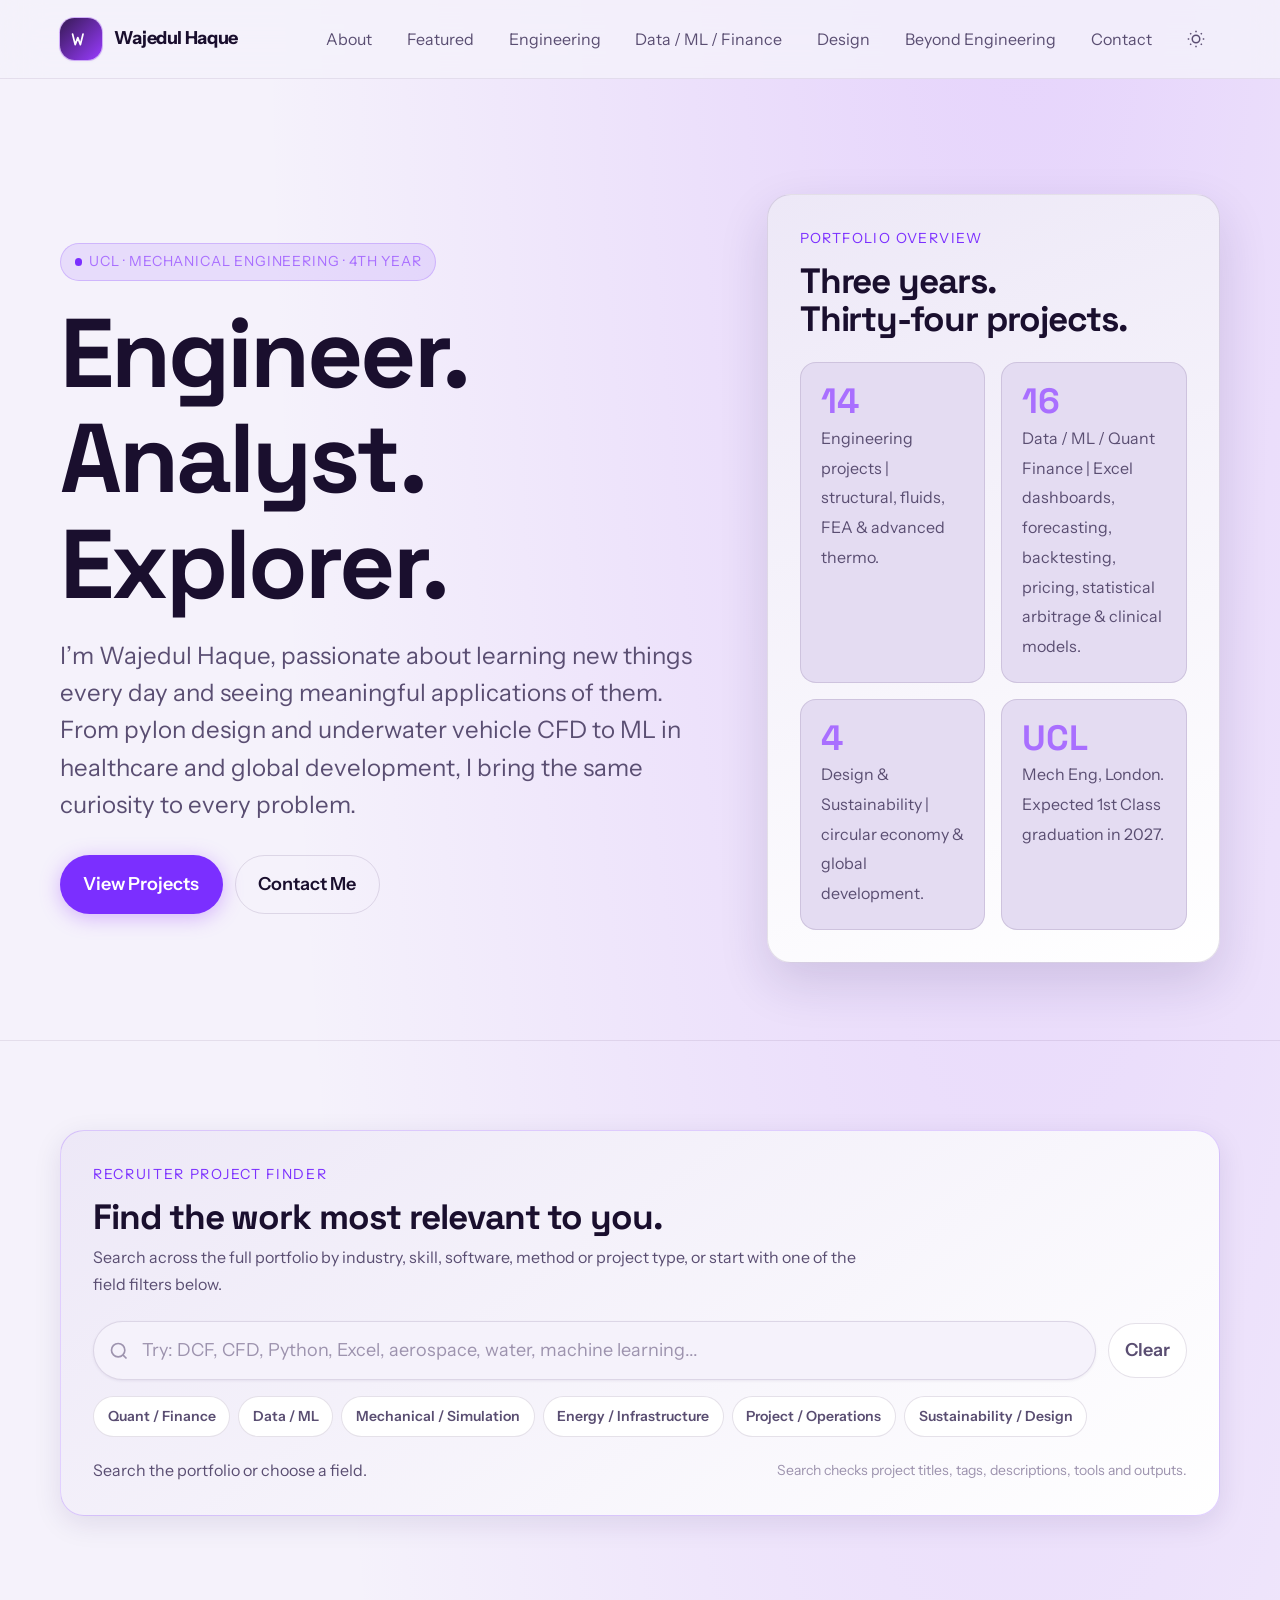
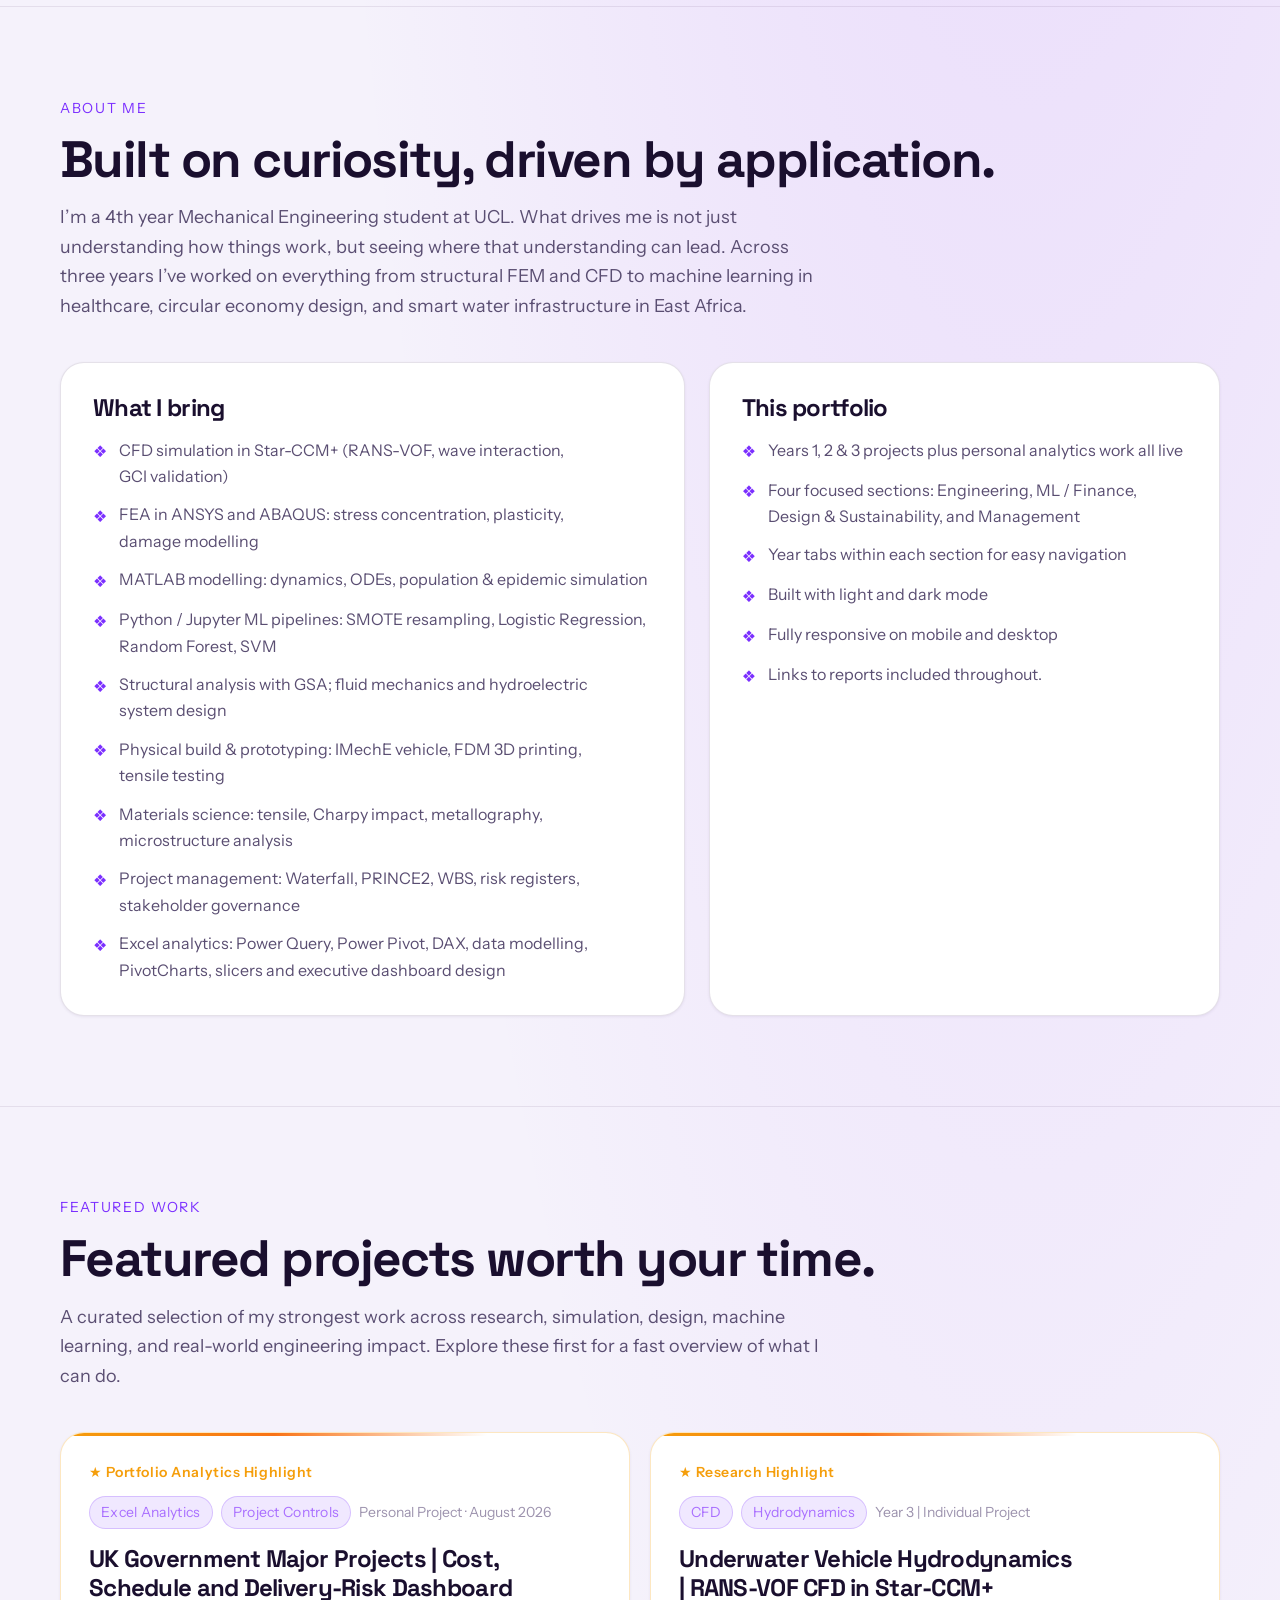
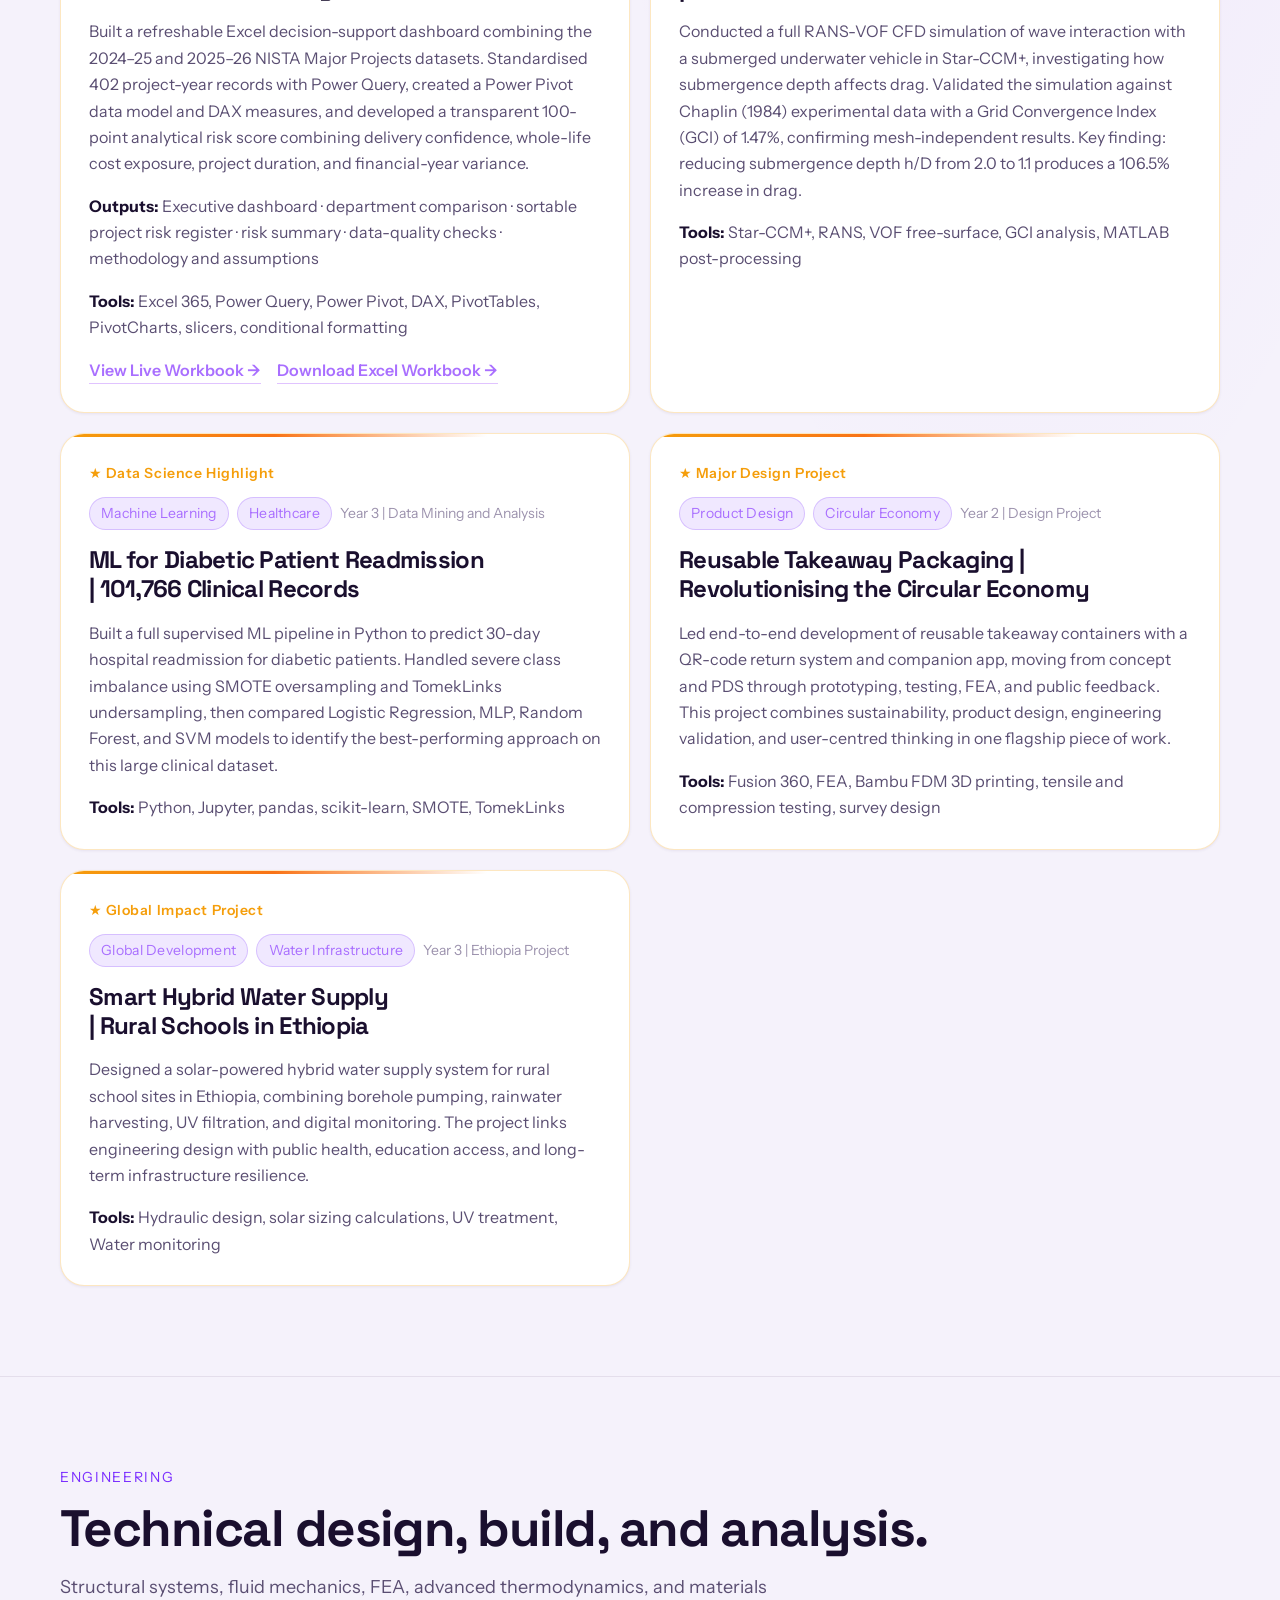
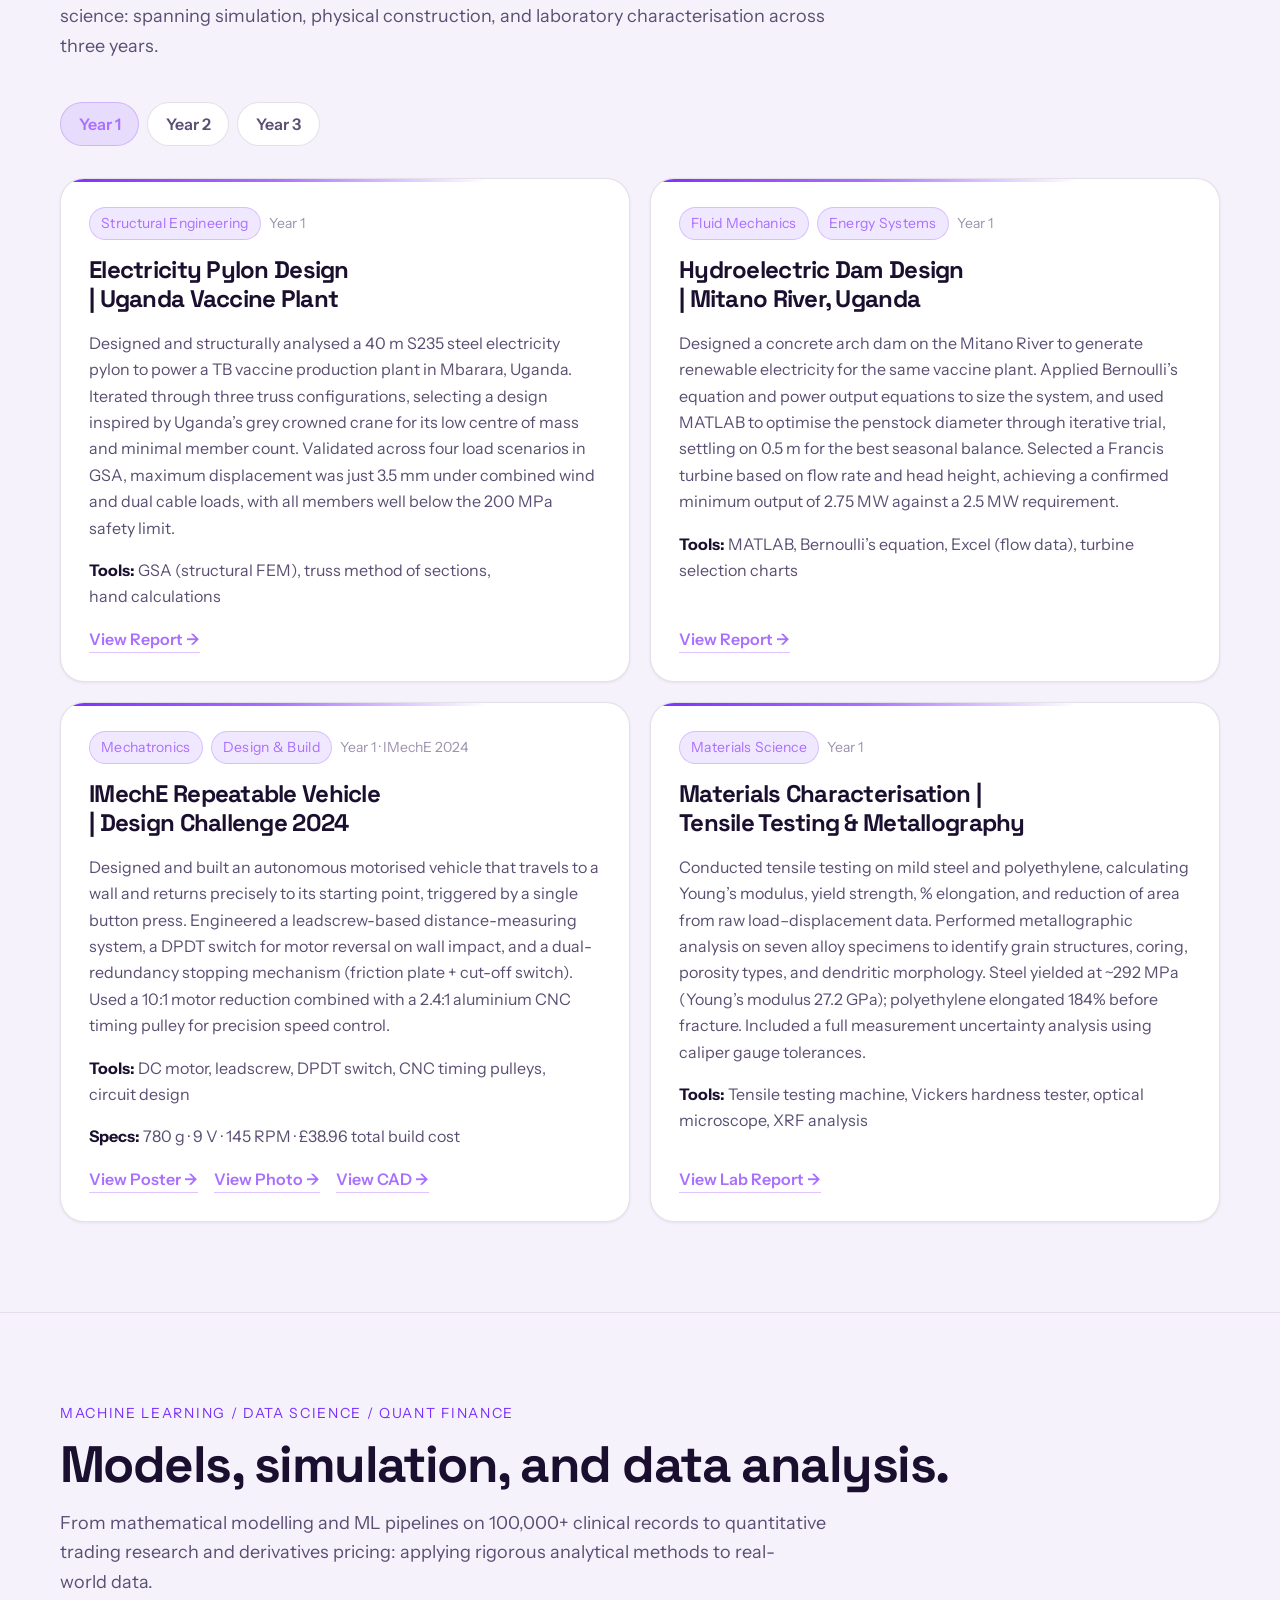
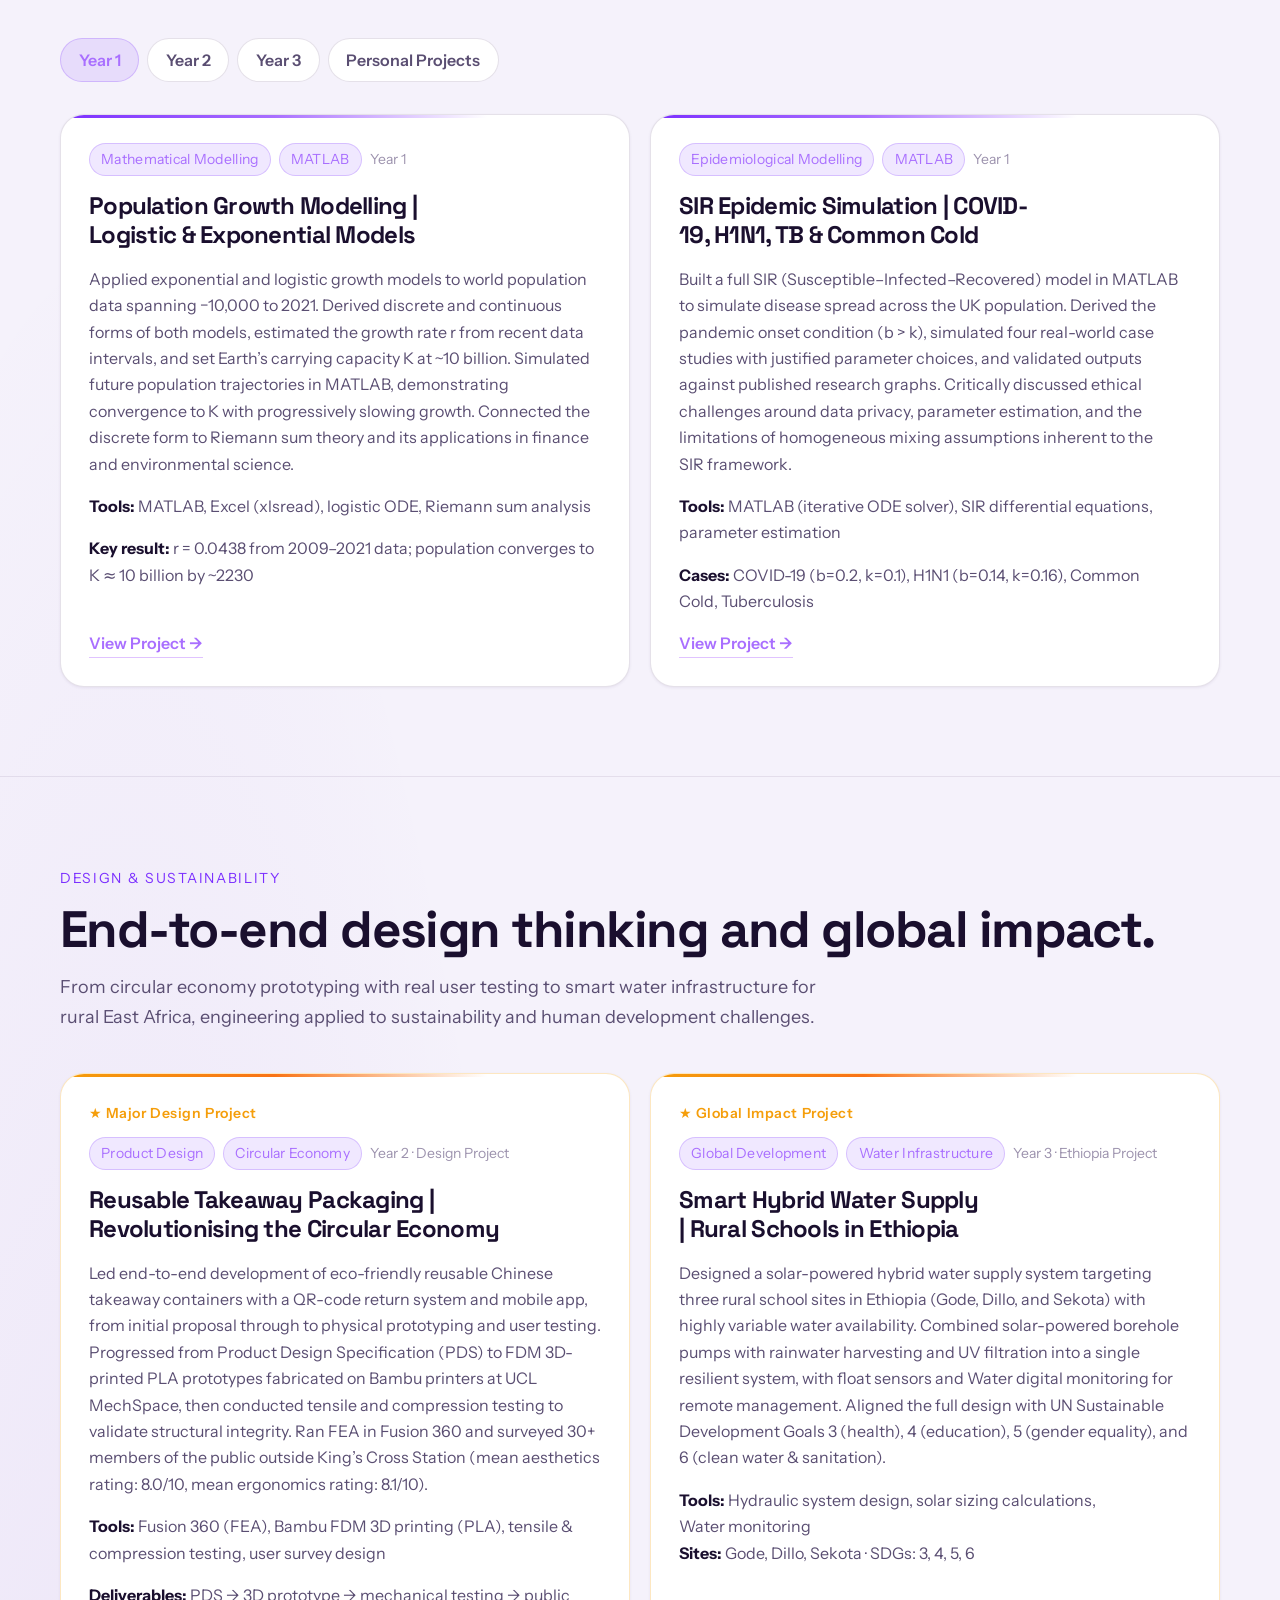
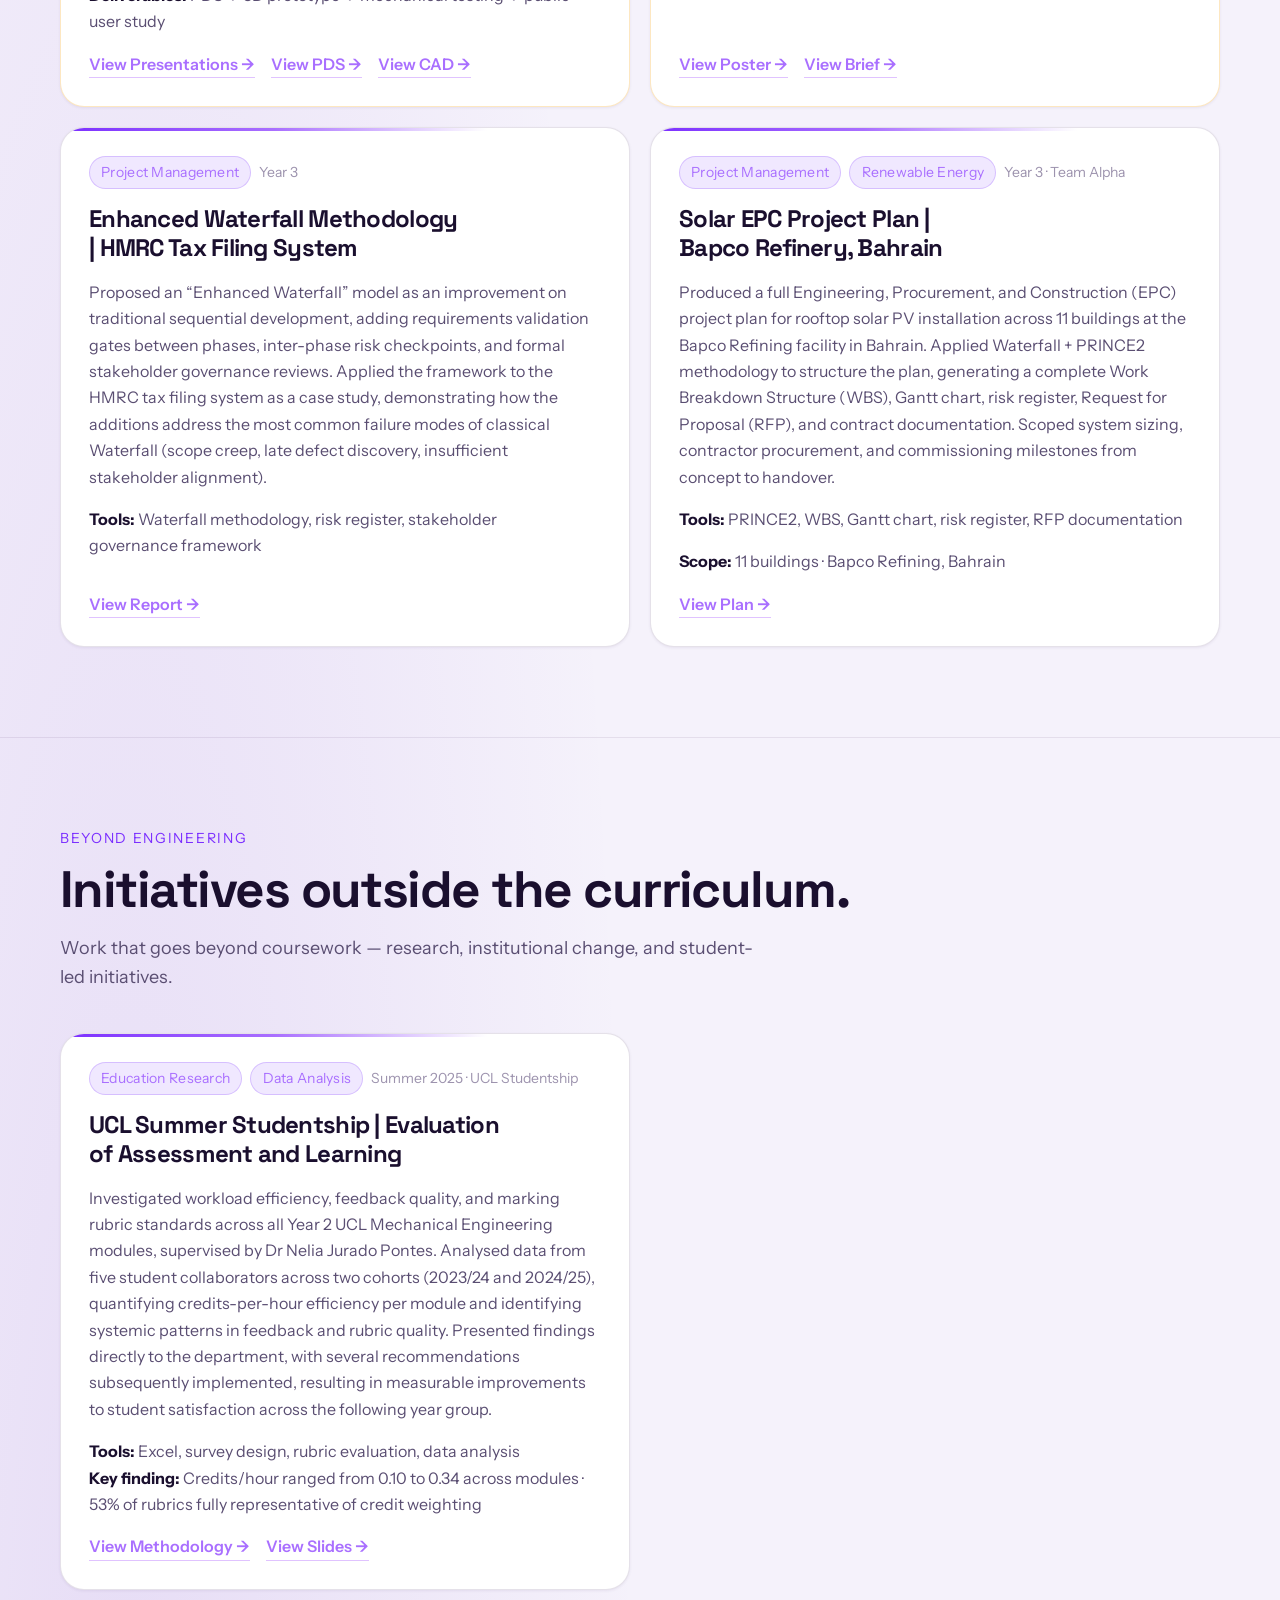
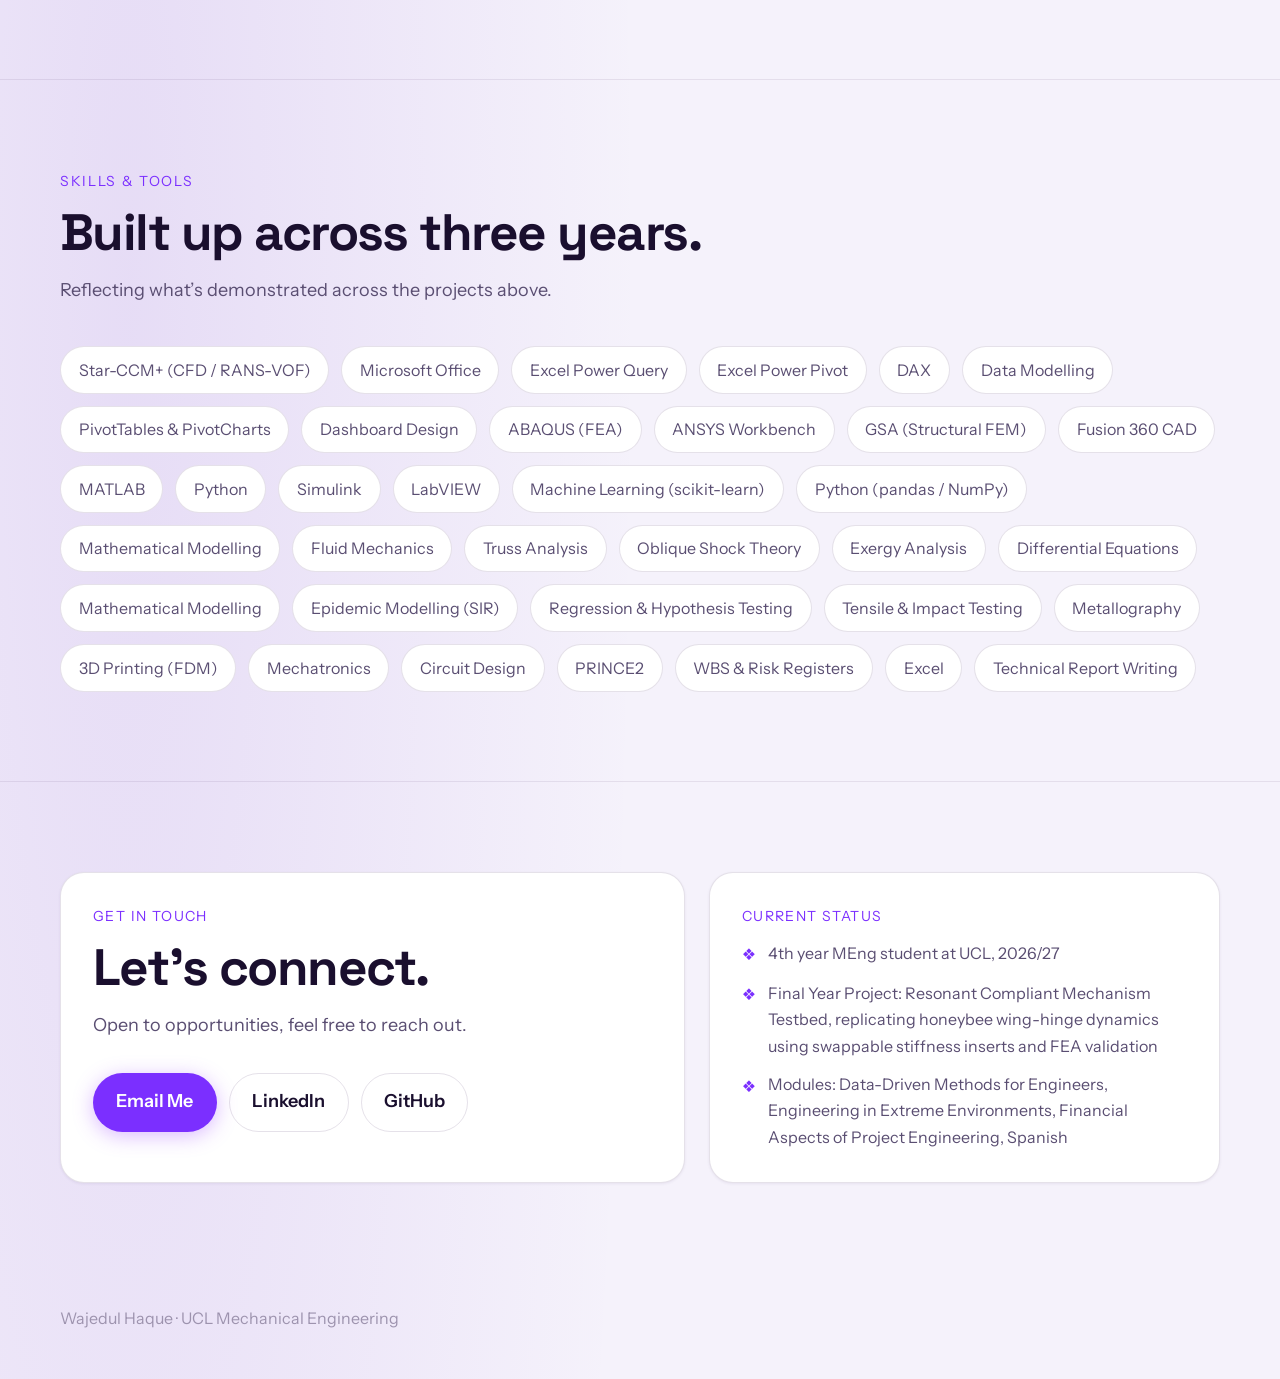
==== commit 83470fc4: "Add recruiter project finder" ====
--- a/index.html
+++ b/index.html
@@ -118,6 +118,33 @@
     .sec-tag{display:block;font-size:var(--text-xs);text-transform:uppercase;letter-spacing:.12em;color:var(--accent);margin-bottom:var(--sp3)}
     .sec-head h2{font-family:var(--font-display);font-size:var(--text-2xl)}
     .sec-head p{color:var(--muted);margin-top:var(--sp4);max-width:64ch}
+
+    /* PROJECT FINDER */
+    .finder-panel{background:linear-gradient(145deg,var(--surface2),var(--surface));border:1px solid var(--accentborder);border-radius:var(--radius-xl);padding:var(--sp8);box-shadow:var(--sh-md)}
+    .finder-top{display:grid;grid-template-columns:1fr auto;gap:var(--sp4);align-items:end}
+    .finder-copy h2{font-family:var(--font-display);font-size:var(--text-xl);margin-bottom:var(--sp2)}
+    .finder-copy p{color:var(--muted);font-size:var(--text-sm)}
+    .finder-search{margin-top:var(--sp6);display:flex;gap:var(--sp3);align-items:center;flex-wrap:wrap}
+    .finder-input-wrap{position:relative;flex:1 1 28rem}
+    .finder-input-wrap svg{position:absolute;left:1rem;top:50%;transform:translateY(-50%);color:var(--faint);pointer-events:none}
+    .finder-input{width:100%;min-height:52px;border-radius:var(--radius-full);border:1px solid var(--border);background:var(--bg);color:var(--text);padding:.85rem 1rem .85rem 3rem;font:inherit;box-shadow:var(--sh-sm);transition:border-color var(--transition),box-shadow var(--transition),background var(--transition)}
+    .finder-input::placeholder{color:var(--faint)}
+    .finder-input:focus{outline:none;border-color:var(--accent);box-shadow:0 0 0 3px var(--accentbg)}
+    .finder-clear{min-height:48px;padding:.75rem 1rem;border-radius:var(--radius-full);border:1px solid var(--border);background:var(--surface);color:var(--muted);font-weight:600;transition:background var(--transition),color var(--transition),border-color var(--transition)}
+    .finder-clear:hover{background:var(--accentbg);color:var(--text);border-color:var(--accentborder)}
+    .finder-chips{display:flex;flex-wrap:wrap;gap:var(--sp2);margin-top:var(--sp4)}
+    .finder-chip{padding:.5rem .85rem;border-radius:var(--radius-full);border:1px solid var(--border);background:var(--surface);color:var(--muted);font-size:var(--text-xs);font-weight:600;transition:background var(--transition),color var(--transition),border-color var(--transition),transform var(--transition)}
+    .finder-chip:hover{transform:translateY(-1px);border-color:var(--accentborder);color:var(--text)}
+    .finder-chip.active{background:var(--accentbg);border-color:var(--accentborder);color:var(--accent2)}
+    .finder-status{display:flex;justify-content:space-between;gap:var(--sp4);align-items:center;margin-top:var(--sp5);color:var(--muted);font-size:var(--text-sm)}
+    .finder-hint{color:var(--faint);font-size:var(--text-xs)}
+    .finder-results{margin-top:var(--sp6)}
+    .finder-results:empty{display:none}
+    .finder-result{opacity:1!important;transform:none!important}
+    .finder-empty{display:none;margin-top:var(--sp6);padding:var(--sp6);border:1px dashed var(--border);border-radius:var(--radius-lg);color:var(--muted);text-align:center}
+    .finder-empty.show{display:block}
+    @media(max-width:700px){.finder-top{grid-template-columns:1fr}.finder-status{align-items:flex-start;flex-direction:column}.finder-panel{padding:var(--sp6)}}
+
     /* ABOUT */
     .about-grid{display:grid;grid-template-columns:1.1fr .9fr;gap:var(--sp6)}
     .panel{background:var(--surface);border:1px solid var(--border);border-radius:var(--radius-xl);padding:var(--sp8);box-shadow:var(--sh-sm)}
@@ -262,6 +289,44 @@
 
   <hr class="rule">
 
+
+  <section id="project-finder" data-project-finder>
+    <div class="wrap">
+      <div class="finder-panel reveal">
+        <div class="finder-top">
+          <div class="finder-copy">
+            <span class="sec-tag">Recruiter Project Finder</span>
+            <h2>Find the work most relevant to you.</h2>
+            <p>Search across the full portfolio by industry, skill, software, method or project type, or start with one of the field filters below.</p>
+          </div>
+        </div>
+        <div class="finder-search">
+          <div class="finder-input-wrap">
+            <svg width="20" height="20" viewBox="0 0 24 24" fill="none" stroke="currentColor" stroke-width="2" aria-hidden="true"><circle cx="11" cy="11" r="8"/><path d="m21 21-4.35-4.35"/></svg>
+            <input class="finder-input" data-finder-input type="search" autocomplete="off" placeholder="Try: DCF, CFD, Python, Excel, aerospace, water, machine learning..." aria-label="Search portfolio projects">
+          </div>
+          <button class="finder-clear" type="button" data-finder-clear>Clear</button>
+        </div>
+        <div class="finder-chips" aria-label="Project field filters">
+          <button class="finder-chip" type="button" data-finder-filter data-keywords="finance financial valuation dcf trading options backtesting pairs quant portfolio investor">Quant / Finance</button>
+          <button class="finder-chip" type="button" data-finder-filter data-keywords="machine learning data analytics statistics regression python jupyter prediction forecasting">Data / ML</button>
+          <button class="finder-chip" type="button" data-finder-filter data-keywords="cfd fea abaqus ansys star-ccm structural mechanics dynamics aerofoil hydrodynamics supersonic turbine materials">Mechanical / Simulation</button>
+          <button class="finder-chip" type="button" data-finder-filter data-keywords="energy solar battery hydroelectric water infrastructure transport government fuel cell renewable">Energy / Infrastructure</button>
+          <button class="finder-chip" type="button" data-finder-filter data-keywords="project management prince2 waterfall risk register stakeholder wbs governance operations">Project / Operations</button>
+          <button class="finder-chip" type="button" data-finder-filter data-keywords="sustainability circular economy design product global development environment lca reusable">Sustainability / Design</button>
+        </div>
+        <div class="finder-status">
+          <span data-finder-count aria-live="polite">Search the portfolio or choose a field.</span>
+          <span class="finder-hint">Search checks project titles, tags, descriptions, tools and outputs.</span>
+        </div>
+        <div class="project-grid finder-results" data-finder-results></div>
+        <div class="finder-empty" data-finder-empty>No matching projects yet. Try a broader term such as “Excel”, “Python”, “FEA”, “finance” or “sustainability”.</div>
+      </div>
+    </div>
+  </section>
+
+  <hr class="rule">
+
   <section id="about">
     <div class="wrap">
       <div class="sec-head reveal">
@@ -1106,6 +1171,76 @@
   }
   configureWorkbookLinks("[data-workbook-view]", workbookLinks.viewUrl, "Live Workbook Link Pending");
   configureWorkbookLinks("[data-workbook-download]", workbookLinks.downloadUrl, "Download Link Pending");
+
+  // Recruiter project finder
+  var finder=document.querySelector('[data-project-finder]');
+  if(finder){
+    var finderInput=finder.querySelector('[data-finder-input]');
+    var finderResults=finder.querySelector('[data-finder-results]');
+    var finderCount=finder.querySelector('[data-finder-count]');
+    var finderEmpty=finder.querySelector('[data-finder-empty]');
+    var finderClear=finder.querySelector('[data-finder-clear]');
+    var finderFilters=Array.from(finder.querySelectorAll('[data-finder-filter]'));
+    var sourceCards=Array.from(document.querySelectorAll('article.pcard')).filter(function(card){return !card.closest('#project-finder');});
+    var projectIndex=sourceCards.map(function(card){
+      return {card:card,text:(card.textContent||'').toLowerCase().replace(/\s+/g,' ').trim()};
+    });
+    var activeFilter=null;
+
+    function renderFinder(){
+      var query=(finderInput.value||'').toLowerCase().trim();
+      var terms=query.split(/\s+/).filter(Boolean);
+      var filterWords=activeFilter ? activeFilter.getAttribute('data-keywords').toLowerCase().split(/\s+/).filter(Boolean) : [];
+      finderResults.innerHTML='';
+
+      if(!terms.length && !filterWords.length){
+        finderCount.textContent='Search the portfolio or choose a field.';
+        finderEmpty.classList.remove('show');
+        return;
+      }
+
+      var matches=projectIndex.filter(function(item){
+        var text=item.text;
+        var queryMatch=terms.every(function(term){return text.indexOf(term)!==-1;});
+        var filterMatch=!filterWords.length || filterWords.some(function(word){return text.indexOf(word)!==-1;});
+        return queryMatch && filterMatch;
+      });
+
+      matches.forEach(function(item){
+        var clone=item.card.cloneNode(true);
+        clone.classList.remove('reveal');
+        clone.classList.add('vis','finder-result');
+        clone.style.transitionDelay='0ms';
+        finderResults.appendChild(clone);
+      });
+
+      finderCount.textContent=matches.length + (matches.length===1 ? ' matching project' : ' matching projects');
+      finderEmpty.classList.toggle('show',matches.length===0);
+    }
+
+    finderInput.addEventListener('input',renderFinder);
+    finderFilters.forEach(function(filter){
+      filter.addEventListener('click',function(){
+        if(activeFilter===filter){
+          filter.classList.remove('active');
+          activeFilter=null;
+        }else{
+          finderFilters.forEach(function(f){f.classList.remove('active');});
+          filter.classList.add('active');
+          activeFilter=filter;
+        }
+        renderFinder();
+      });
+    });
+    finderClear.addEventListener('click',function(){
+      finderInput.value='';
+      finderFilters.forEach(function(f){f.classList.remove('active');});
+      activeFilter=null;
+      renderFinder();
+      finderInput.focus();
+    });
+  }
+
   // Theme toggle
   var btn=document.querySelector("[data-theme-toggle]");
   var root=document.documentElement;
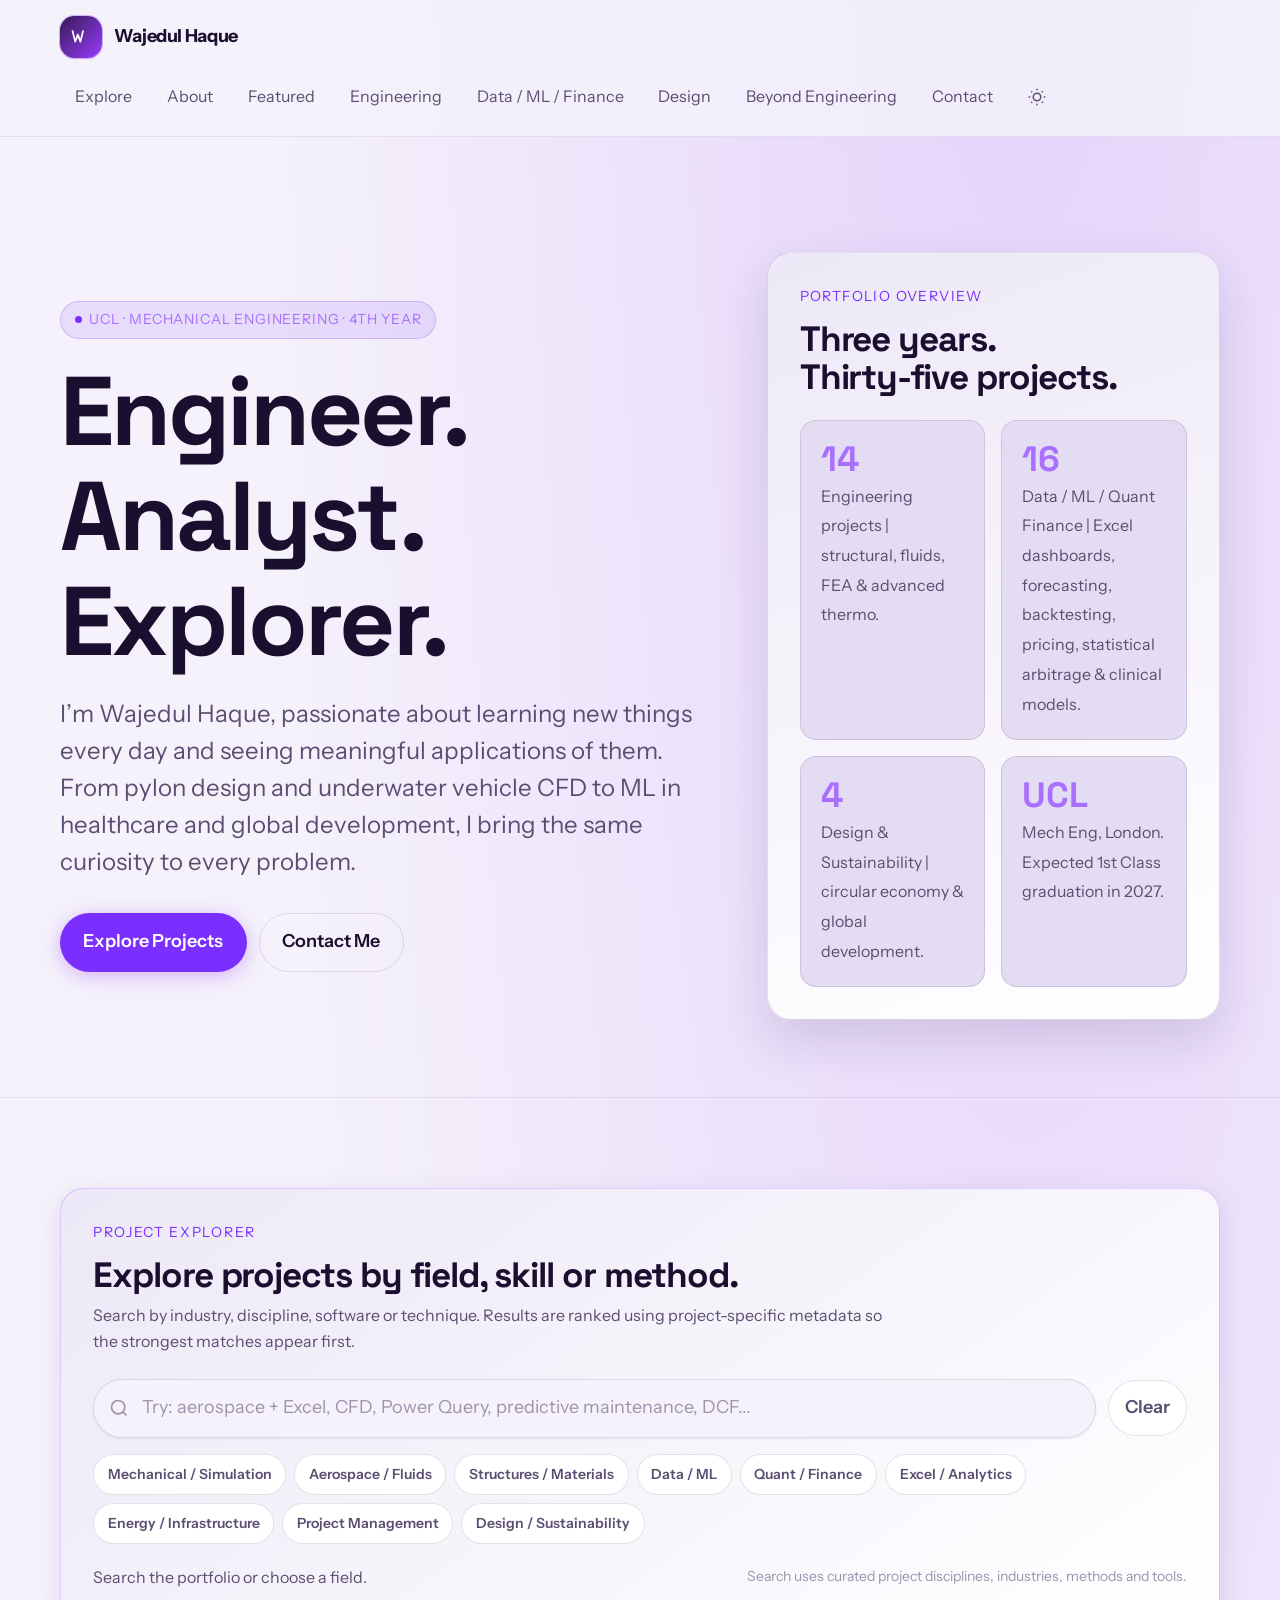
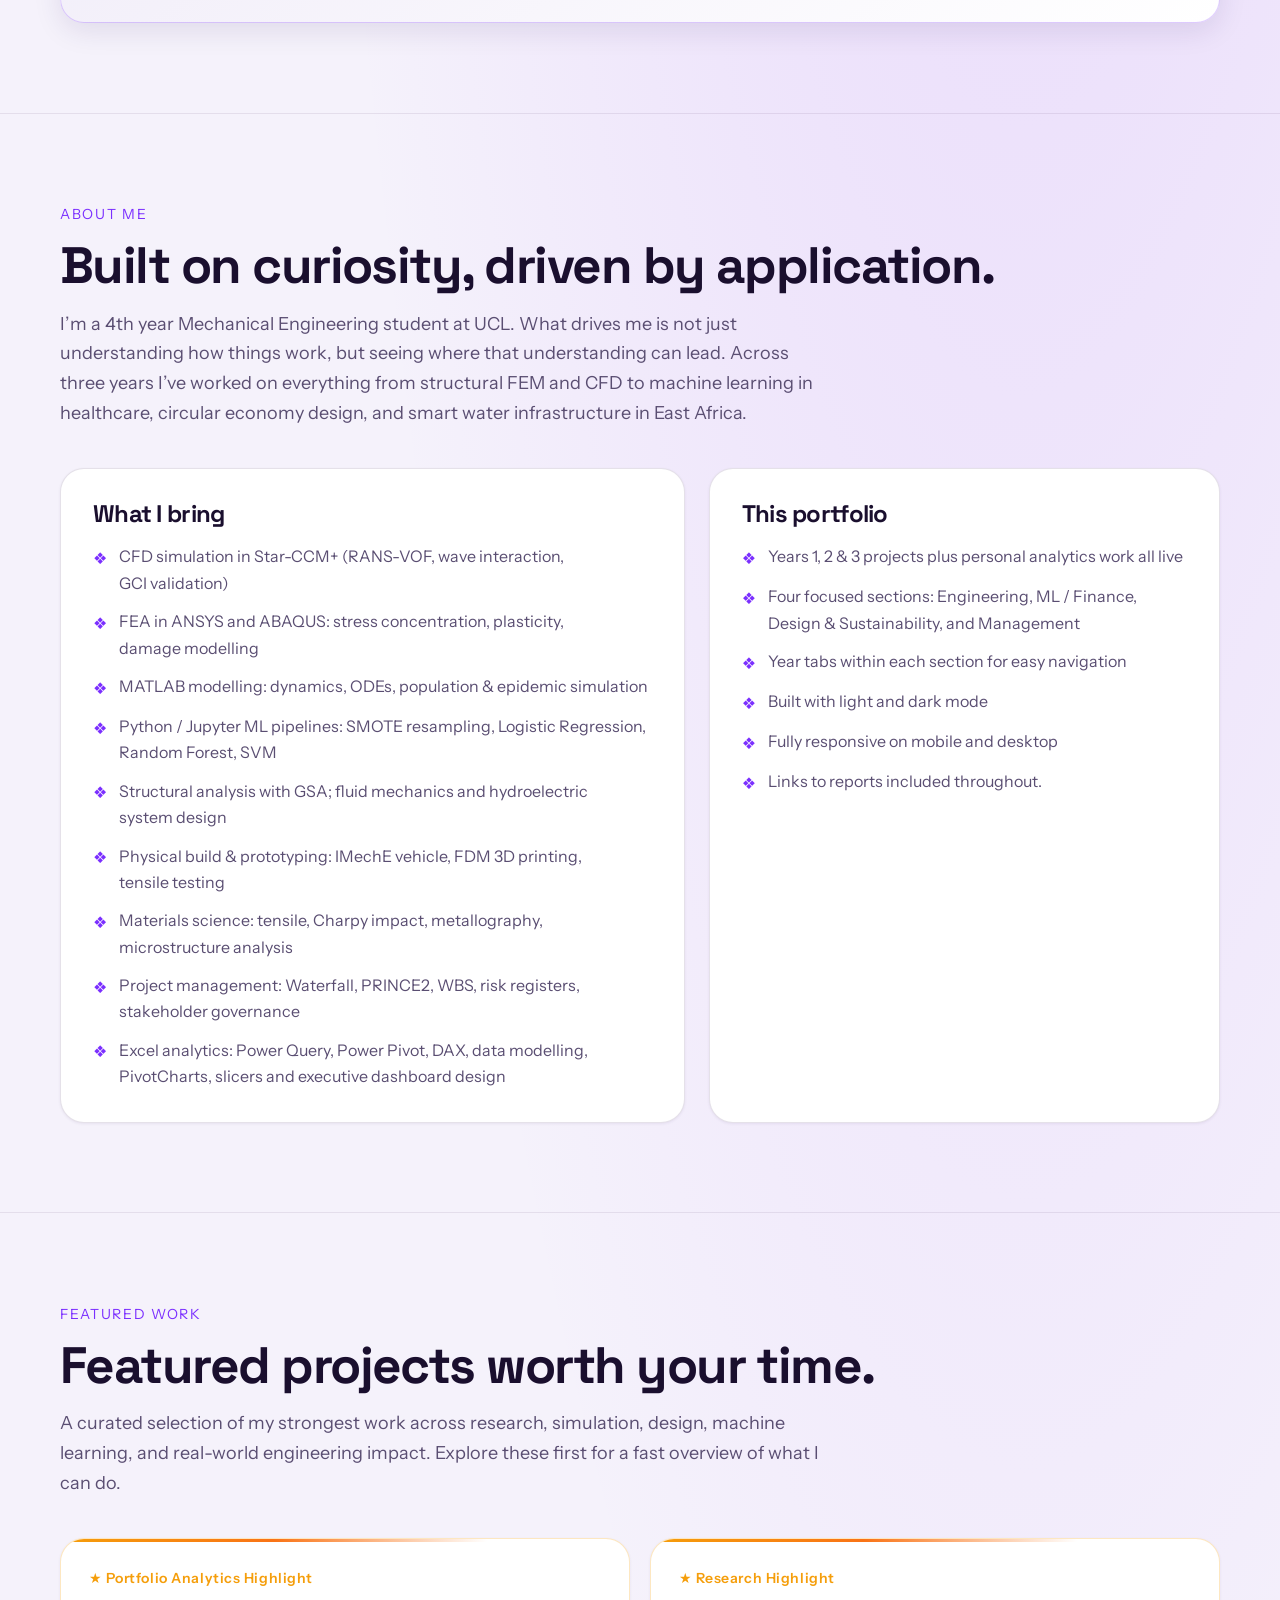
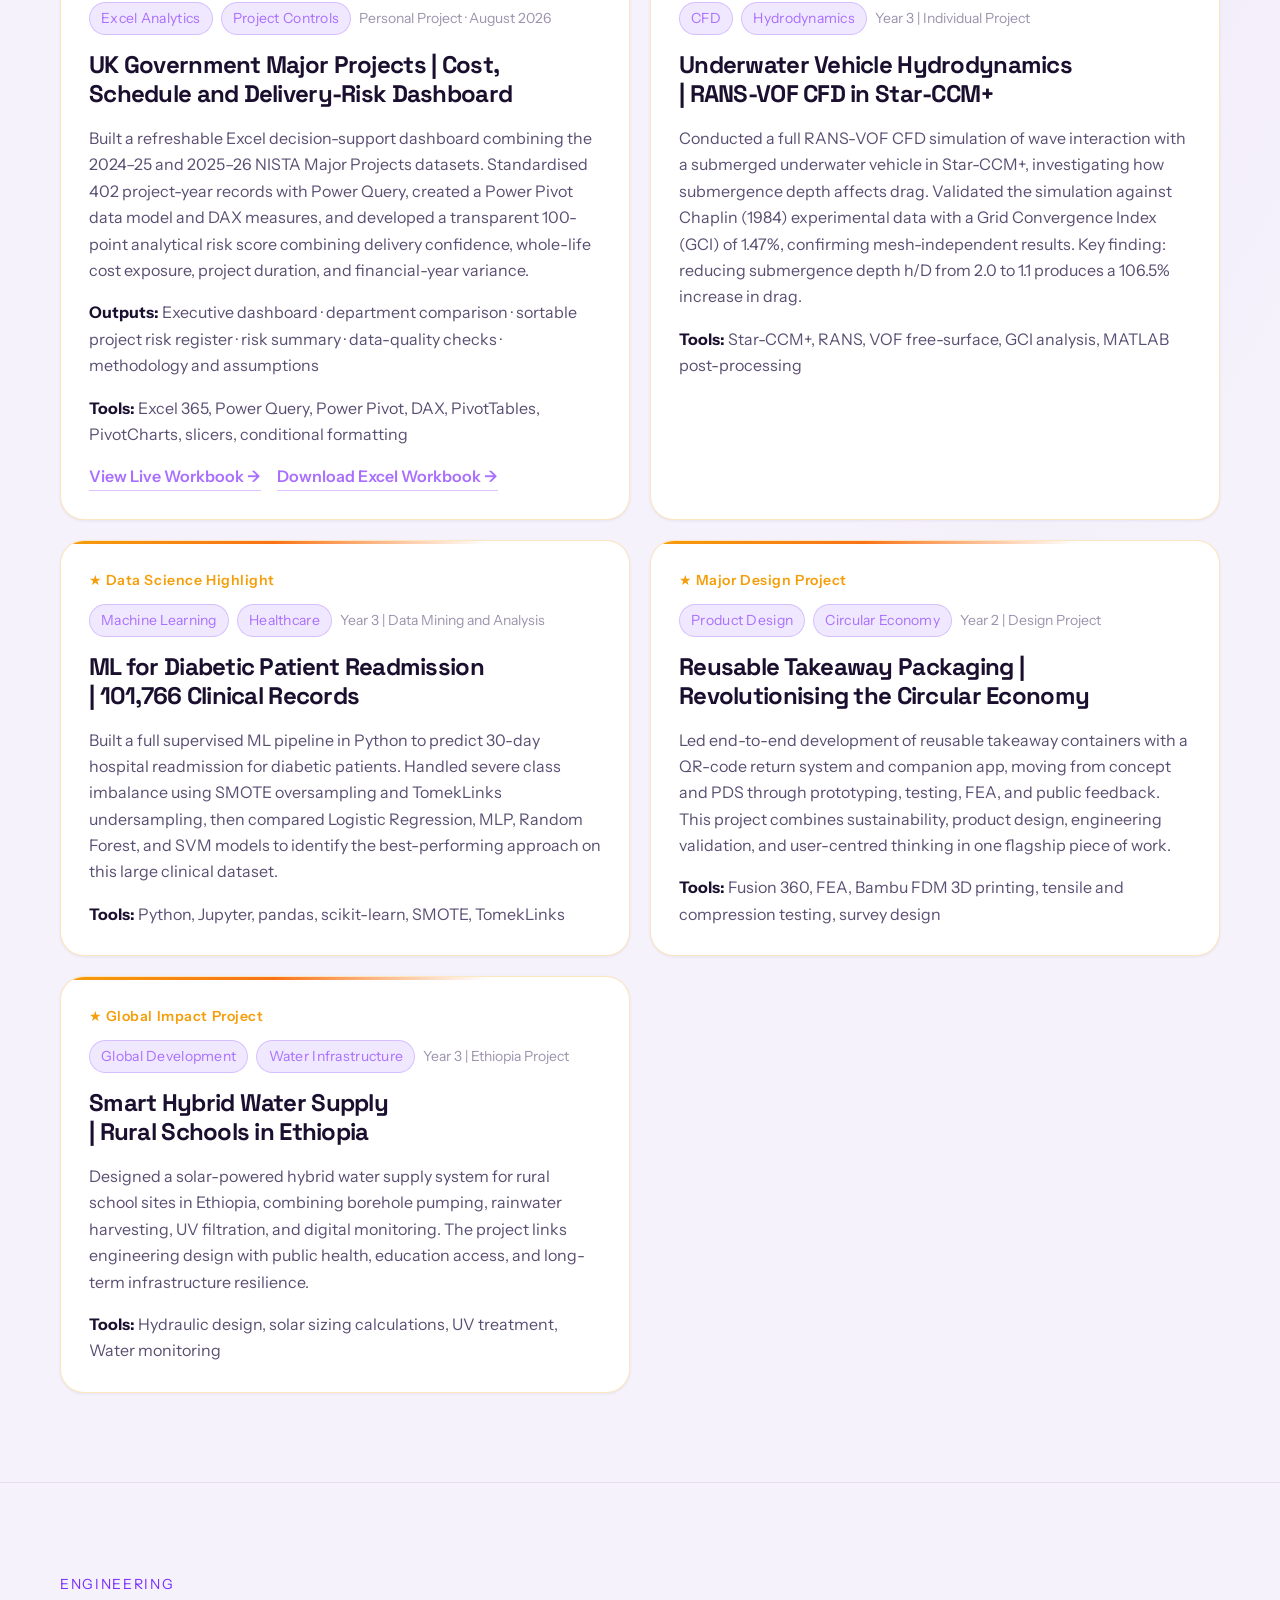
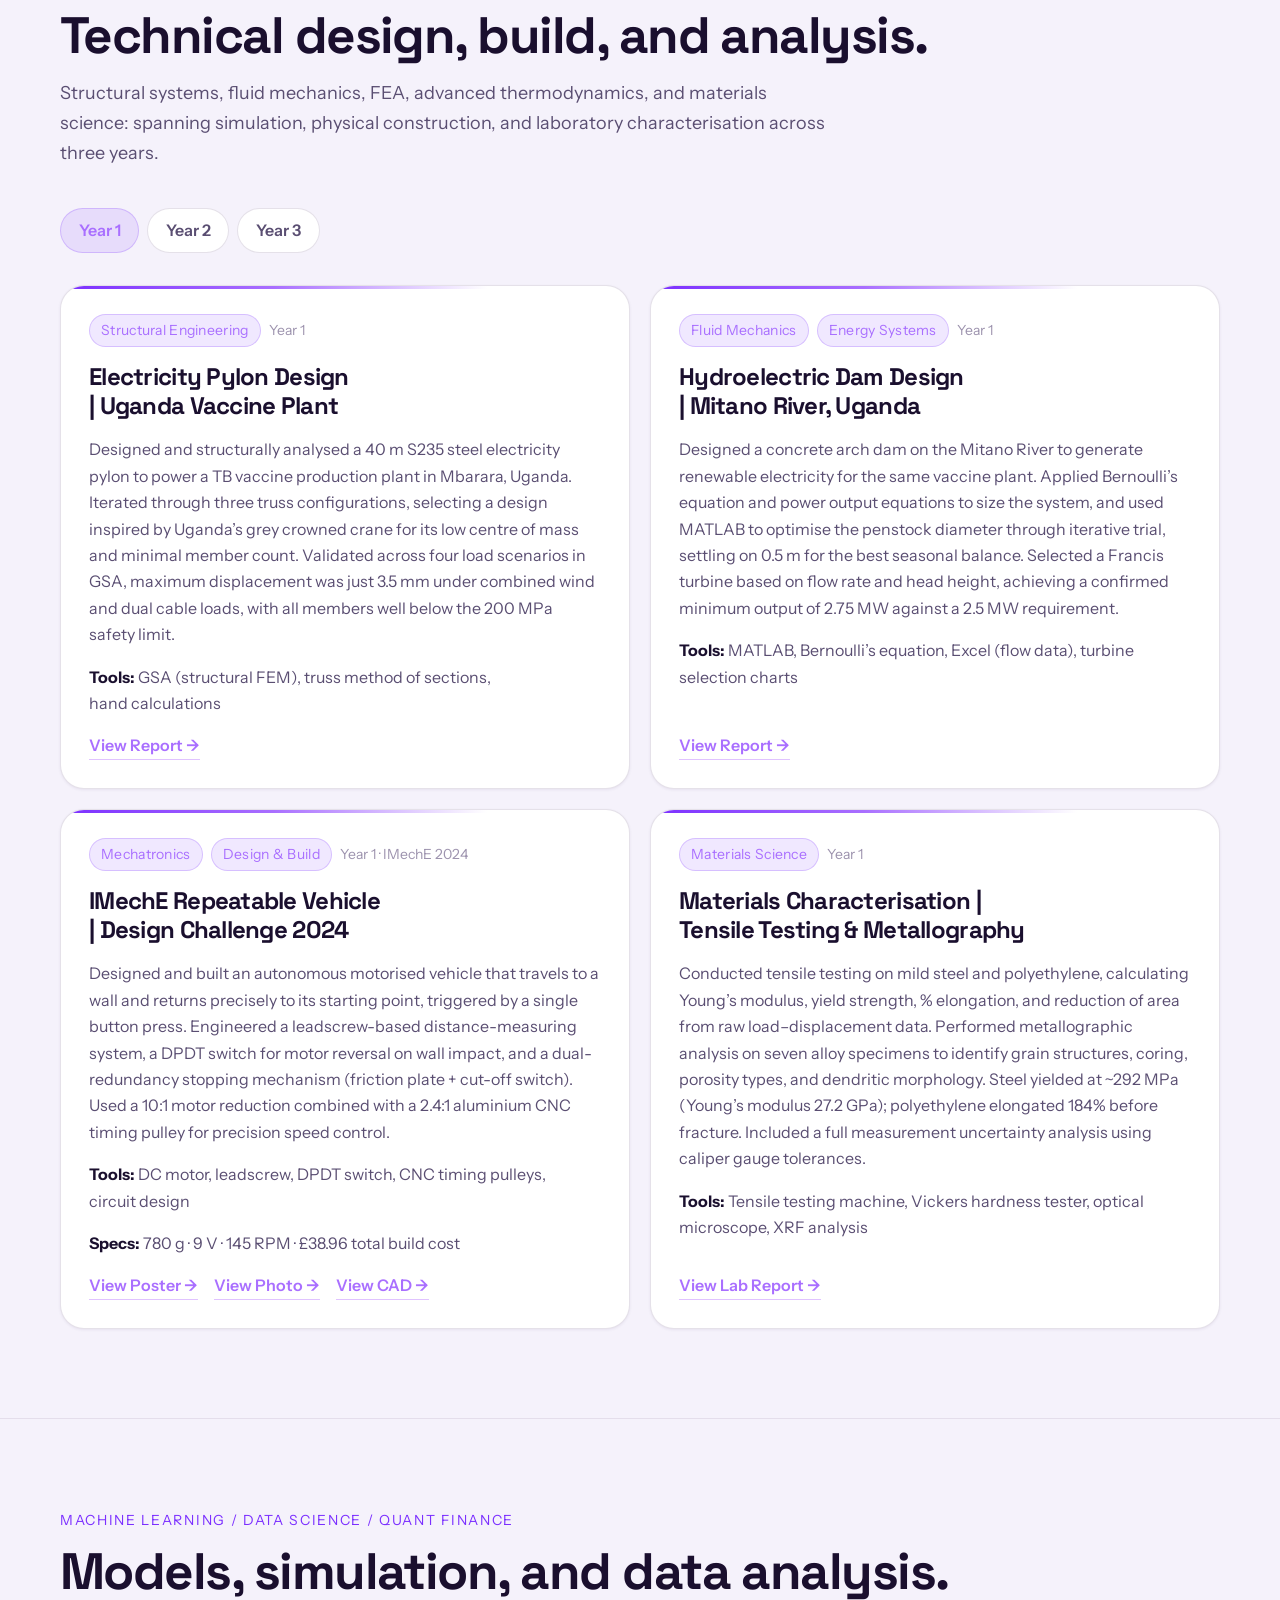
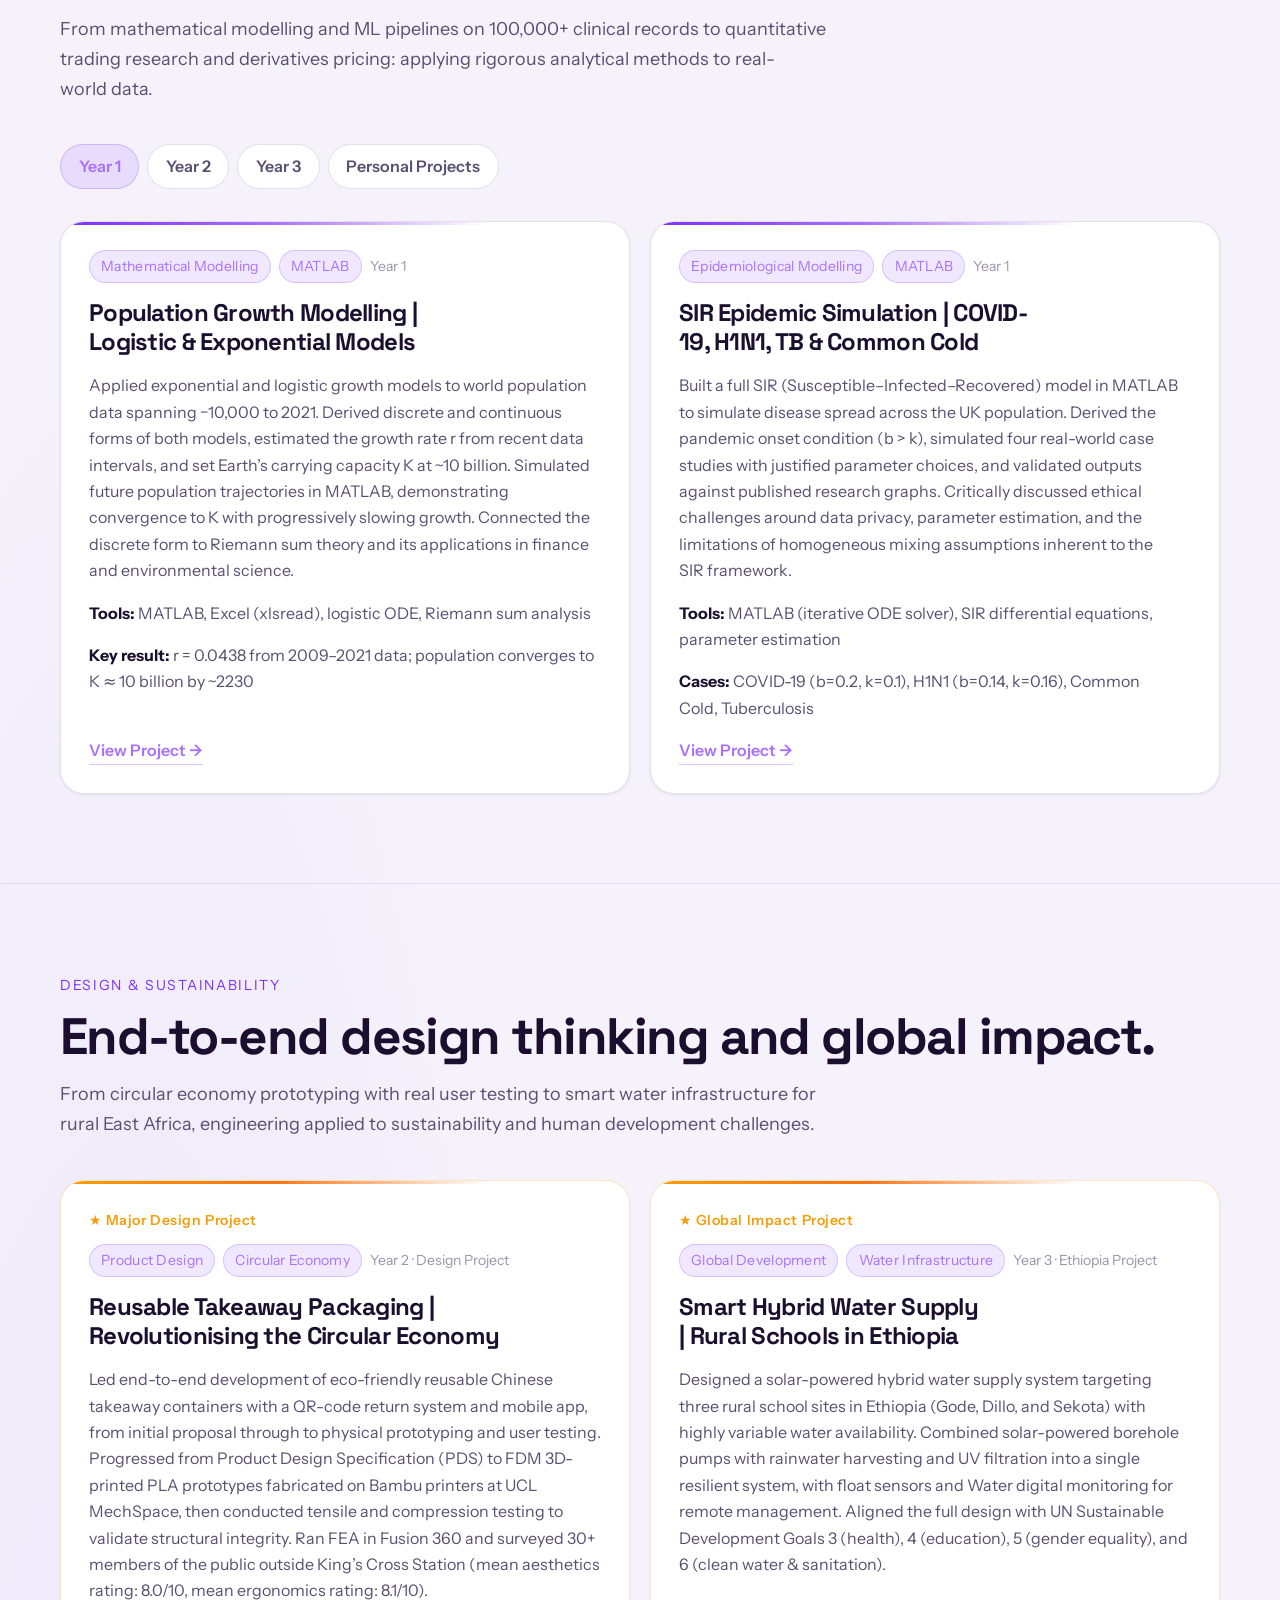
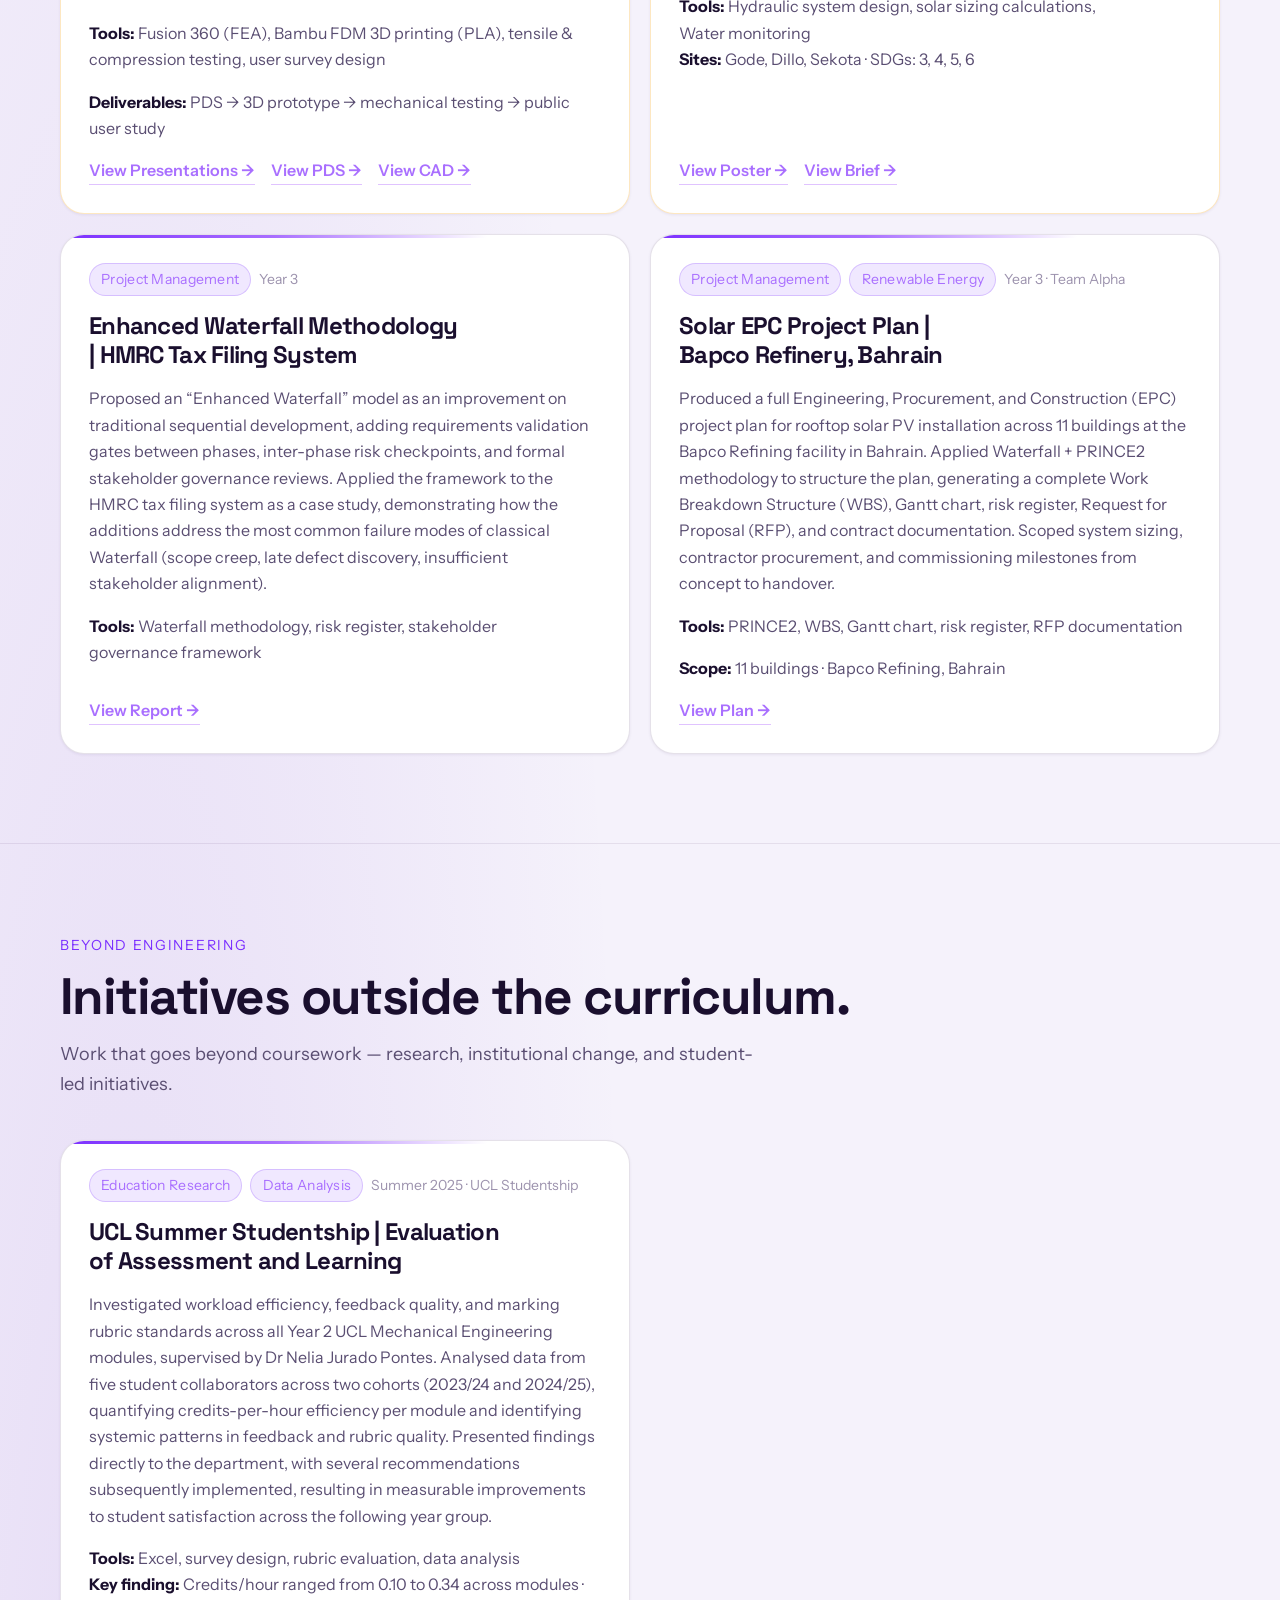
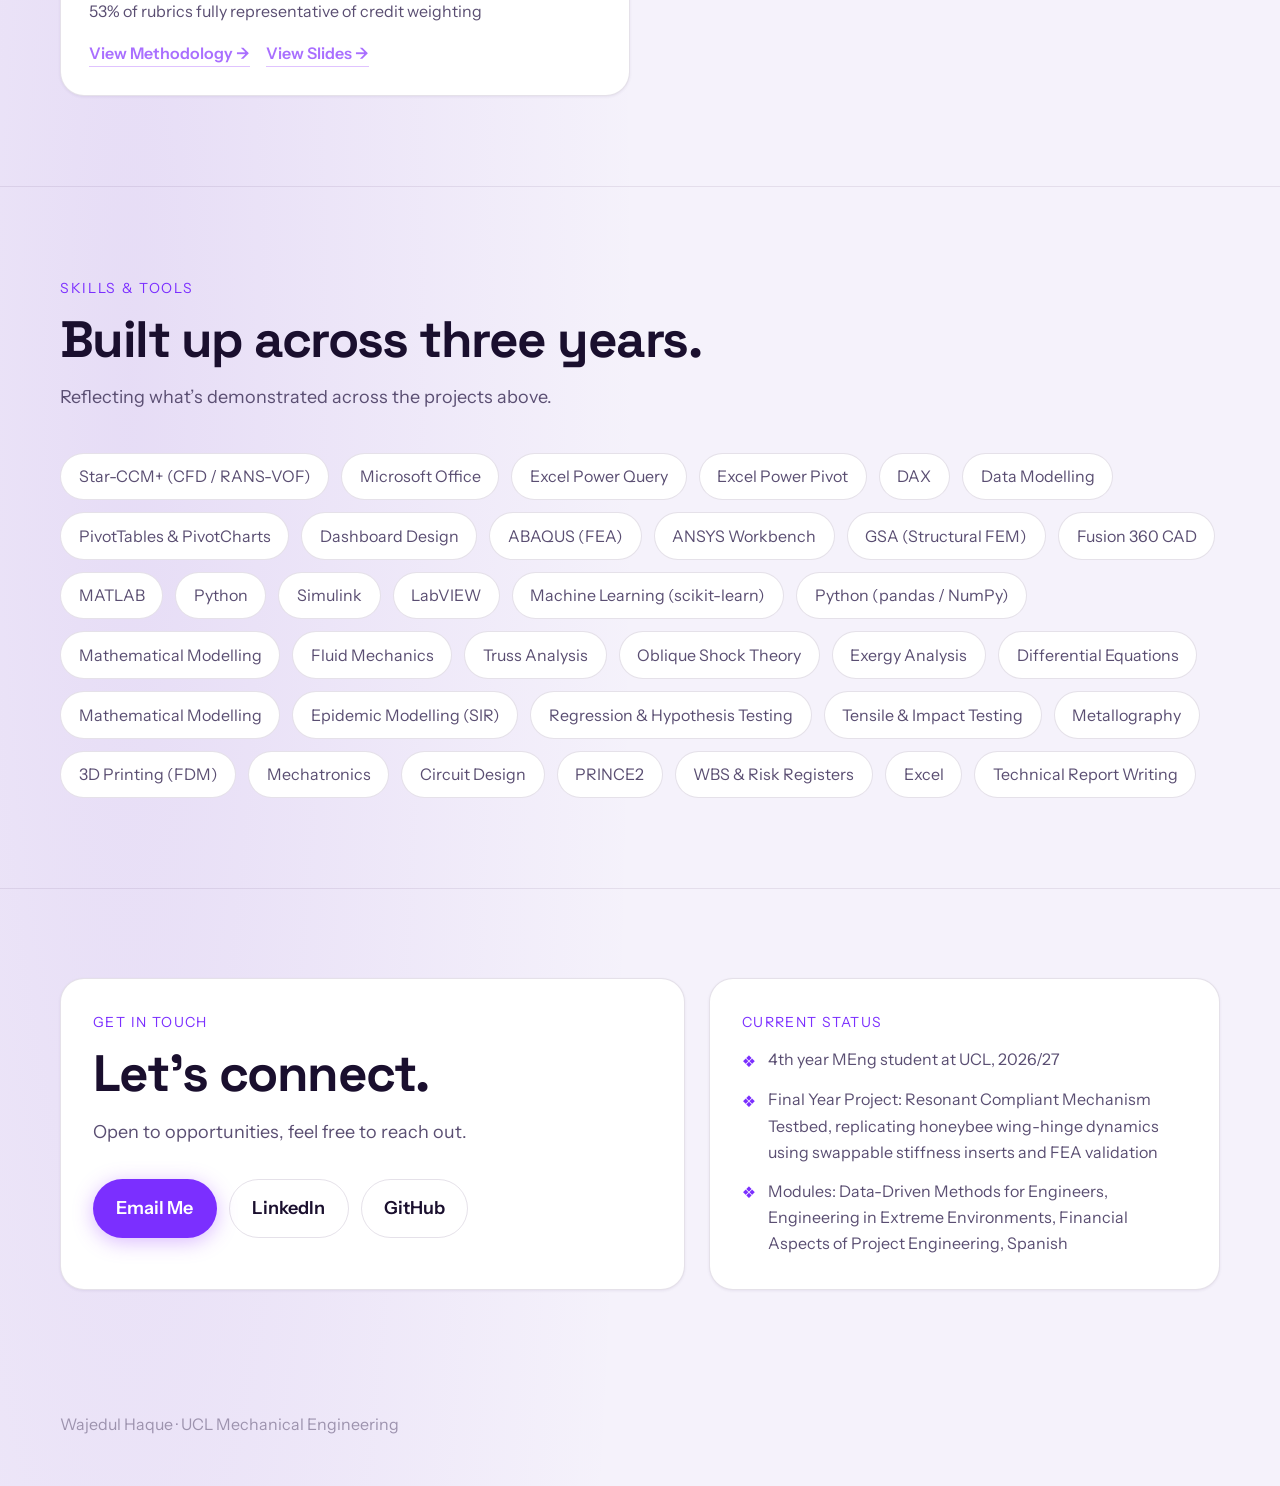
==== commit edbd04e6: "Upgrade Project Explorer search" ====
--- a/index.html
+++ b/index.html
@@ -245,6 +245,7 @@
       Wajedul Haque
     </a>
     <nav class="nav-links" aria-label="Primary">
+      <a href="#project-finder">Explore</a>
       <a href="#about">About</a>
       <a href="#featured-work">Featured</a>
       <a href="#engineering">Engineering</a>
@@ -270,13 +271,13 @@
           I&rsquo;m Wajedul Haque, passionate about learning new things every day and seeing meaningful applications of them. From pylon design and underwater vehicle CFD to ML in healthcare and global development, I bring the same curiosity to every problem.
         </p>
         <div class="cta-row reveal">
-          <a class="btn btn-primary" href="#engineering">View Projects</a>
+          <a class="btn btn-primary" href="#project-finder">Explore Projects</a>
           <a class="btn btn-ghost" href="#contact">Contact Me</a>
         </div>
       </div>
       <aside class="stat-card reveal">
         <span class="card-label">Portfolio Overview</span>
-        <h2 style="font-family:var(--font-display);font-size:var(--text-xl)">Three years.<br>Thirty-four projects.</h2>
+        <h2 style="font-family:var(--font-display);font-size:var(--text-xl)">Three years.<br>Thirty-five projects.</h2>
         <div class="stat-grid">
           <div class="stat"><strong>14</strong><span>Engineering projects | structural, fluids, FEA &amp; advanced thermo.</span></div>
           <div class="stat"><strong>16</strong><span>Data / ML / Quant Finance | Excel dashboards, forecasting, backtesting, pricing, statistical arbitrage &amp; clinical models.</span></div>
@@ -295,32 +296,35 @@
       <div class="finder-panel reveal">
         <div class="finder-top">
           <div class="finder-copy">
-            <span class="sec-tag">Recruiter Project Finder</span>
-            <h2>Find the work most relevant to you.</h2>
-            <p>Search across the full portfolio by industry, skill, software, method or project type, or start with one of the field filters below.</p>
+            <span class="sec-tag">Project Explorer</span>
+            <h2>Explore projects by field, skill or method.</h2>
+            <p>Search by industry, discipline, software or technique. Results are ranked using project-specific metadata so the strongest matches appear first.</p>
           </div>
         </div>
         <div class="finder-search">
           <div class="finder-input-wrap">
             <svg width="20" height="20" viewBox="0 0 24 24" fill="none" stroke="currentColor" stroke-width="2" aria-hidden="true"><circle cx="11" cy="11" r="8"/><path d="m21 21-4.35-4.35"/></svg>
-            <input class="finder-input" data-finder-input type="search" autocomplete="off" placeholder="Try: DCF, CFD, Python, Excel, aerospace, water, machine learning..." aria-label="Search portfolio projects">
+            <input class="finder-input" data-finder-input type="search" autocomplete="off" placeholder="Try: aerospace + Excel, CFD, Power Query, predictive maintenance, DCF..." aria-label="Search portfolio projects">
           </div>
           <button class="finder-clear" type="button" data-finder-clear>Clear</button>
         </div>
         <div class="finder-chips" aria-label="Project field filters">
-          <button class="finder-chip" type="button" data-finder-filter data-keywords="finance financial valuation dcf trading options backtesting pairs quant portfolio investor">Quant / Finance</button>
-          <button class="finder-chip" type="button" data-finder-filter data-keywords="machine learning data analytics statistics regression python jupyter prediction forecasting">Data / ML</button>
-          <button class="finder-chip" type="button" data-finder-filter data-keywords="cfd fea abaqus ansys star-ccm structural mechanics dynamics aerofoil hydrodynamics supersonic turbine materials">Mechanical / Simulation</button>
-          <button class="finder-chip" type="button" data-finder-filter data-keywords="energy solar battery hydroelectric water infrastructure transport government fuel cell renewable">Energy / Infrastructure</button>
-          <button class="finder-chip" type="button" data-finder-filter data-keywords="project management prince2 waterfall risk register stakeholder wbs governance operations">Project / Operations</button>
-          <button class="finder-chip" type="button" data-finder-filter data-keywords="sustainability circular economy design product global development environment lca reusable">Sustainability / Design</button>
+          <button class="finder-chip" type="button" data-finder-filter data-category="engineering-simulation">Mechanical / Simulation</button>
+          <button class="finder-chip" type="button" data-finder-filter data-category="aerospace-fluids">Aerospace / Fluids</button>
+          <button class="finder-chip" type="button" data-finder-filter data-category="structural-materials">Structures / Materials</button>
+          <button class="finder-chip" type="button" data-finder-filter data-category="data-ml">Data / ML</button>
+          <button class="finder-chip" type="button" data-finder-filter data-category="quant-finance">Quant / Finance</button>
+          <button class="finder-chip" type="button" data-finder-filter data-category="excel-analytics">Excel / Analytics</button>
+          <button class="finder-chip" type="button" data-finder-filter data-category="energy-infrastructure">Energy / Infrastructure</button>
+          <button class="finder-chip" type="button" data-finder-filter data-category="project-management">Project Management</button>
+          <button class="finder-chip" type="button" data-finder-filter data-category="design-sustainability">Design / Sustainability</button>
         </div>
         <div class="finder-status">
           <span data-finder-count aria-live="polite">Search the portfolio or choose a field.</span>
-          <span class="finder-hint">Search checks project titles, tags, descriptions, tools and outputs.</span>
+          <span class="finder-hint">Search uses curated project disciplines, industries, methods and tools.</span>
         </div>
         <div class="project-grid finder-results" data-finder-results></div>
-        <div class="finder-empty" data-finder-empty>No matching projects yet. Try a broader term such as “Excel”, “Python”, “FEA”, “finance” or “sustainability”.</div>
+        <div class="finder-empty" data-finder-empty>No strong matches found. Try a broader field, tool or method such as “Excel”, “Python”, “FEA”, “finance” or “sustainability”.</div>
       </div>
     </div>
   </section>
@@ -1172,74 +1176,7 @@
   configureWorkbookLinks("[data-workbook-view]", workbookLinks.viewUrl, "Live Workbook Link Pending");
   configureWorkbookLinks("[data-workbook-download]", workbookLinks.downloadUrl, "Download Link Pending");
 
-  // Recruiter project finder
-  var finder=document.querySelector('[data-project-finder]');
-  if(finder){
-    var finderInput=finder.querySelector('[data-finder-input]');
-    var finderResults=finder.querySelector('[data-finder-results]');
-    var finderCount=finder.querySelector('[data-finder-count]');
-    var finderEmpty=finder.querySelector('[data-finder-empty]');
-    var finderClear=finder.querySelector('[data-finder-clear]');
-    var finderFilters=Array.from(finder.querySelectorAll('[data-finder-filter]'));
-    var sourceCards=Array.from(document.querySelectorAll('article.pcard')).filter(function(card){return !card.closest('#project-finder');});
-    var projectIndex=sourceCards.map(function(card){
-      return {card:card,text:(card.textContent||'').toLowerCase().replace(/\s+/g,' ').trim()};
-    });
-    var activeFilter=null;
-
-    function renderFinder(){
-      var query=(finderInput.value||'').toLowerCase().trim();
-      var terms=query.split(/\s+/).filter(Boolean);
-      var filterWords=activeFilter ? activeFilter.getAttribute('data-keywords').toLowerCase().split(/\s+/).filter(Boolean) : [];
-      finderResults.innerHTML='';
-
-      if(!terms.length && !filterWords.length){
-        finderCount.textContent='Search the portfolio or choose a field.';
-        finderEmpty.classList.remove('show');
-        return;
-      }
-
-      var matches=projectIndex.filter(function(item){
-        var text=item.text;
-        var queryMatch=terms.every(function(term){return text.indexOf(term)!==-1;});
-        var filterMatch=!filterWords.length || filterWords.some(function(word){return text.indexOf(word)!==-1;});
-        return queryMatch && filterMatch;
-      });
-
-      matches.forEach(function(item){
-        var clone=item.card.cloneNode(true);
-        clone.classList.remove('reveal');
-        clone.classList.add('vis','finder-result');
-        clone.style.transitionDelay='0ms';
-        finderResults.appendChild(clone);
-      });
-
-      finderCount.textContent=matches.length + (matches.length===1 ? ' matching project' : ' matching projects');
-      finderEmpty.classList.toggle('show',matches.length===0);
-    }
-
-    finderInput.addEventListener('input',renderFinder);
-    finderFilters.forEach(function(filter){
-      filter.addEventListener('click',function(){
-        if(activeFilter===filter){
-          filter.classList.remove('active');
-          activeFilter=null;
-        }else{
-          finderFilters.forEach(function(f){f.classList.remove('active');});
-          filter.classList.add('active');
-          activeFilter=filter;
-        }
-        renderFinder();
-      });
-    });
-    finderClear.addEventListener('click',function(){
-      finderInput.value='';
-      finderFilters.forEach(function(f){f.classList.remove('active');});
-      activeFilter=null;
-      renderFinder();
-      finderInput.focus();
-    });
-  }
+  // Project Explorer search is implemented in project-search.js.
 
   // Theme toggle
   var btn=document.querySelector("[data-theme-toggle]");
@@ -1286,5 +1223,6 @@
   });
 })();
 </script>
+<script src="/project-search.js"></script>
 </body>
 </html>
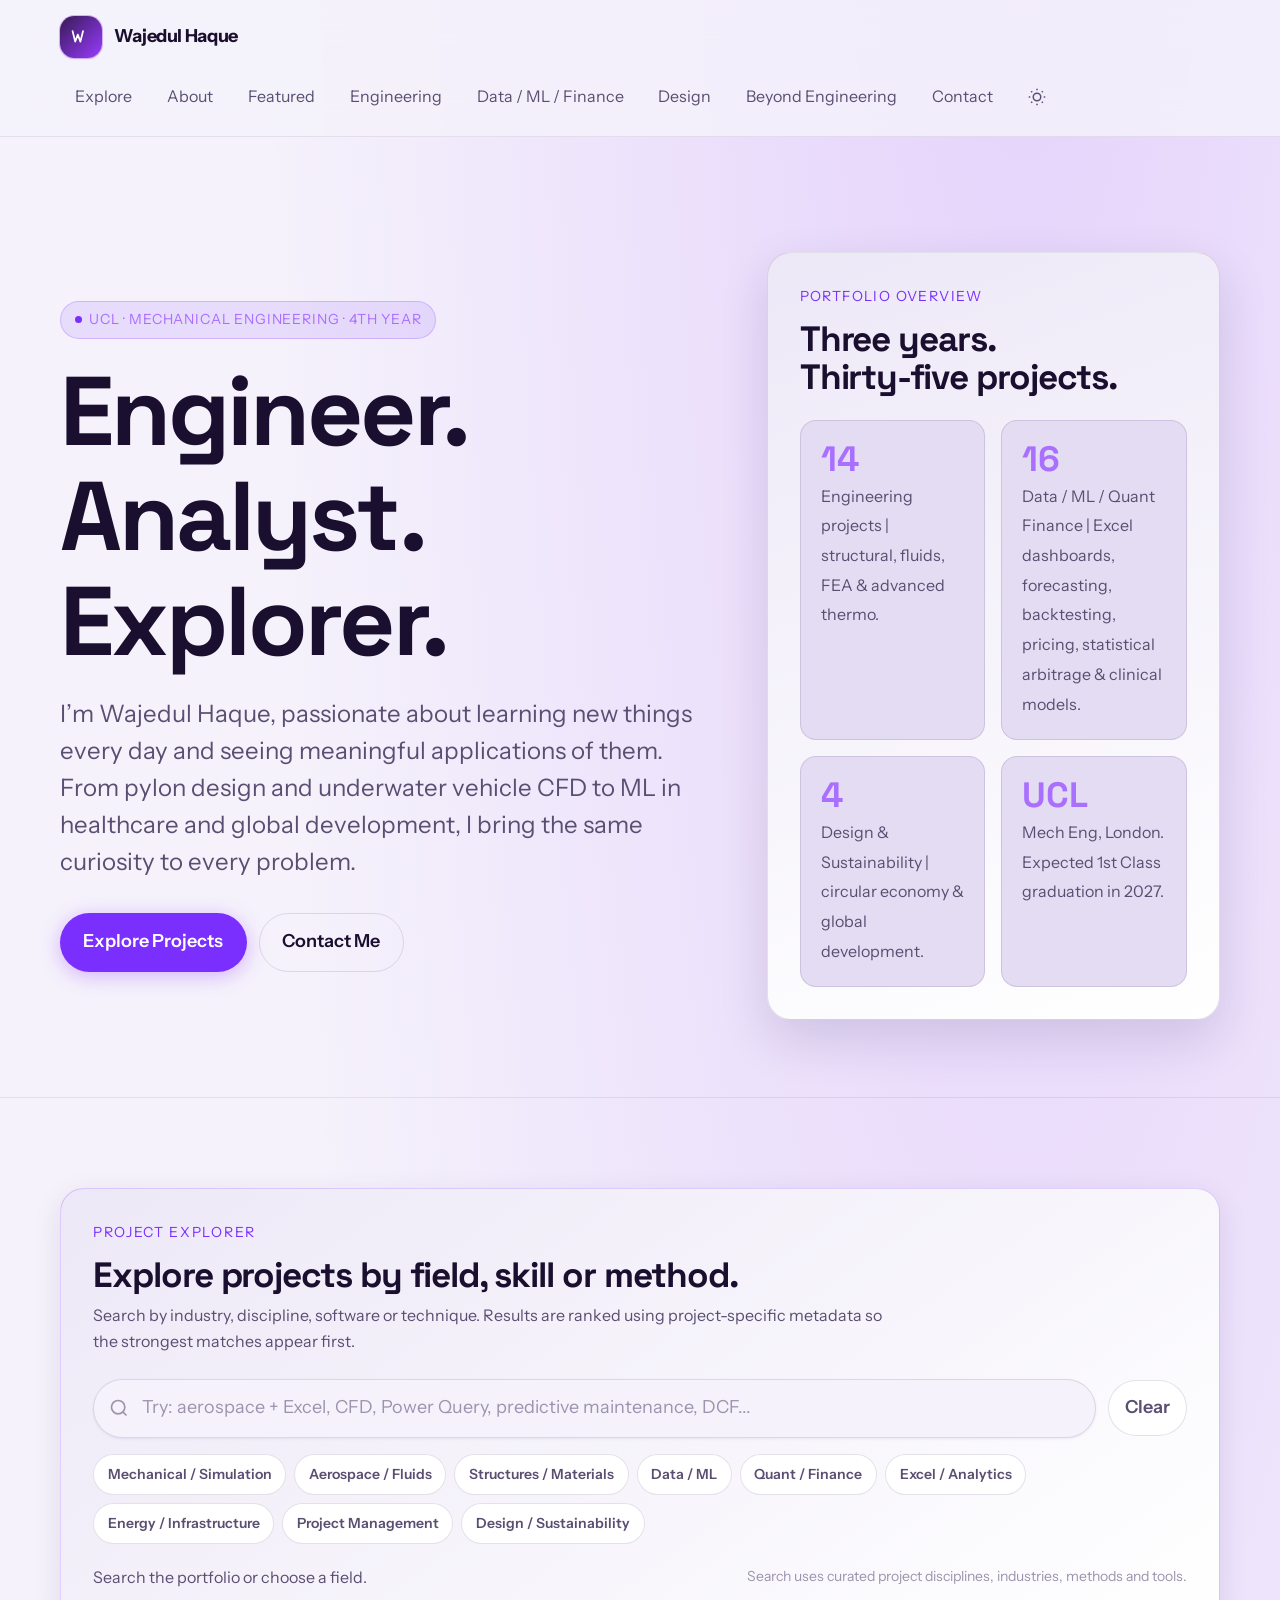
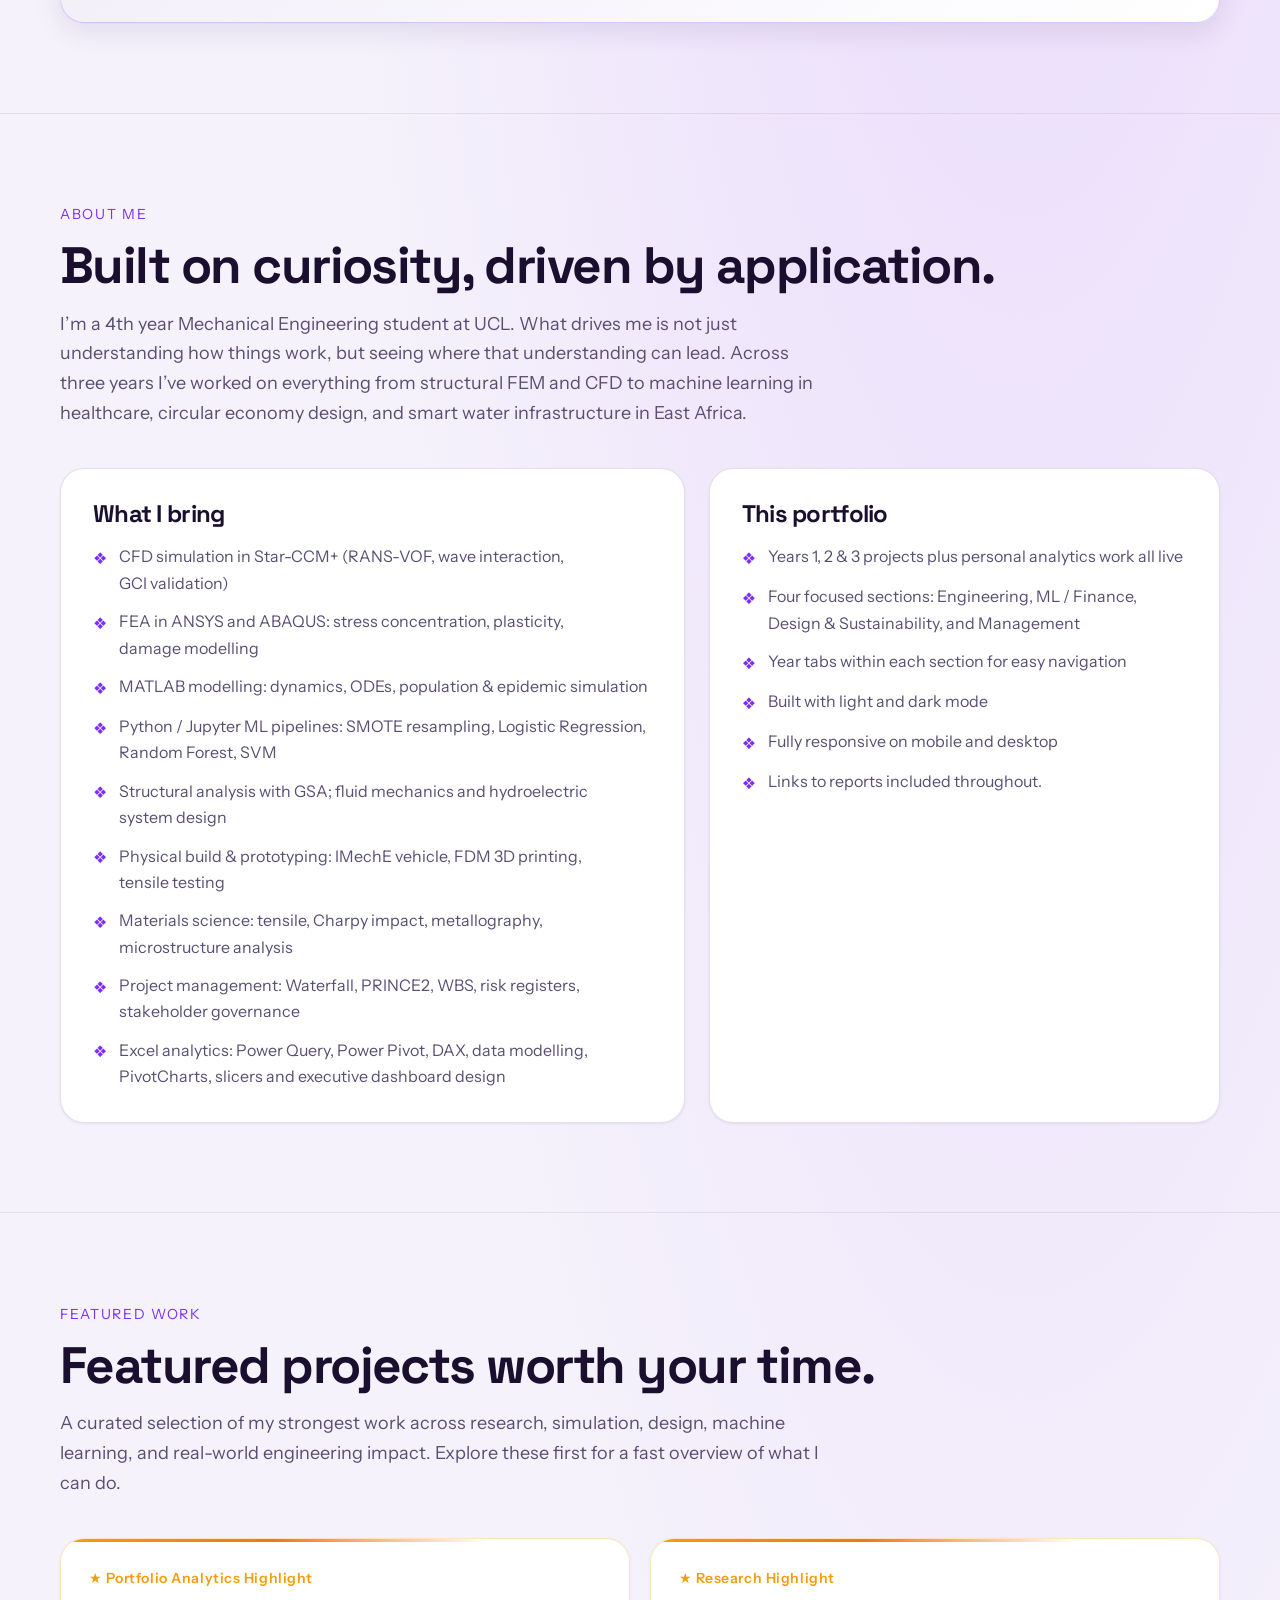
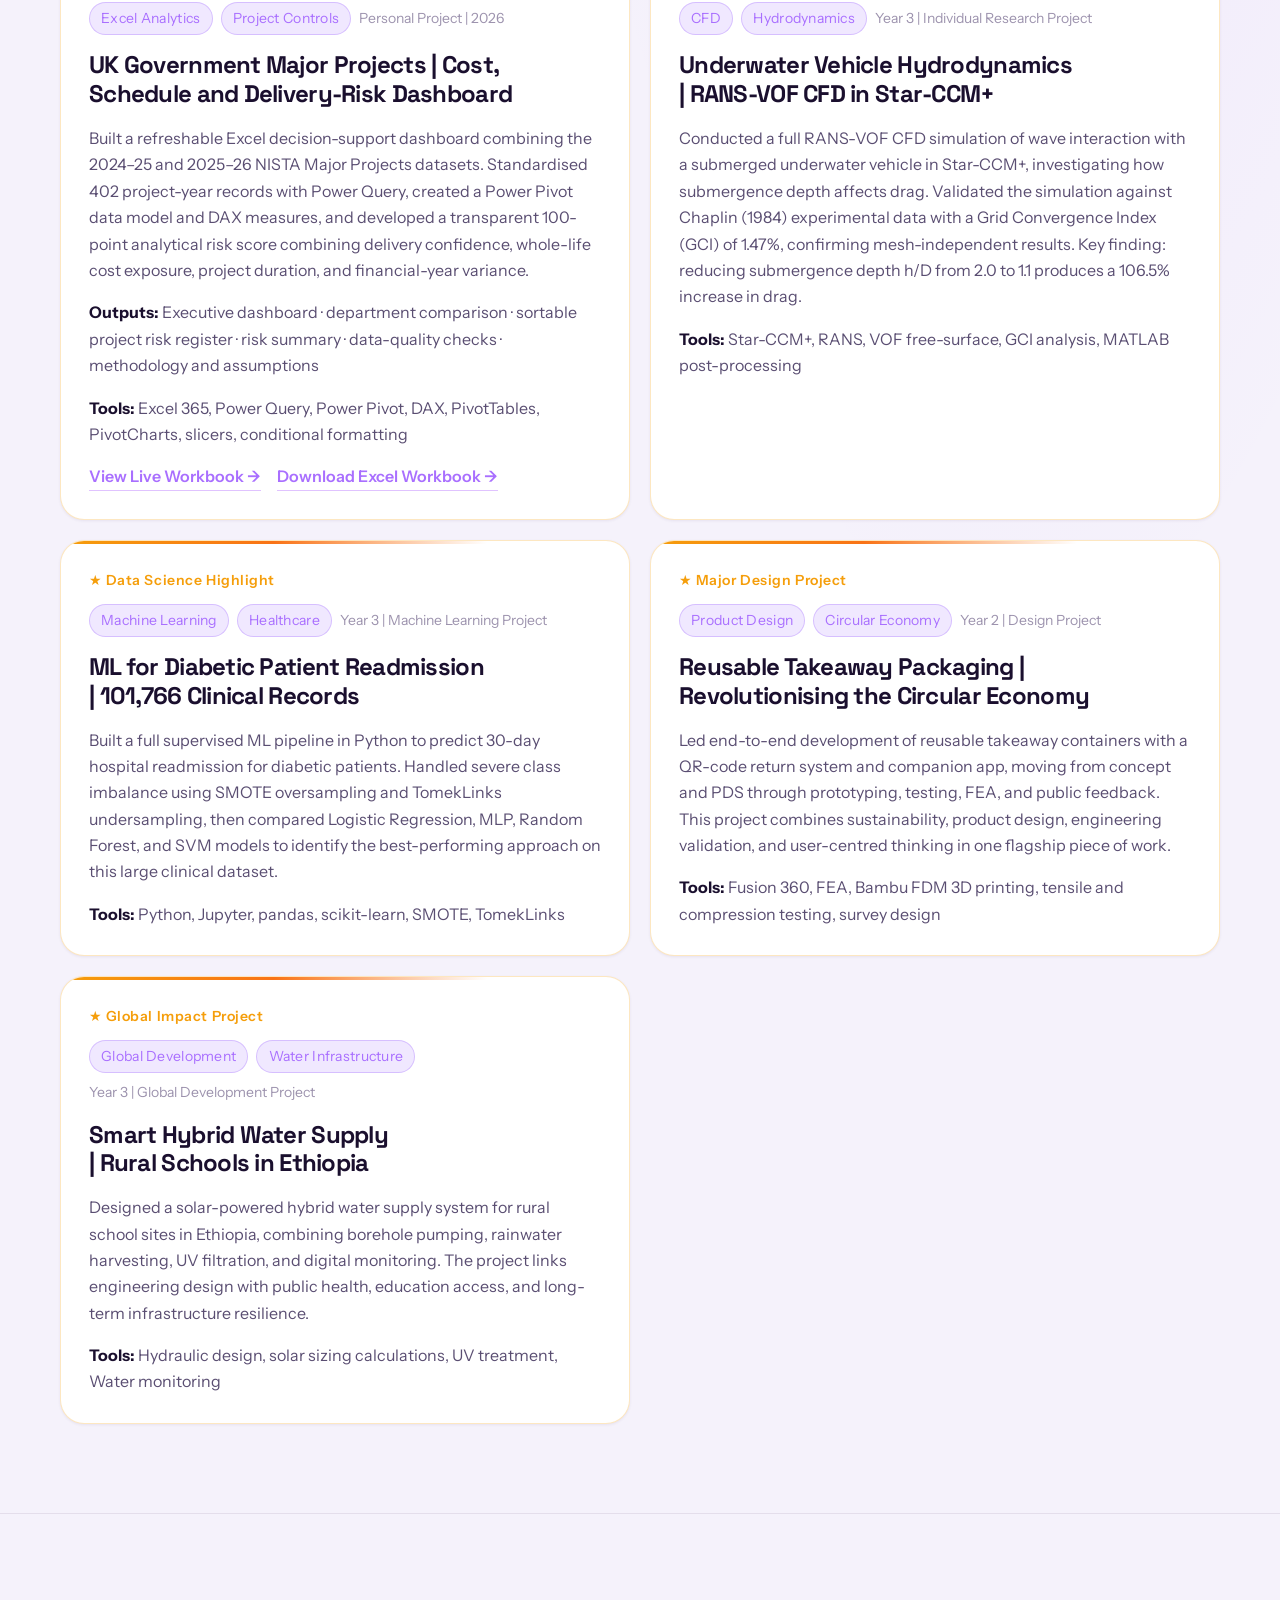
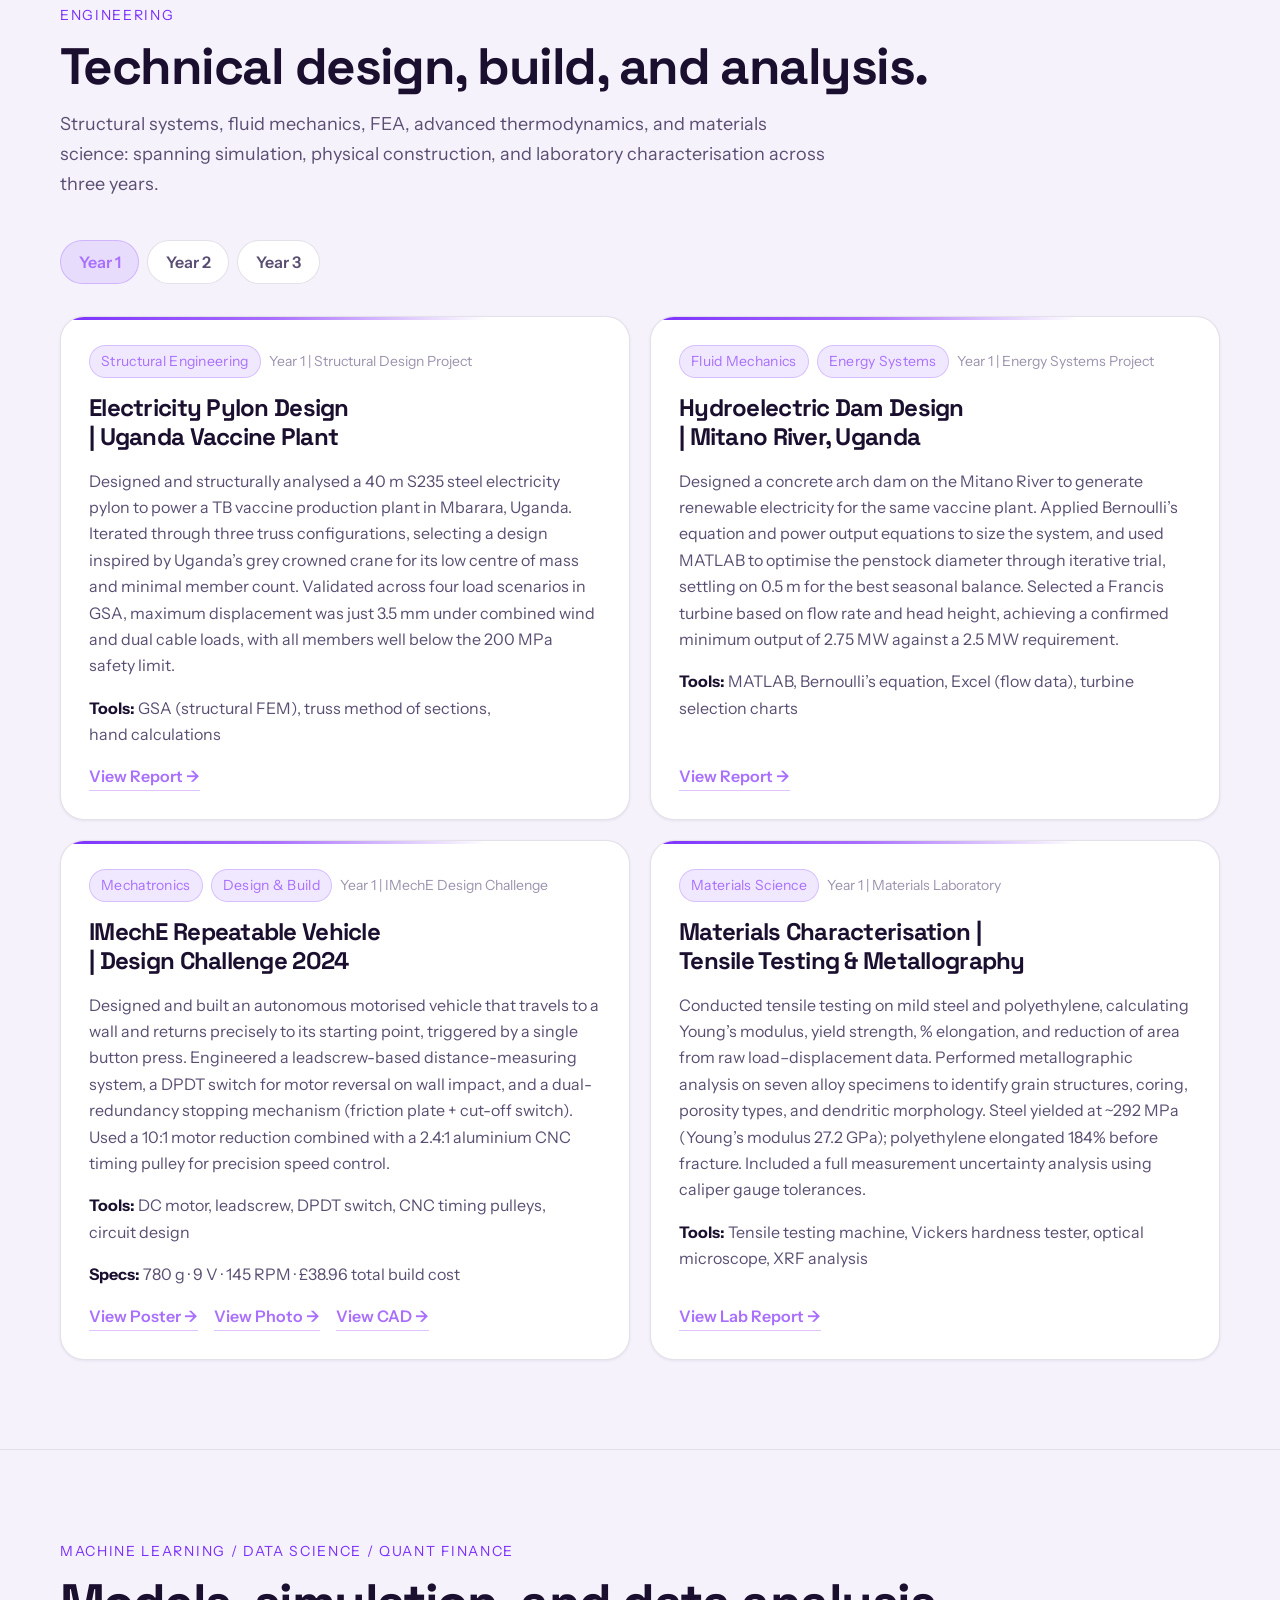
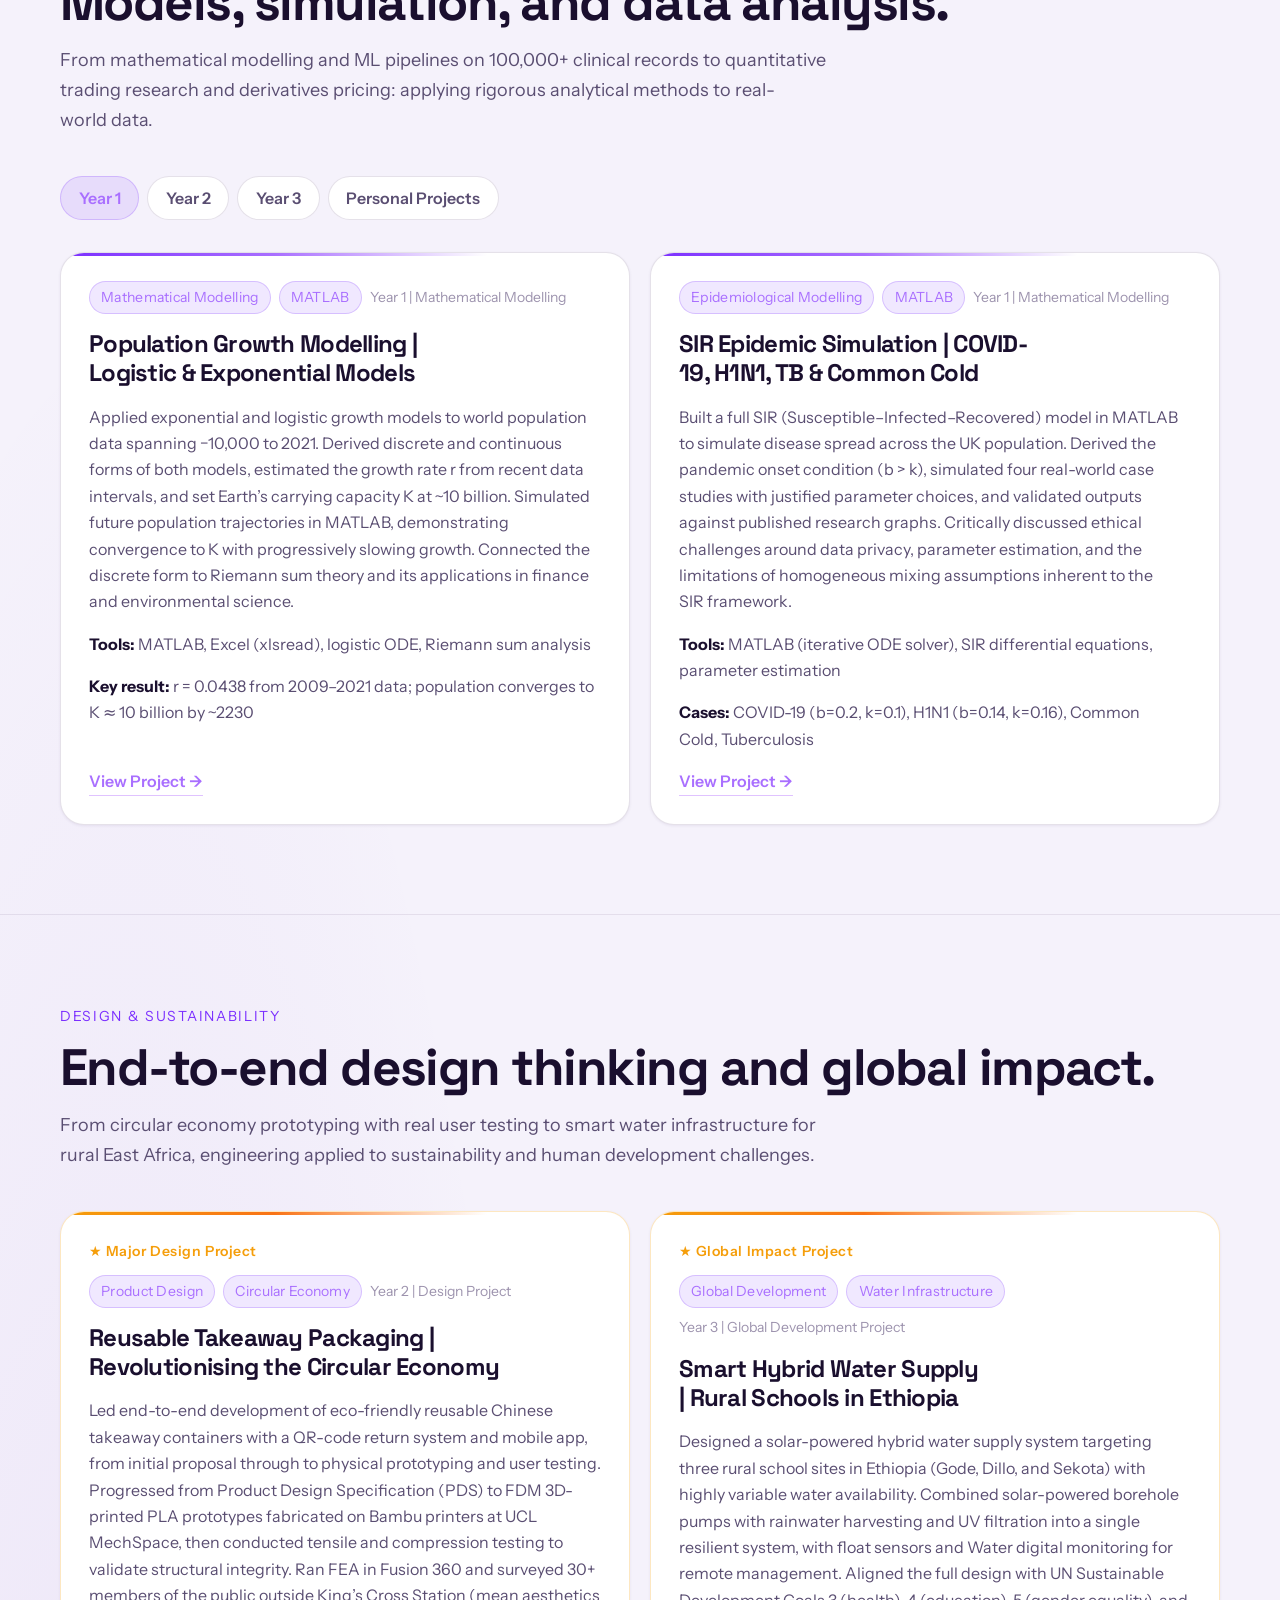
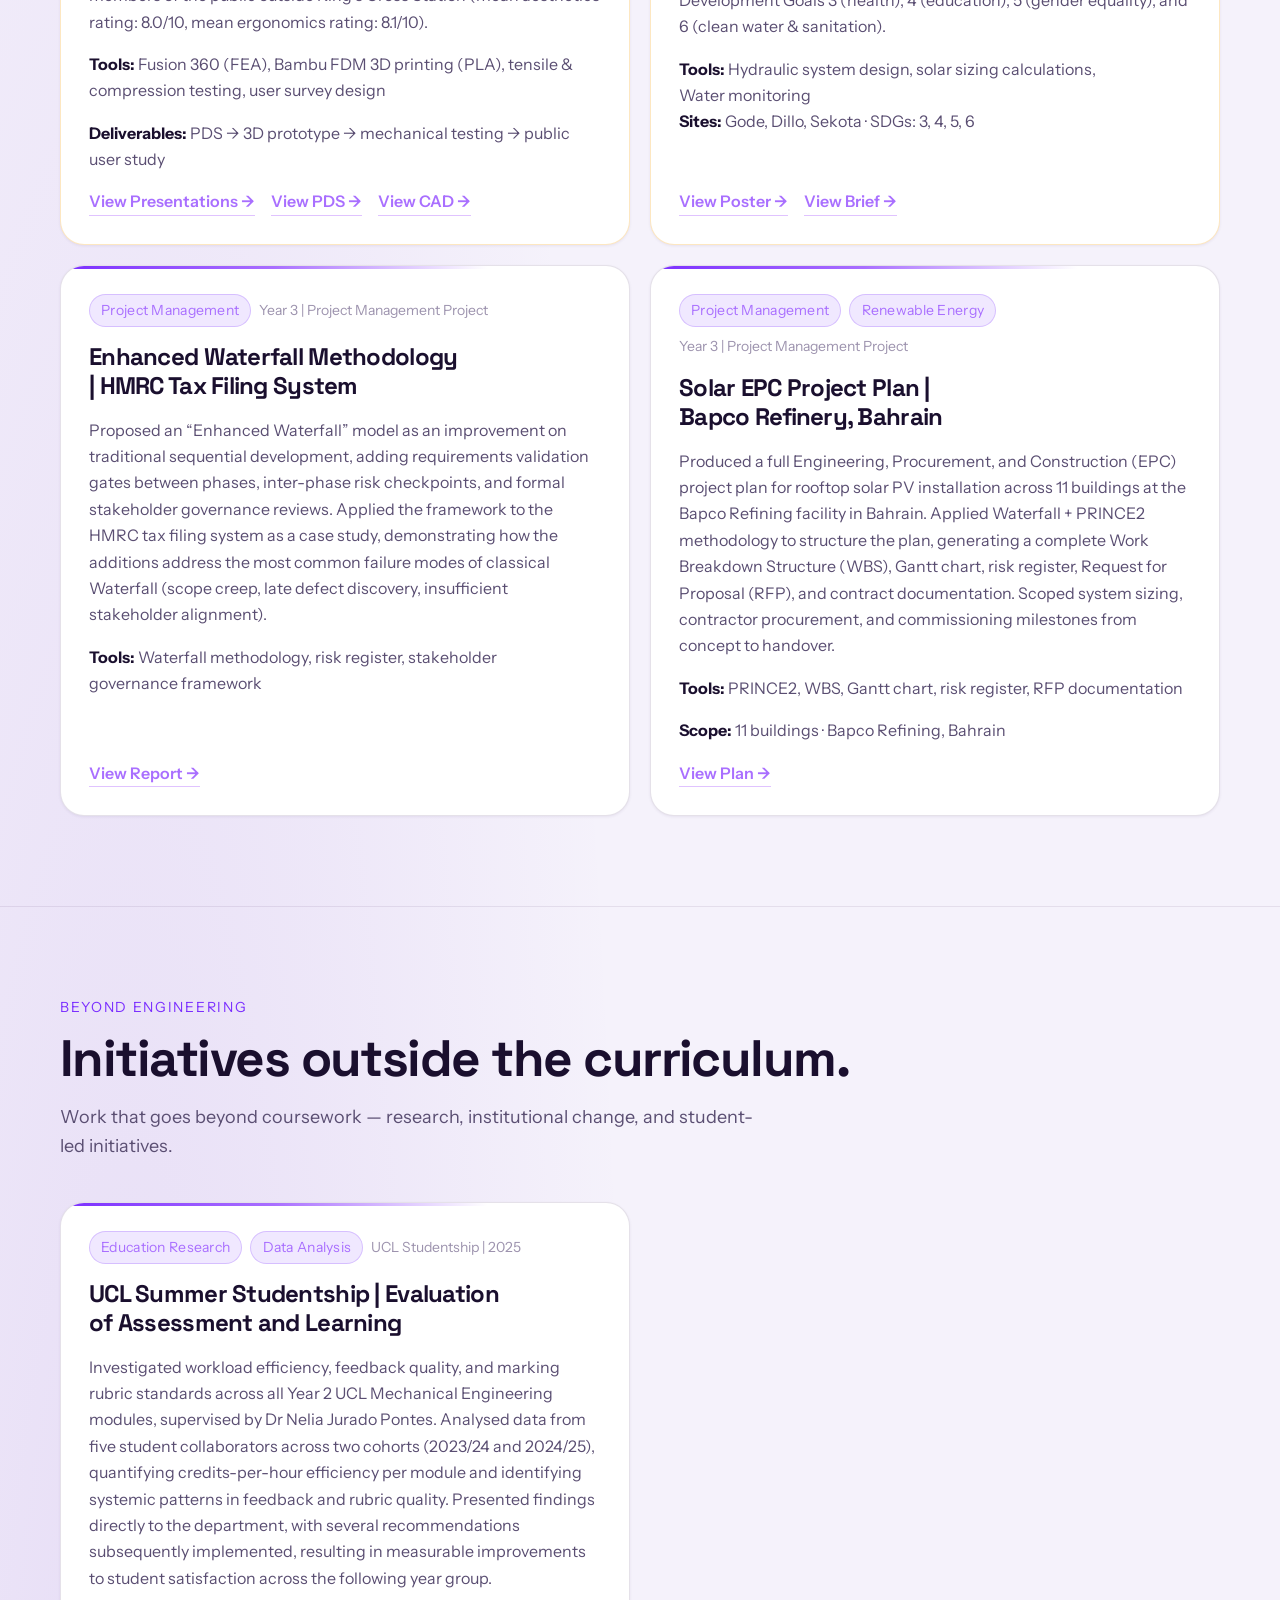
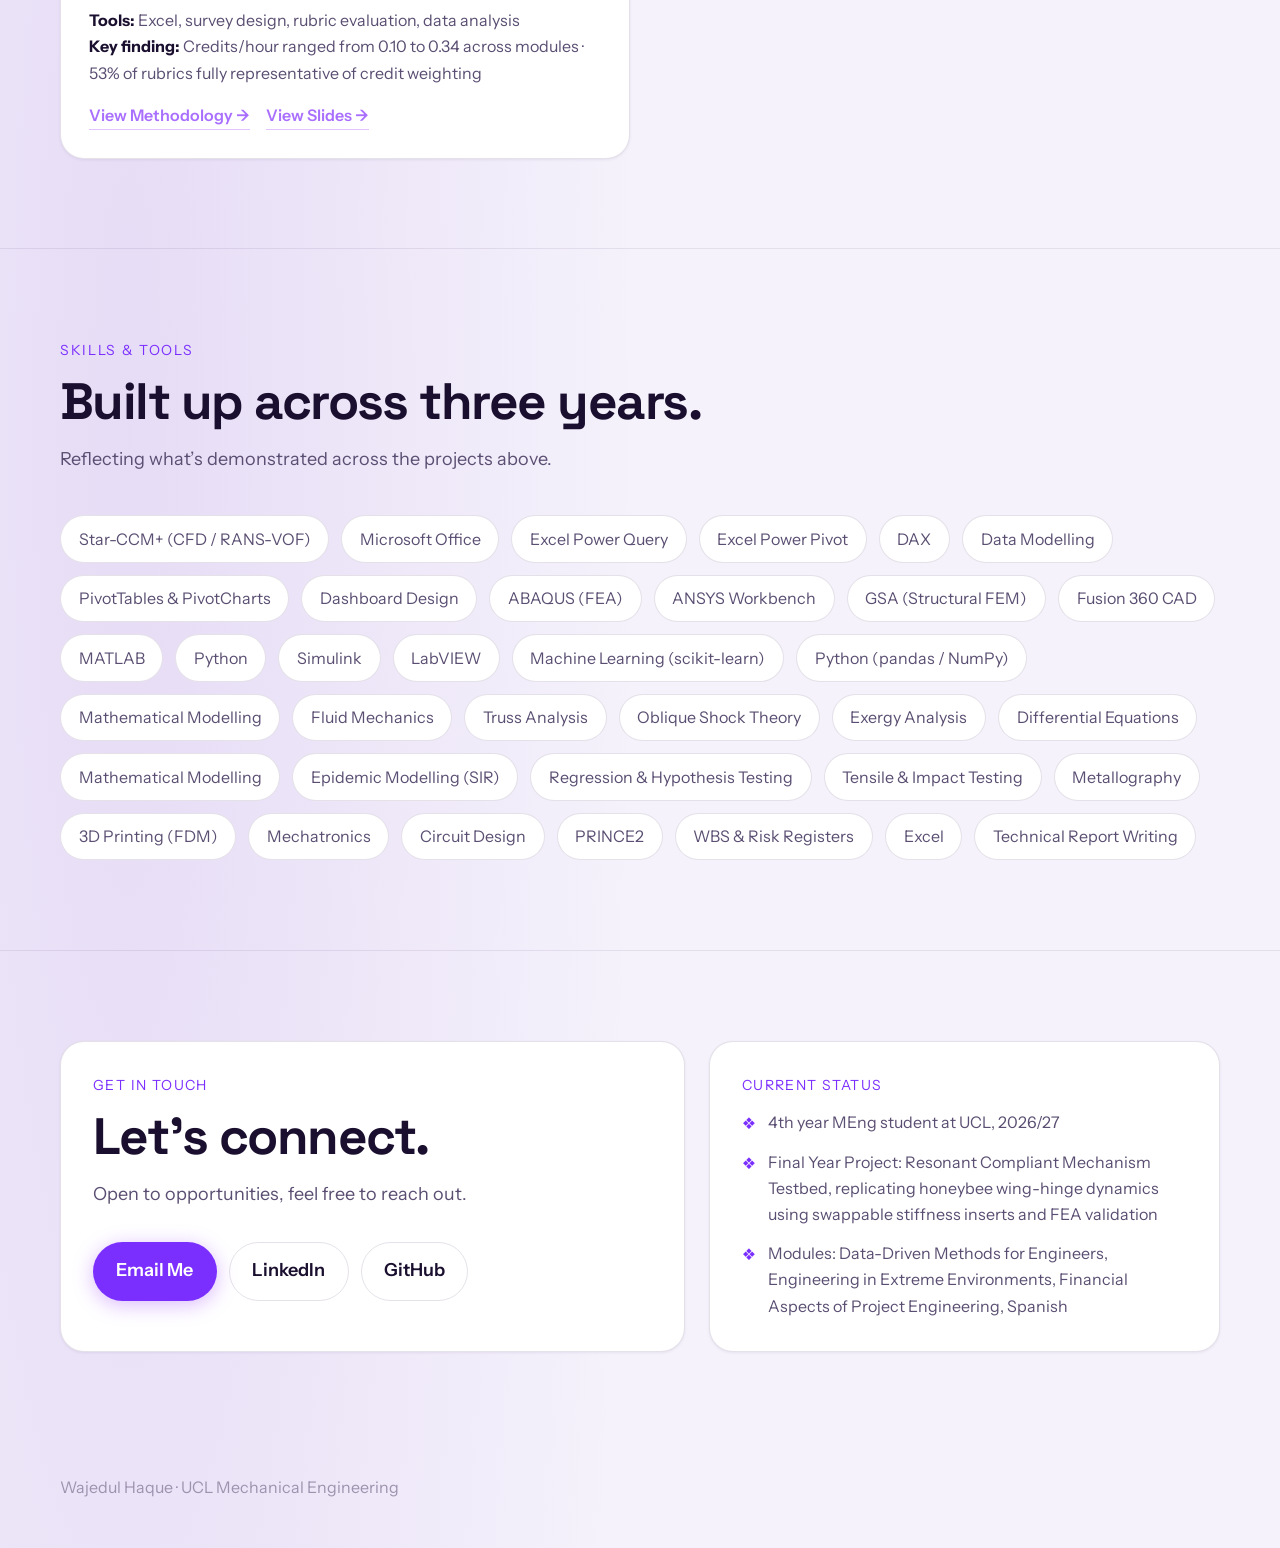
==== commit dee8f320: "Standardise project card labels" ====
--- a/index.html
+++ b/index.html
@@ -384,7 +384,7 @@
           <div class="pmeta">
             <span class="pill">Excel Analytics</span>
             <span class="pill">Project Controls</span>
-            <span class="year-badge">Personal Project &middot; August 2026</span>
+            <span class="year-badge">Personal Project | 2026</span>
           </div>
           <h3>UK Government Major Projects | Cost, Schedule and Delivery-Risk Dashboard</h3>
           <p>Built a refreshable Excel decision-support dashboard combining the 2024&ndash;25 and 2025&ndash;26 NISTA Major Projects datasets. Standardised 402 project-year records with Power Query, created a Power Pivot data model and DAX measures, and developed a transparent 100-point analytical risk score combining delivery confidence, whole-life cost exposure, project duration, and financial-year variance.</p>
@@ -401,7 +401,7 @@
           <div class="pmeta">
             <span class="pill">CFD</span>
             <span class="pill">Hydrodynamics</span>
-            <span class="year-badge">Year 3 | Individual Project</span>
+            <span class="year-badge">Year 3 | Individual Research Project</span>
           </div>
           <h3>Underwater Vehicle Hydrodynamics | RANS-VOF CFD in Star-CCM+</h3>
           <p>Conducted a full RANS-VOF CFD simulation of wave interaction with a submerged underwater vehicle in Star-CCM+, investigating how submergence depth affects drag. Validated the simulation against Chaplin (1984) experimental data with a Grid Convergence Index (GCI) of 1.47%, confirming mesh-independent results. Key finding: reducing submergence depth h/D from 2.0 to 1.1 produces a 106.5% increase in drag.</p>
@@ -413,7 +413,7 @@
           <div class="pmeta">
             <span class="pill">Machine Learning</span>
             <span class="pill">Healthcare</span>
-            <span class="year-badge">Year 3 | Data Mining and Analysis</span>
+            <span class="year-badge">Year 3 | Machine Learning Project</span>
           </div>
           <h3>ML for Diabetic Patient Readmission | 101,766 Clinical Records</h3>
           <p>Built a full supervised ML pipeline in Python to predict 30-day hospital readmission for diabetic patients. Handled severe class imbalance using SMOTE oversampling and TomekLinks undersampling, then compared Logistic Regression, MLP, Random Forest, and SVM models to identify the best-performing approach on this large clinical dataset.</p>
@@ -437,7 +437,7 @@
           <div class="pmeta">
             <span class="pill">Global Development</span>
             <span class="pill">Water Infrastructure</span>
-            <span class="year-badge">Year 3 | Ethiopia Project</span>
+            <span class="year-badge">Year 3 | Global Development Project</span>
           </div>
           <h3>Smart Hybrid Water Supply | Rural Schools in Ethiopia</h3>
           <p>Designed a solar-powered hybrid water supply system for rural school sites in Ethiopia, combining borehole pumping, rainwater harvesting, UV filtration, and digital monitoring. The project links engineering design with public health, education access, and long-term infrastructure resilience.</p>
@@ -473,7 +473,7 @@
           <article class="pcard reveal">
             <div class="pmeta">
               <span class="pill">Structural Engineering</span>
-              <span class="year-badge">Year 1</span>
+              <span class="year-badge">Year 1 | Structural Design Project</span>
             </div>
             <h3>Electricity Pylon Design | Uganda Vaccine Plant</h3>
             <p>Designed and structurally analysed a 40 m S235 steel electricity pylon to power a TB vaccine production plant in Mbarara, Uganda. Iterated through three truss configurations, selecting a design inspired by Uganda&rsquo;s grey crowned crane for its low centre of mass and minimal member count. Validated across four load scenarios in GSA, maximum displacement was just 3.5 mm under combined wind and dual cable loads, with all members well below the 200 MPa safety limit.</p>
@@ -485,7 +485,7 @@
             <div class="pmeta">
               <span class="pill">Fluid Mechanics</span>
               <span class="pill">Energy Systems</span>
-              <span class="year-badge">Year 1</span>
+              <span class="year-badge">Year 1 | Energy Systems Project</span>
             </div>
             <h3>Hydroelectric Dam Design | Mitano River, Uganda</h3>
             <p>Designed a concrete arch dam on the Mitano River to generate renewable electricity for the same vaccine plant. Applied Bernoulli&rsquo;s equation and power output equations to size the system, and used MATLAB to optimise the penstock diameter through iterative trial, settling on 0.5 m for the best seasonal balance. Selected a Francis turbine based on flow rate and head height, achieving a confirmed minimum output of 2.75 MW against a 2.5 MW requirement.</p>
@@ -497,7 +497,7 @@
             <div class="pmeta">
               <span class="pill">Mechatronics</span>
               <span class="pill">Design &amp; Build</span>
-              <span class="year-badge">Year 1 &middot; IMechE 2024</span>
+              <span class="year-badge">Year 1 | IMechE Design Challenge</span>
             </div>
             <h3>IMechE Repeatable Vehicle | Design Challenge 2024</h3>
             <p>Designed and built an autonomous motorised vehicle that travels to a wall and returns precisely to its starting point, triggered by a single button press. Engineered a leadscrew-based distance-measuring system, a DPDT switch for motor reversal on wall impact, and a dual-redundancy stopping mechanism (friction plate + cut-off switch). Used a 10:1 motor reduction combined with a 2.4:1 aluminium CNC timing pulley for precision speed control.</p>
@@ -513,7 +513,7 @@
           <article class="pcard reveal">
             <div class="pmeta">
               <span class="pill">Materials Science</span>
-              <span class="year-badge">Year 1</span>
+              <span class="year-badge">Year 1 | Materials Laboratory</span>
             </div>
             <h3>Materials Characterisation | Tensile Testing &amp; Metallography</h3>
             <p>Conducted tensile testing on mild steel and polyethylene, calculating Young&rsquo;s modulus, yield strength, % elongation, and reduction of area from raw load&ndash;displacement data. Performed metallographic analysis on seven alloy specimens to identify grain structures, coring, porosity types, and dendritic morphology. Steel yielded at ~292 MPa (Young&rsquo;s modulus 27.2 GPa); polyethylene elongated 184% before fracture. Included a full measurement uncertainty analysis using caliper gauge tolerances.</p>
@@ -532,7 +532,7 @@
             <div class="pmeta">
               <span class="pill">FEA</span>
               <span class="pill">Structural</span>
-              <span class="year-badge">Year 2 </span>
+              <span class="year-badge">Year 2 | FEA Study</span>
             </div>
             <h3>Beam Bending FEA | I-Beam Deflection in ANSYS</h3>
             <p>Simulated deflection of a simply-supported I-beam under point load using ANSYS, then validated the result analytically. Achieved only 2.6% error between the FEA result and the theoretical prediction. Explored mesh convergence, element type selection, and boundary condition sensitivity to understand sources of numerical error.</p>
@@ -543,7 +543,7 @@
           <article class="pcard reveal">
             <div class="pmeta">
               <span class="pill">Control &amp; Instrumentation</span>
-              <span class="year-badge">Year 2 </span>
+              <span class="year-badge">Year 2 | Control &amp; Instrumentation Laboratory</span>
             </div>
             <h3>Strain Gauge Scale &amp; DC Motor Control Lab</h3>
             <p>Built a Wheatstone bridge-based load cell using strain gauges, calibrated it in LabVIEW, and characterised its linearity and sensitivity. In the second part, derived open-loop and closed-loop transfer functions for a DC motor and implemented them in MATLAB / Simulink; comparing simulated step responses against measured data from the physical motor rig.</p>
@@ -555,7 +555,7 @@
             <div class="pmeta">
               <span class="pill">Aerodynamics</span>
               <span class="pill">Fluid Mechanics</span>
-              <span class="year-badge">Year 2 </span>
+              <span class="year-badge">Year 2 | Aerodynamics Laboratory</span>
             </div>
             <h3>Aerofoil Lift Analysis| NACA-0012 Wind Tunnel</h3>
             <p>Processed wind tunnel pressure data for a NACA-0012 aerofoil across multiple angles of attack and plotted lift coefficient vs. &alpha;. Applied Joukowsky conformal mapping theory to predict the theoretical pressure distribution, then compared it against experimental results. Identified stall onset and quantified the deviation between potential flow theory and real viscous behaviour at high angles.</p>
@@ -567,7 +567,7 @@
             <div class="pmeta">
               <span class="pill">Manufacturing</span>
               <span class="pill">CAD &amp; Design</span>
-              <span class="year-badge">Year 2</span>
+              <span class="year-badge">Year 2 | Engineering Design Project</span>
             </div>
             <h3>Turbine Impeller Redesign | Pratt &amp; Whitney PW100</h3>
             <p>Reverse-engineered and redesigned the centrifugal impeller of the Pratt &amp; Whitney PW100 turboprop engine in CAD. Selected a replacement material based on high-temperature mechanical performance and density trade-offs, and produced a full life cycle assessment of the redesigned component covering manufacturing emissions, in-service energy, and end-of-life recycling pathways.</p>
@@ -581,7 +581,7 @@
           <article class="pcard reveal">
             <div class="pmeta">
               <span class="pill">Materials Science</span>
-              <span class="year-badge">Year 2 </span>
+              <span class="year-badge">Year 2 | Materials Laboratory</span>
             </div>
             <h3>Charpy Impact | HDPE &amp; Nylon Fracture Toughness</h3>
             <p>Conducted Charpy V-notch impact tests on HDPE and Nylon specimens at varying temperatures and notch geometries. Calculated absorbed energy, fracture toughness (K<sub>Ic</sub>), and ductile-to-brittle transition temperatures from the experimental data. Compared the failure modes under optical microscopy and related microstructural features to the macroscopic toughness values.</p>
@@ -601,7 +601,7 @@
             <div class="pmeta">
               <span class="pill">CFD</span>
               <span class="pill">Hydrodynamics</span>
-              <span class="year-badge">Year 3</span>
+              <span class="year-badge">Year 3 | Individual Research Project</span>
             </div>
             <h3>Underwater Vehicle Hydrodynamics | RANS-VOF CFD in Star-CCM+</h3>
             <p>Conducted a full RANS-VOF CFD simulation of wave interaction with a submerged underwater vehicle in Star-CCM+, investigating how submergence depth affects drag. Validated the simulation against Chaplin (1984) experimental data with a Grid Convergence Index (GCI) of 1.47%, confirming mesh-independent results. Key finding: reducing submergence depth h/D from 2.0 to 1.1 produces a 106.5% increase in drag; a critical result for AUV design near the free surface.</p>
@@ -614,7 +614,7 @@
             <div class="pmeta">
               <span class="pill">FEA</span>
               <span class="pill">Elasticity</span>
-              <span class="year-badge">Year 3  </span>
+              <span class="year-badge">Year 3 | FEA Study</span>
             </div>
             <h3>Elasticity FEA | Stress Concentration in a Perforated Plate</h3>
             <p>Modelled a steel plate with a central circular hole under biaxial loading (100 MPa / 40 MPa) in ABAQUS, performing a full stress concentration factor (SCF) study. Compared FEA results against analytical Kirsch solution predictions and post-processed stress fields with MATLAB. Investigated how mesh refinement around the hole boundary affected SCF accuracy.</p>
@@ -627,7 +627,7 @@
             <div class="pmeta">
               <span class="pill">FEA</span>
               <span class="pill">Plasticity</span>
-              <span class="year-badge">Year 3 </span>
+              <span class="year-badge">Year 3 | FEA Study</span>
             </div>
             <h3>Plasticity FEA | Aluminium Tensile Test Simulation</h3>
             <p>Extracted tensile test data for aluminium (E &asymp; 70,300 MPa) and implemented progressive material models in ABAQUS covering elastic behaviour, plastic hardening, ductile damage, and necking. Compared FEA stress-strain curves against the experimental data at each stage, quantifying where each model breaks down and why. Final simulation captured necking geometry to within 4% of measured values.</p>
@@ -639,7 +639,7 @@
           <article class="pcard reveal">
             <div class="pmeta">
               <span class="pill">Advanced Fluids</span>
-              <span class="year-badge">Year 3 </span>
+              <span class="year-badge">Year 3 | Aerodynamics Laboratory</span>
             </div>
             <h3>Supersonic Flow Analysis | Schlieren Imaging &amp; Shock Relations</h3>
             <p>Analysed Schlieren images of supersonic flow to identify oblique shock and expansion fan features. Derived oblique shock relations from first principles and applied them to calculate the upstream Mach number from measured shock angles. Extended the analysis using Prandtl-Meyer expansion theory to characterise the expansion fan downstream, comparing theoretical predictions against the experimental images.</p>
@@ -650,7 +650,7 @@
           <article class="pcard reveal">
             <div class="pmeta">
               <span class="pill">Thermodynamics</span>
-              <span class="year-badge">Year 3 </span>
+              <span class="year-badge">Year 3 | Energy Systems Project</span>
             </div>
             <h3>Advanced Thermodynamics: Exergy, Fuel Cells &amp; Nuclear vs Solar EIA</h3>
             <p>Covered four linked topics: exergy analysis of a steam power plant to quantify irreversibilities at each component; PEM hydrogen fuel cell modelling achieving 340 kW output at 73% efficiency; combustion emissions and air-fuel ratio (AFR) analysis; and a comparative environmental impact assessment contrasting nuclear power and utility-scale solar PV across their full life cycles.</p>
@@ -691,7 +691,7 @@
             <div class="pmeta">
               <span class="pill">Mathematical Modelling</span>
               <span class="pill">MATLAB</span>
-              <span class="year-badge">Year 1 </span>
+              <span class="year-badge">Year 1 | Mathematical Modelling</span>
             </div>
             <h3>Population Growth Modelling | Logistic &amp; Exponential Models</h3>
             <p>Applied exponential and logistic growth models to world population data spanning &minus;10,000 to 2021. Derived discrete and continuous forms of both models, estimated the growth rate r from recent data intervals, and set Earth&rsquo;s carrying capacity K at ~10 billion. Simulated future population trajectories in MATLAB, demonstrating convergence to K with progressively slowing growth. Connected the discrete form to Riemann sum theory and its applications in finance and environmental science.</p>
@@ -704,7 +704,7 @@
             <div class="pmeta">
               <span class="pill">Epidemiological Modelling</span>
               <span class="pill">MATLAB</span>
-              <span class="year-badge">Year 1 </span>
+              <span class="year-badge">Year 1 | Mathematical Modelling</span>
             </div>
             <h3>SIR Epidemic Simulation | COVID-19, H1N1, TB &amp; Common Cold</h3>
             <p>Built a full SIR (Susceptible&ndash;Infected&ndash;Recovered) model in MATLAB to simulate disease spread across the UK population. Derived the pandemic onset condition (b &gt; k), simulated four real-world case studies with justified parameter choices, and validated outputs against published research graphs. Critically discussed ethical challenges around data privacy, parameter estimation, and the limitations of homogeneous mixing assumptions inherent to the SIR framework.</p>
@@ -724,7 +724,7 @@
             <div class="pmeta">
               <span class="pill">Dynamics</span>
               <span class="pill">ODE Modelling</span>
-              <span class="year-badge">Year 2 </span>
+              <span class="year-badge">Year 2 | Dynamics Project</span>
             </div>
             <h3>Footbridge Lateral Dynamics | Millennium Bridge-Style Oscillation</h3>
             <p>Developed an ODE model of lateral pedestrian-induced vibrations in a Millennium Bridge-style footbridge, capturing the coupling between crowd walking frequency and structural resonance. Investigated the effect of damping coefficient and pedestrian synchronisation on amplitude growth, and identified the critical crowd density at which vibrations become self-sustaining. Connected results to the real engineering failure of the Millennium Bridge in 2000 and the subsequent damper retrofit.</p>
@@ -736,7 +736,7 @@
             <div class="pmeta">
               <span class="pill">Linear Algebra</span>
               <span class="pill">Image Processing</span>
-              <span class="year-badge">Year 2</span>
+              <span class="year-badge">Year 2 | Mathematical Modelling</span>
             </div>
             <h3>Matrix Methods &amp; SVD Image Compression</h3>
             <p>Applied eigenvalue decomposition and singular value decomposition (SVD) to image compression, demonstrating how rank-k approximations reconstruct images at varying quality levels. Implemented Markov chain analysis to model state-transition probabilities and steady-state distributions. Connected the mathematical theory to practical applications including PageRank-style algorithms and probabilistic engineering systems.</p>
@@ -748,7 +748,7 @@
             <div class="pmeta">
               <span class="pill">Statistics</span>
               <span class="pill">Regression</span>
-              <span class="year-badge">Year 2 &middot; BENG0019</span>
+              <span class="year-badge">Year 2 | Statistics &amp; Regression</span>
             </div>
             <h3>Probability, Statistics &amp; Regression Analysis</h3>
             <p>Conducted regression analysis, hypothesis testing, and t-statistic calculations on engineering and finance datasets. Assessed model fit, checked regression assumptions (normality, homoscedasticity, independence), and interpreted coefficient significance. Applied the methods to real-world problems including prediction intervals and comparison of means across sample groups.</p>
@@ -768,7 +768,7 @@
             <div class="pmeta">
               <span class="pill">Machine Learning</span>
               <span class="pill">Python</span>
-              <span class="year-badge">Year 3 &middot; Data Mining and Analysis</span>
+              <span class="year-badge">Year 3 | Machine Learning Project</span>
             </div>
             <h3>ML for Diabetic Patient Readmission | 101,766 Clinical Records</h3>
             <p>Built a full supervised ML pipeline in Python to predict 30-day hospital readmission for diabetic patients. Handled severe class imbalance using SMOTE oversampling and TomekLinks undersampling, then compared Logistic Regression, MLP neural network, Random Forest, and SVM classifiers. Best model (Logistic Regression with TomekLinks undersampling) balanced precision and recall most effectively across the imbalanced clinical dataset. Evaluated all models with ROC-AUC, confusion matrices, and classification reports.</p>
@@ -788,7 +788,7 @@
       <div class="pmeta">
         <span class="pill">Excel Analytics</span>
         <span class="pill">Infrastructure Portfolio</span>
-        <span class="year-badge">Personal Project &middot; August 2026</span>
+        <span class="year-badge">Personal Project | 2026</span>
       </div>
       <h3>UK Government Major Projects | Cost, Schedule and Delivery-Risk Dashboard</h3>
       <p>Developed a refreshable portfolio-analysis workbook for major UK government projects across the 2024&ndash;25 and 2025&ndash;26 reporting periods. The model combines 402 project-year records, standardises mixed date and financial fields, relates projects to departments and reporting periods, and calculates portfolio KPIs covering cost, duration, delivery confidence, and data completeness.</p>
@@ -804,7 +804,7 @@
       <div class="pmeta">
         <span class="pill">Machine Learning</span>
         <span class="pill">Sports Analytics</span>
-        <span class="year-badge">Personal Project &middot; July 2026</span>
+        <span class="year-badge">Personal Project | 2026</span>
       </div>
       <h3>2026 FIFA World Cup Prediction Framework</h3>
       <p>Built a full probabilistic forecasting framework for the 2026 FIFA World Cup quarter-finals from scratch. Engineered a leak-safe temporal feature pipeline using competition weighting, time decay, Elo ratings, and opponent-adjusted form across 49,505 historical international matches. Compared Logistic Regression, Random Forest, XGBoost, and CatBoost under chronological validation - Logistic Regression won with a log loss of 0.8737, outperforming more complex tree ensembles. Assembled a weighted ensemble of the classifier, a Poisson GLM, and a Dixon-Coles score model, then ran 100,000 Monte Carlo tournament simulations. Diagnosed and resolved the "Argentina effect" where historical dominance, bracket path, and draw mechanics inflated one team's title probability despite weaker current squad metrics by redesigning the model around an explicit transparent team-strength table separating intrinsic strength, route difficulty, and knockout randomness.</p>
@@ -821,7 +821,7 @@
       <div class="pmeta">
         <span class="pill">Backtesting</span>
         <span class="pill">Systematic Strategies</span>
-        <span class="year-badge">Personal Project &middot; October 2025</span>
+        <span class="year-badge">Personal Project | 2025</span>
       </div>
       <h3>Systematic Trading Backtesting Engine</h3>
       <p>Built a reusable daily-bar research engine that converts strategy signals into delayed, executable positions and evaluates performance after transaction costs. Implemented buy-and-hold, moving-average, momentum, and mean-reversion strategies; parameter-grid optimisation; trade-level extraction; drawdown analysis; and out-of-sample comparison so model selection is separated from final evaluation. The architecture keeps market data, signal generation, accounting, and research logic modular for transparent testing and extension.</p>
@@ -838,7 +838,7 @@
       <div class="pmeta">
         <span class="pill">Options Pricing</span>
         <span class="pill">Numerical Methods</span>
-        <span class="year-badge">Personal Project &middot; January 2026</span>
+        <span class="year-badge">Personal Project | 2026</span>
       </div>
       <h3>Options Pricing &amp; Risk Analytics Calculator</h3>
       <p>Developed a modular derivatives-pricing toolkit and interactive Streamlit calculator covering Black&ndash;Scholes&ndash;Merton, Cox&ndash;Ross&ndash;Rubinstein binomial trees, and risk-neutral Monte Carlo simulation. Added analytical Greeks, no-arbitrage bounds, implied-volatility inversion with a bracketed Brent solver, price and Greek scenario surfaces, American early-exercise analysis, variance-reduction techniques, and optional Yahoo Finance option-chain integration.</p>
@@ -855,7 +855,7 @@
       <div class="pmeta">
         <span class="pill">Pairs Trading</span>
         <span class="pill">Statistical Arbitrage</span>
-        <span class="year-badge">Personal Project &middot; June 2026</span>
+        <span class="year-badge">Personal Project | 2026</span>
       </div>
       <h3>Pairs Trading Research &amp; Paper-Trading System</h3>
       <p>Built an end-to-end statistical-arbitrage workflow that screens a stock universe for viable pairs using return correlation, cointegration, Augmented Dickey&ndash;Fuller testing, regression hedge ratios, and mean-reversion half-life. Implemented stateful z-score entry, exit, stop-loss, and maximum-holding-period rules, then evaluated the strategy with delayed execution, transaction costs, short-borrow costs, gross-normalised two-leg exposure, trade-level analytics, and a passive benchmark. Added training-only parameter optimisation, out-of-sample evaluation, cached market-data pipelines, and a dry-run-first Alpaca paper-trading adapter that converts the latest spread signal into beta-adjusted integer-share order plans.</p>
@@ -872,7 +872,7 @@
       <div class="pmeta">
         <span class="pill">Valuation</span>
         <span class="pill">Excel Financial Modelling</span>
-        <span class="year-badge">Personal Project &middot; 2026</span>
+        <span class="year-badge">Personal Project | 2026</span>
       </div>
       <h3>Rolls-Royce Financial Model &amp; Valuation</h3>
       <p>Built a fully linked Rolls-Royce Holdings plc valuation model covering FY2016&ndash;FY2025 historical analysis, FY2026E&ndash;FY2030E forecasting, segment operating drivers, DCF valuation, trading comparables, sensitivity analysis, scenario valuation, Power Query, and model-integrity checks.</p>
@@ -889,7 +889,7 @@
       <div class="pmeta">
         <span class="pill">Predictive Maintenance</span>
         <span class="pill">Excel Analytics</span>
-        <span class="year-badge">Personal Project &middot; 2026</span>
+        <span class="year-badge">Personal Project | 2026</span>
       </div>
       <h3>Aircraft Engine Health Monitoring &amp; Predictive Maintenance</h3>
       <p>Modelled NASA C-MAPSS FD001 turbofan degradation data in Excel, combining Power Query, Power Pivot / DAX, reliability analysis, sensor-based health scoring, interpretable Remaining Useful Life regression, empirical uncertainty, and Solver-based maintenance scheduling.</p>
@@ -906,7 +906,7 @@
       <div class="pmeta">
         <span class="pill">Excel Analytics</span>
         <span class="pill">Transport</span>
-        <span class="year-badge">Personal Project &middot; August 2026</span>
+        <span class="year-badge">Personal Project | 2026</span>
       </div>
       <h3>London Transport Demand &amp; Station Performance</h3>
       <p>Built an Excel analytics model for London transport demand, station usage, passenger flows, and Underground service performance using TfL data. The project uses Power Query, Power Pivot, DAX, PivotTables, PivotCharts, slicers, and multiple dashboard views.</p>
@@ -922,7 +922,7 @@
       <div class="pmeta">
         <span class="pill">Engineering Finance</span>
         <span class="pill">Optimisation</span>
-        <span class="year-badge">Personal Project &middot; 2026</span>
+        <span class="year-badge">Personal Project | 2026</span>
       </div>
       <h3>HouseZero Solar &amp; Battery Retrofit Optimisation</h3>
       <p>Built an engineering-finance model using 8,784 hourly observations to evaluate solar PV and battery retrofit scenarios for Harvard HouseZero, including battery dispatch, self-sufficiency, NPV, IRR, payback, two-variable scenario analysis, and break-even economics.</p>
@@ -939,7 +939,7 @@
       <div class="pmeta">
         <span class="pill">World Bank API</span>
         <span class="pill">Infrastructure</span>
-        <span class="year-badge">Personal Project &middot; 2026</span>
+        <span class="year-badge">Personal Project | 2026</span>
       </div>
       <h3>Global Water Infrastructure Prioritisation</h3>
       <p>Created an interactive Excel decision-support model that retrieves World Bank development indicators through Power Query, converts them into transparent 0&ndash;100 Need Scores, applies scenario-driven pillar weights, and dynamically ranks countries for further water-infrastructure investigation.</p>
@@ -975,7 +975,7 @@
           <div class="pmeta">
             <span class="pill">Product Design</span>
             <span class="pill">Circular Economy</span>
-            <span class="year-badge">Year 2 &middot; Design Project</span>
+            <span class="year-badge">Year 2 | Design Project</span>
           </div>
           <h3>Reusable Takeaway Packaging | Revolutionising the Circular Economy</h3>
           <p>Led end-to-end development of eco-friendly reusable Chinese takeaway containers with a QR-code return system and mobile app, from initial proposal through to physical prototyping and user testing. Progressed from Product Design Specification (PDS) to FDM 3D-printed PLA prototypes fabricated on Bambu printers at UCL MechSpace, then conducted tensile and compression testing to validate structural integrity. Ran FEA in Fusion 360 and surveyed 30+ members of the public outside King&rsquo;s Cross Station (mean aesthetics rating: 8.0/10, mean ergonomics rating: 8.1/10).</p>
@@ -993,7 +993,7 @@
           <div class="pmeta">
             <span class="pill">Global Development</span>
             <span class="pill">Water Infrastructure</span>
-            <span class="year-badge">Year 3 &middot; Ethiopia Project</span>
+            <span class="year-badge">Year 3 | Global Development Project</span>
           </div>
           <h3>Smart Hybrid Water Supply | Rural Schools in Ethiopia</h3>
           <p>Designed a solar-powered hybrid water supply system targeting three rural school sites in Ethiopia (Gode, Dillo, and Sekota) with highly variable water availability. Combined solar-powered borehole pumps with rainwater harvesting and UV filtration into a single resilient system, with float sensors and Water digital monitoring for remote management. Aligned the full design with UN Sustainable Development Goals 3 (health), 4 (education), 5 (gender equality), and 6 (clean water &amp; sanitation).</p>
@@ -1004,7 +1004,7 @@
         <article class="pcard reveal">
           <div class="pmeta">
             <span class="pill">Project Management</span>
-            <span class="year-badge">Year 3</span>
+            <span class="year-badge">Year 3 | Project Management Project</span>
           </div>
           <h3>Enhanced Waterfall Methodology | HMRC Tax Filing System</h3>
           <p>Proposed an &ldquo;Enhanced Waterfall&rdquo; model as an improvement on traditional sequential development, adding requirements validation gates between phases, inter-phase risk checkpoints, and formal stakeholder governance reviews. Applied the framework to the HMRC tax filing system as a case study, demonstrating how the additions address the most common failure modes of classical Waterfall (scope creep, late defect discovery, insufficient stakeholder alignment).</p>
@@ -1016,7 +1016,7 @@
           <div class="pmeta">
             <span class="pill">Project Management</span>
             <span class="pill">Renewable Energy</span>
-            <span class="year-badge">Year 3 &middot; Team Alpha</span>
+            <span class="year-badge">Year 3 | Project Management Project</span>
           </div>
           <h3>Solar EPC Project Plan | Bapco Refinery, Bahrain</h3>
           <p>Produced a full Engineering, Procurement, and Construction (EPC) project plan for rooftop solar PV installation across 11 buildings at the Bapco Refining facility in Bahrain. Applied Waterfall + PRINCE2 methodology to structure the plan, generating a complete Work Breakdown Structure (WBS), Gantt chart, risk register, Request for Proposal (RFP), and contract documentation. Scoped system sizing, contractor procurement, and commissioning milestones from concept to handover.</p>
@@ -1044,7 +1044,7 @@
         <div class="pmeta">
           <span class="pill">Education Research</span>
           <span class="pill">Data Analysis</span>
-          <span class="year-badge">Summer 2025 &middot; UCL Studentship</span>
+          <span class="year-badge">UCL Studentship | 2025</span>
         </div>
         <h3>UCL Summer Studentship | Evaluation of Assessment and Learning</h3>
         <p>Investigated workload efficiency, feedback quality, and marking rubric standards across all Year 2 UCL Mechanical Engineering modules, supervised by Dr Nelia Jurado Pontes. Analysed data from five student collaborators across two cohorts (2023/24 and 2024/25), quantifying credits-per-hour efficiency per module and identifying systemic patterns in feedback and rubric quality. Presented findings directly to the department, with several recommendations subsequently implemented, resulting in measurable improvements to student satisfaction across the following year group.</p>
